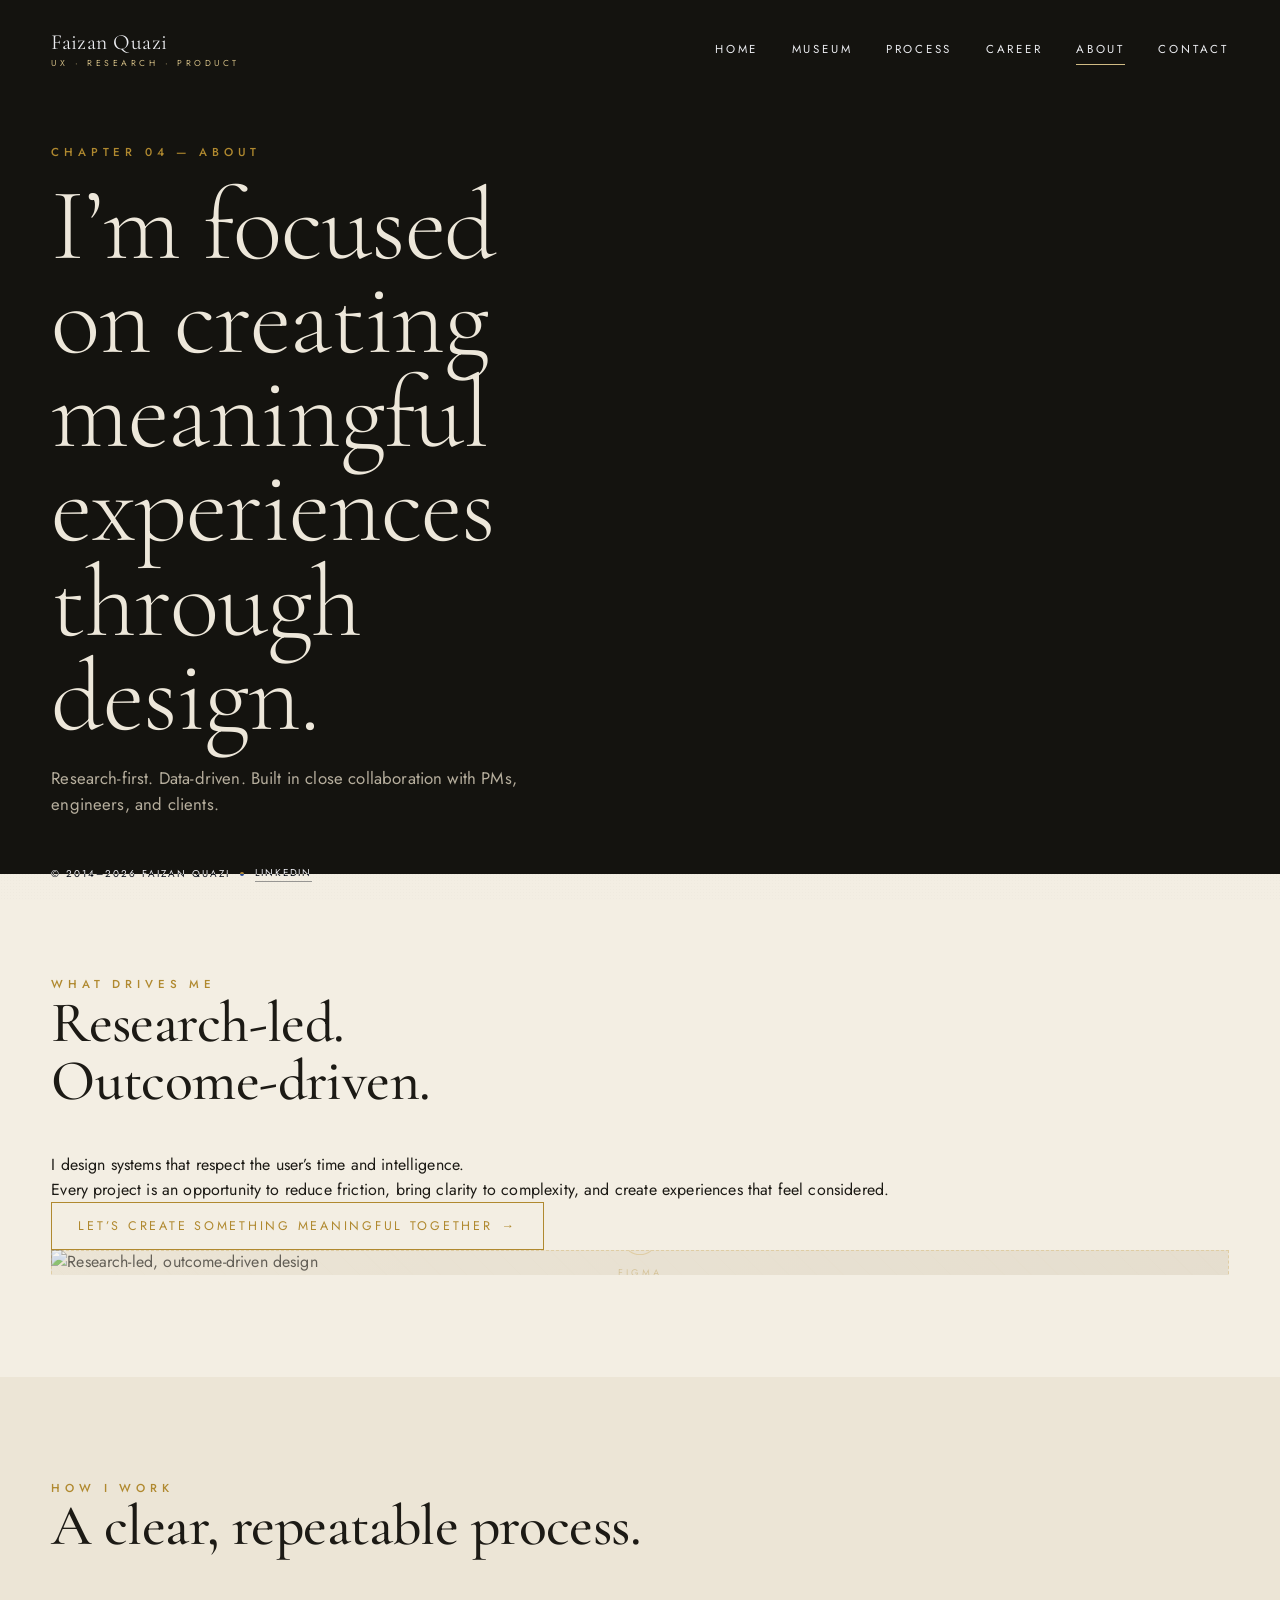
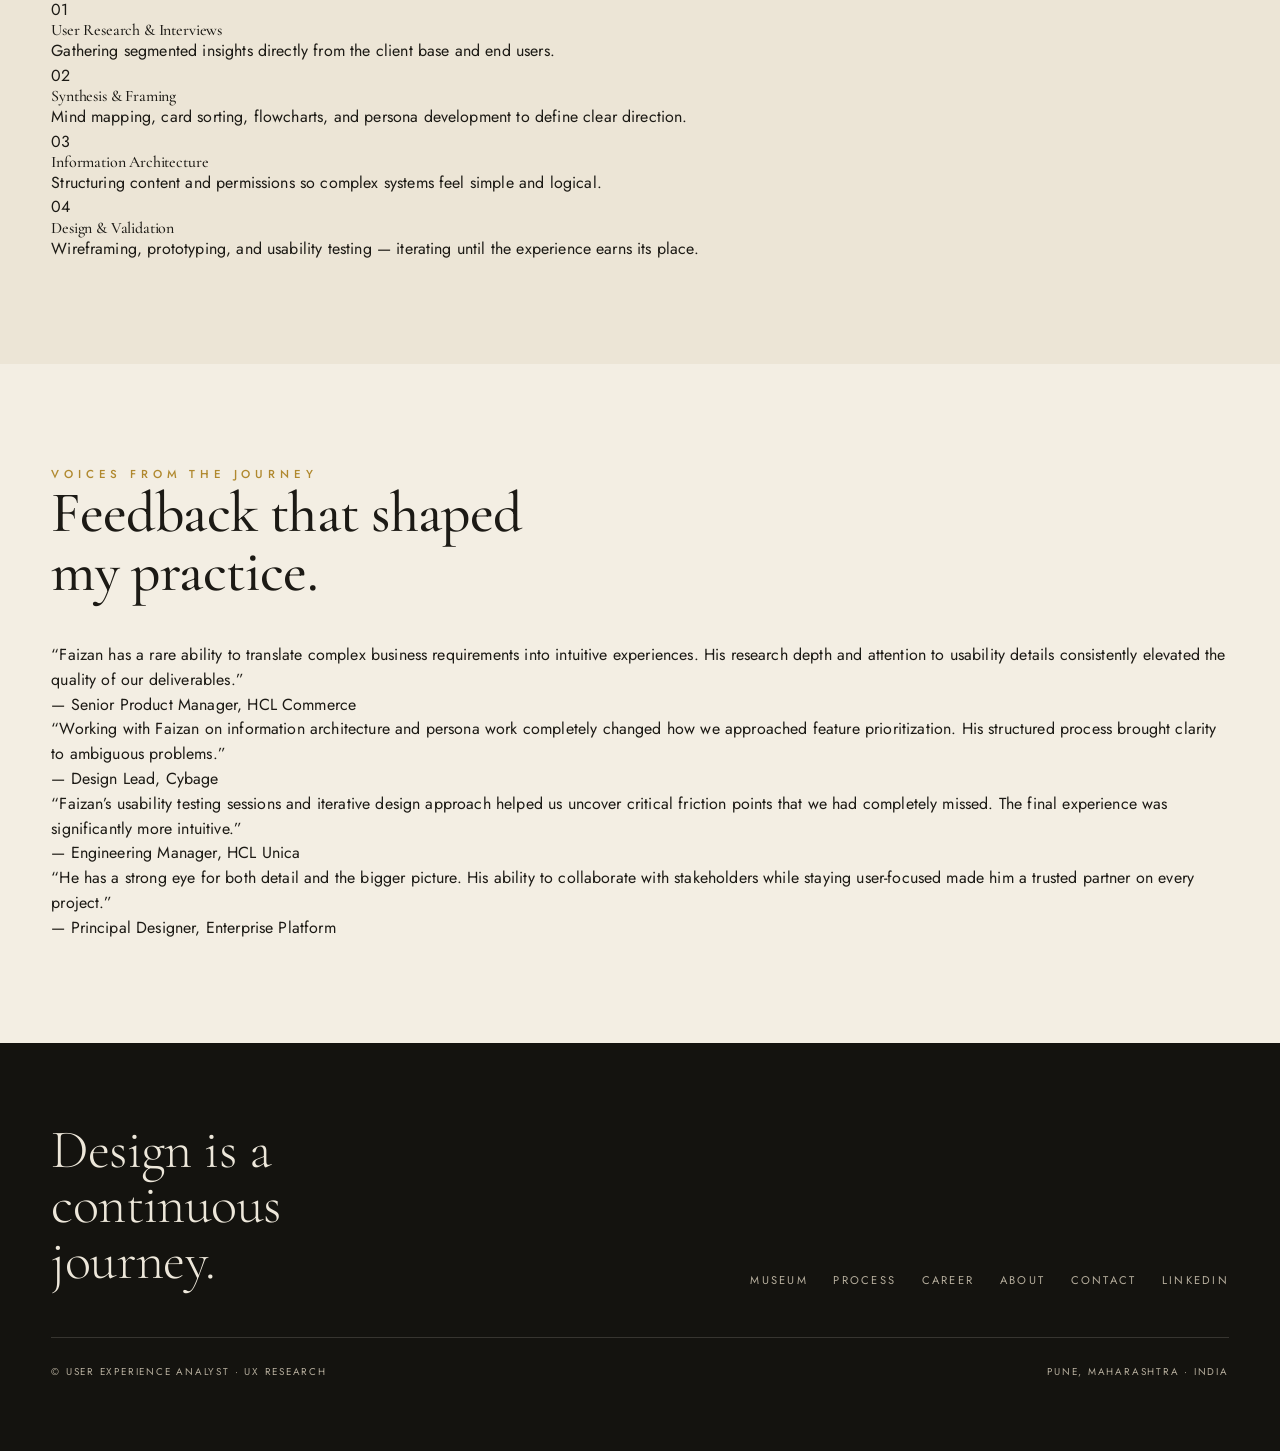
==== about.html @ 1708e1da "Update about.html" ====
<!DOCTYPE html>
<html lang="en">
<head>
    <meta charset="UTF-8">
    <meta name="viewport" content="width=device-width, initial-scale=1.0">
    <title>About — Faizan Quazi</title>
    <meta name="description" content="The philosophy and approach of Faizan Quazi — User Experience Analyst focused on research-led, outcome-driven design.">
    <link rel="preconnect" href="https://fonts.googleapis.com">
    <link rel="preconnect" href="https://fonts.gstatic.com" crossorigin>
    <link href="https://fonts.googleapis.com/css2?family=Cormorant+Garamond:ital,wght@0,300;0,400;0,500;0,600;1,400;1,500&family=Jost:wght@300;400;500&display=swap" rel="stylesheet">
    <link rel="stylesheet" href="styles.css">
</head>
<body>

<header class="nav">
  <a class="nav__brand" href="index.html">Faizan&nbsp;Quazi<small>UX · Research · Product</small></a>
  <button class="nav__burger" aria-label="Menu"><span></span><span></span><span></span></button>
  <nav class="nav__links">
    <a href="index.html">Home</a>
    <a href="work.html">Museum</a>
    <a href="process.html">Process</a>
    <a href="careers.html">Career</a>
    <a href="about.html" class="active">About</a>
    <a href="contact.html">Contact</a>
  </nav>
</header>

<div class="page">

  <!-- HERO -->
  <section class="page-hero page-hero--dark">
    <div class="page-hero__in">
      <div class="hero-content">
        <p class="eyebrow reveal in">CHAPTER 04 — ABOUT</p>
        <h1 class="reveal in" data-d="1">
          I’m focused on creating<br>
          <span class="highlight">meaningful experiences</span><br>
          through design.
        </h1>
        <p class="lede reveal in" data-d="2">
          Research-first. Data-driven. Built in close collaboration with PMs,<br>
          engineers, and clients.
        </p>
      </div>
    </div>
  </section>

<!-- WHAT DRIVES ME — With Image on Right -->
<section class="section">
  <div class="section__head reveal">
    <div>
      <p class="eyebrow">WHAT DRIVES ME</p>
      <h2>Research-led.<br>Outcome-driven.</h2>
    </div>
  </div>
  
  <div class="drive-grid reveal" data-d="1">
    
    <!-- Left Side: Text -->
    <div class="drive-text-side">
      <div class="drive-text">
        <p>I design systems that respect the user’s time and intelligence.</p>
        <p>Every project is an opportunity to reduce friction, bring clarity to complexity, and create experiences that feel considered.</p>
      </div>
      
      <div class="drive-cta">
        <a href="contact.html" class="btn btn--gold">
          Let’s create something meaningful together <span class="arr">→</span>
        </a>
      </div>
    </div>
    
    <!-- Right Side: Image (Placeholder for now) -->
    <div class="drive-image">
      <div class="media">
        <!-- Replace this img src later with your brother's Figma image -->
        <img src="assets/what-drives-me.jpg" alt="Research-led, outcome-driven design">
        
        <!-- Placeholder (remove once you add real image) -->
        <div class="media__ph">
          <span class="ico">▣</span>
          <span class="tag">FIGMA</span>
          <span class="file">assets/what-drives-me.jpg</span>
        </div>
      </div>
    </div>
    
  </div>
</section>

  <!-- HOW I WORK -->
  <section class="section chapter--stone">
    <div class="section__head reveal">
      <div>
        <p class="eyebrow">HOW I WORK</p>
        <h2>A clear, repeatable process.</h2>
      </div>
    </div>

    <div class="process-grid reveal" data-d="1">
      <div class="process-step">
        <span class="num">01</span>
        <h4>User Research &amp; Interviews</h4>
        <p>Gathering segmented insights directly from the client base and end users.</p>
      </div>
      <div class="process-step">
        <span class="num">02</span>
        <h4>Synthesis &amp; Framing</h4>
        <p>Mind mapping, card sorting, flowcharts, and persona development to define clear direction.</p>
      </div>
      <div class="process-step">
        <span class="num">03</span>
        <h4>Information Architecture</h4>
        <p>Structuring content and permissions so complex systems feel simple and logical.</p>
      </div>
      <div class="process-step">
        <span class="num">04</span>
        <h4>Design &amp; Validation</h4>
        <p>Wireframing, prototyping, and usability testing — iterating until the experience earns its place.</p>
      </div>
    </div>
  </section>

  <!-- QUOTE CAROUSEL - Refined & Interactive -->
  <section class="section">
    <div class="section__head reveal">
      <div>
        <p class="eyebrow">VOICES FROM THE JOURNEY</p>
        <h2>Feedback that shaped<br>my practice.</h2>
      </div>
    </div>

    <div class="quote-carousel reveal" data-d="1">
      
      <div class="quote-card">
        <p>“Faizan has a rare ability to translate complex business requirements into intuitive experiences. His research depth and attention to usability details consistently elevated the quality of our deliverables.”</p>
        <div class="quote-src">
          — Senior Product Manager, HCL Commerce
        </div>
      </div>

      <div class="quote-card">
        <p>“Working with Faizan on information architecture and persona work completely changed how we approached feature prioritization. His structured process brought clarity to ambiguous problems.”</p>
        <div class="quote-src">
          — Design Lead, Cybage
        </div>
      </div>

      <div class="quote-card">
        <p>“Faizan’s usability testing sessions and iterative design approach helped us uncover critical friction points that we had completely missed. The final experience was significantly more intuitive.”</p>
        <div class="quote-src">
          — Engineering Manager, HCL Unica
        </div>
      </div>

      <div class="quote-card">
        <p>“He has a strong eye for both detail and the bigger picture. His ability to collaborate with stakeholders while staying user-focused made him a trusted partner on every project.”</p>
        <div class="quote-src">
          — Principal Designer, Enterprise Platform
        </div>
      </div>

    </div>
  </section>

  <footer class="foot">
    <div class="foot__in">
      <h3>Design is a<br>continuous journey.</h3>
      <nav class="foot__nav">
        <a href="work.html">Museum</a>
        <a href="process.html">Process</a>
        <a href="careers.html">Career</a>
        <a href="about.html">About</a>
        <a href="contact.html">Contact</a>
        <a href="https://www.linkedin.com/in/faizanquazi/" target="_blank" rel="noopener">LinkedIn</a>
      </nav>
    </div>
    <div class="foot__legal">
      <span>© User Experience Analyst · UX Research</span>
      <span>Pune, Maharashtra · India</span>
    </div>
  </footer>

</div>

<div class="copyright">
  <span>© 2014–2026 Faizan Quazi</span><span class="dot"></span>
  <a href="https://www.linkedin.com/in/faizanquazi/" target="_blank" rel="noopener">LinkedIn</a>
</div>

<script src="script.js"></script>
</body>
</html>
---- styles.css ----
/* =====================================================================
   FAIZAN QUAZI — UX PORTFOLIO
   Museum-grade editorial · Orca theme
   Palette: warm white · charcoal · gold · silver · ocean blue
   One stylesheet shared across every page.
   ===================================================================== */

/* ----------  DESIGN TOKENS  ---------- */
:root{
  /* surfaces */
  --warm-white:   #F3EEE3;
  --warm-white-2: #ECE5D6;
  --stone:        #DAD2C2;
  --charcoal:     #14130F;
  --charcoal-2:   #211E18;
  --ink:          #1C1A15;

  /* accents */
  --gold:         #B0892F;
  --gold-soft:    #C9A24A;
  --gold-pale:    #E4CE93;
  --silver:       #B7BBC0;
  --silver-soft:  #CBCED2;
  --ocean:        #6E97A8;
  --ocean-deep:   #3F6675;
  --ocean-pale:   #AFC9D2;

  /* text */
  --text:         #1C1A15;
  --text-soft:    #5A554A;
  --text-faint:   #8A8478;
  --on-dark:      #EDE7DA;
  --on-dark-soft: #B6AE9D;

  /* type */
  --display: "Cormorant Garamond", Georgia, serif;
  --ui:      "Jost", "Helvetica Neue", Arial, sans-serif;

  /* metrics */
  --gut: clamp(1.25rem, 4vw, 4rem);
  --maxw: 1500px;
  --ease: cubic-bezier(.7,0,.2,1);
  --line: rgba(20,19,15,.14);
  --line-d: rgba(237,231,218,.16);
}

/* ----------  RESET  ---------- */
*,*::before,*::after{ box-sizing:border-box; margin:0; padding:0; }
html{ -webkit-text-size-adjust:100%; scroll-behavior:smooth; }
body{
  font-family:var(--ui);
  background:var(--warm-white);
  color:var(--text);
  line-height:1.55;
  letter-spacing:.01em;
  -webkit-font-smoothing:antialiased;
  text-rendering:optimizeLegibility;
  overflow-x:hidden;
}
img,video{ display:block; max-width:100%; }
a{ color:inherit; text-decoration:none; }
button{ font:inherit; color:inherit; cursor:pointer; background:none; border:none; }
ul{ list-style:none; }

h1,h2,h3,h4{ font-family:var(--display); font-weight:500; line-height:1.02; letter-spacing:-.01em; }

/* paper grain atmosphere */
body::before{
  content:""; position:fixed; inset:0; z-index:0; pointer-events:none;
  background-image:radial-gradient(rgba(20,19,15,.025) 1px, transparent 1px);
  background-size:3px 3px; opacity:.6;
}

/* ----------  SHARED ATOMS  ---------- */
.eyebrow{
  font-size:.72rem; letter-spacing:.42em; text-transform:uppercase;
  color:var(--gold); font-weight:500;
}
.eyebrow--ocean{ color:var(--ocean-deep); }
.rule{ height:1px; background:var(--line); border:0; }
.gold-line{ height:1px; width:64px; background:linear-gradient(90deg,var(--gold),transparent); }

.btn{
  display:inline-flex; align-items:center; gap:.7em;
  font-family:var(--ui); font-size:.78rem; letter-spacing:.22em; text-transform:uppercase;
  padding:1.05em 2.1em; border:1px solid var(--charcoal);
  position:relative; overflow:hidden; transition:color .5s var(--ease);
  z-index:0;
}
.btn::after{
  content:""; position:absolute; inset:0; z-index:-1; background:var(--charcoal);
  transform:translateY(101%); transition:transform .5s var(--ease);
}
.btn:hover{ color:var(--warm-white); }
.btn:hover::after{ transform:translateY(0); }
.btn--gold{ border-color:var(--gold); color:var(--gold); }
.btn--gold::after{ background:var(--gold); }
.btn--gold:hover{ color:var(--charcoal); }
.btn--light{ border-color:var(--on-dark); color:var(--on-dark); }
.btn--light::after{ background:var(--on-dark); }
.btn--light:hover{ color:var(--charcoal); }
.btn .arr{ transition:transform .4s var(--ease); }
.btn:hover .arr{ transform:translateX(4px); }

/* ----------  MEDIA PLACEHOLDER SYSTEM  ----------
   Drop a real file into /assets with the name shown in the box.
   No code edits needed — the image/video simply appears.            */
.media{ position:relative; overflow:hidden; background:var(--warm-white-2); }
.media img,.media video{ width:100%; height:100%; object-fit:cover; }
.media__ph{
  position:absolute; inset:0; display:flex; flex-direction:column;
  align-items:center; justify-content:center; gap:.7rem; text-align:center;
  padding:1.2rem; background:
     linear-gradient(135deg, var(--warm-white-2), var(--stone));
  border:1px dashed var(--gold-soft); color:var(--text-soft);
}
.media__ph::before{
  content:""; position:absolute; inset:0; opacity:.5;
  background:repeating-linear-gradient(45deg,transparent 0 18px,rgba(176,137,47,.06) 18px 19px);
}
.media__ph .tag{
  font-size:.6rem; letter-spacing:.32em; text-transform:uppercase; color:var(--gold);
}
.media__ph .file{
  font-family:var(--ui); font-size:.78rem; letter-spacing:.05em; color:var(--text-soft);
  word-break:break-all; max-width:90%;
}
.media__ph .ico{
  width:30px; height:30px; border:1.5px solid var(--gold-soft); border-radius:50%;
  display:grid; place-items:center; color:var(--gold); font-size:.85rem;
}
/* hide placeholder once the real media loads */
.media.is-loaded .media__ph{ display:none; }
/* dark contexts */
.media--dark .media__ph{ background:linear-gradient(135deg,#23211b,#16140f); color:var(--on-dark-soft); }

/* ====================================================================
   COPYRIGHT BADGE  — fixed corner on every page
   ==================================================================== */
.copyright{
  position:fixed; left:var(--gut); bottom:1.1rem; z-index:120;
  display:flex; align-items:center; gap:.65rem; mix-blend-mode:difference;
  font-size:.62rem; letter-spacing:.2em; text-transform:uppercase; color:#fff;
}
.copyright a{ border-bottom:1px solid rgba(255,255,255,.4); padding-bottom:1px; }
.copyright a:hover{ color:var(--gold-pale); }
.copyright .dot{ width:4px; height:4px; border-radius:50%; background:var(--gold-soft); }

/* ====================================================================
   NAVIGATION  — shared across pages
   ==================================================================== */
.nav{
  position:fixed; top:0; left:0; right:0; z-index:110;
  display:flex; align-items:center; justify-content:space-between;
  padding:1.25rem var(--gut); mix-blend-mode:difference; color:#fff;
}
.nav__brand{ font-family:var(--display); font-size:1.35rem; letter-spacing:.02em; line-height:1; }
.nav__brand small{ display:block; font-family:var(--ui); font-size:.54rem; letter-spacing:.4em;
  text-transform:uppercase; color:var(--gold-pale); margin-top:.35rem; }
.nav__links{ display:flex; gap:2.1rem; align-items:center; }
.nav__links a{ font-size:.72rem; letter-spacing:.24em; text-transform:uppercase; position:relative; }
.nav__links a::after{ content:""; position:absolute; left:0; bottom:-6px; width:0; height:1px;
  background:var(--gold-pale); transition:width .4s var(--ease); }
.nav__links a:hover::after,.nav__links a.active::after{ width:100%; }
.nav__burger{ display:none; flex-direction:column; gap:5px; width:26px; }
.nav__burger span{ height:1.5px; background:#fff; transition:.4s var(--ease); }

/* ====================================================================
   HORIZONTAL CHAPTER PAGER  (index)
   ==================================================================== */
.pager{ position:fixed; inset:0; overflow:hidden; z-index:1; }
.pager__track{
  display:flex; height:100%; will-change:transform;
  transition:transform 1s var(--ease);
}
.chapter{
  flex:0 0 100vw; width:100vw; height:100vh; height:100dvh;
  position:relative; overflow:hidden;
}
.chapter__inner{
  position:relative; z-index:2; height:100%;
  display:flex; flex-direction:column; justify-content:center;
  padding:7rem var(--gut) 5rem; max-width:var(--maxw); margin:0 auto;
}

/* chapter index marker (top-right of each panel) */
.chapter__no{
  position:absolute; top:6.5rem; right:var(--gut); z-index:3;
  font-family:var(--display); font-size:clamp(3rem,9vw,7rem); line-height:.8;
  color:transparent; -webkit-text-stroke:1px var(--gold-soft); opacity:.5;
}
.chapter--dark .chapter__no{ -webkit-text-stroke-color:rgba(228,206,147,.45); }

/* ---- Chapter 1 : Intro / video bg ---- */
.hero{ background:var(--charcoal); color:var(--on-dark); }
.hero .media{ position:absolute; inset:0; z-index:0; }
.hero .media::after{ content:""; position:absolute; inset:0;
  background:linear-gradient(180deg,rgba(10,12,14,.55),rgba(10,12,14,.78)); }
.hero .chapter__inner{justify-content:center; padding-top:8rem; padding-bottom:6rem;}
.hero h1{ font-size:clamp(3rem,11vw,9.5rem); font-weight:300; color:var(--on-dark);
  letter-spacing:-.02em; }
.hero h1 em{ font-style:italic; color:var(--gold-pale); }
.hero .role{ font-size:.82rem; letter-spacing:.4em; text-transform:uppercase;
  color:var(--ocean-pale); margin:1.4rem 0 .4rem; }
.hero .lede{ max-width:46ch; color:var(--on-dark-soft); font-size:1.05rem; margin-top:1.2rem; }
.hero .hero__meta{ display:flex; gap:2.4rem; margin-top:2.4rem; flex-wrap:wrap; }
.hero .hero__meta div span{ display:block; }
.hero .hero__meta .k{ font-size:.62rem; letter-spacing:.3em; text-transform:uppercase; color:var(--gold-soft); }
.hero .hero__meta .v{ font-family:var(--display); font-size:1.3rem; }

/* ---- generic light chapter ---- */
.chapter--light{ background:var(--warm-white); color:var(--text); }
.chapter--stone{ background:var(--warm-white-2); }
.chapter--dark{ background:var(--charcoal); color:var(--on-dark); }
.chapter--ocean{ background:linear-gradient(160deg,#dfe9ec,#cdddE2 70%,#bcd2d8); }

.chapter h2{ font-size:clamp(2.4rem,6vw,4.6rem); }
.chapter .lede{ max-width:52ch; color:var(--text-soft); font-size:1.05rem; }
.chapter--dark .lede{ color:var(--on-dark-soft); }

/* projects chapter */
.proj-grid{ display:grid; grid-template-columns:repeat(3,1fr); gap:1.4rem; margin-top:2.6rem; }
.proj-card{ position:relative; cursor:pointer; }
.proj-card .media{ aspect-ratio:4/5; border:1px solid var(--line); }
.proj-card h3{ font-size:1.5rem; margin-top:1rem; }
.proj-card .meta{ font-size:.66rem; letter-spacing:.26em; text-transform:uppercase; color:var(--gold); }
.proj-card .media::after{ content:""; position:absolute; inset:0; background:rgba(20,19,15,0);
  transition:background .5s var(--ease); }
.proj-card:hover .media::after{ background:rgba(20,19,15,.12); }

/* mini timeline (index careers chapter) */
.mini-tl{ display:grid; grid-template-columns:repeat(5,1fr); gap:0; margin-top:3rem;
  border-top:1px solid var(--line-d); }
.chapter--dark .mini-tl .mtl{ border-right:1px solid var(--line-d); }
.mtl{ padding:1.6rem 1.2rem 0; }
.mtl .yr{ font-family:var(--display); font-size:1.7rem; color:var(--gold-pale); }
.mtl .co{ font-size:.95rem; margin-top:.5rem; color:var(--on-dark); }
.mtl .ro{ font-size:.7rem; letter-spacing:.16em; text-transform:uppercase; color:var(--on-dark-soft); margin-top:.3rem; }

/* about chapter quote */
.bigquote{ font-family:var(--display); font-size:clamp(1.8rem,4.2vw,3.4rem);
  font-style:italic; line-height:1.18; max-width:20ch; }
.bigquote .src{ display:block; font-family:var(--ui); font-style:normal; font-size:.7rem;
  letter-spacing:.26em; text-transform:uppercase; color:var(--gold); margin-top:1.6rem; }

/* contact chapter */
.contact-flex{ display:grid; grid-template-columns:1.1fr .9fr; gap:4rem; margin-top:2.4rem; align-items:end; }
.contact-list li{ padding:1rem 0; border-bottom:1px solid var(--line-d); display:flex;
  justify-content:space-between; gap:1rem; align-items:baseline; }
.contact-list .k{ font-size:.64rem; letter-spacing:.28em; text-transform:uppercase; color:var(--gold-soft); }
.contact-list .v{ font-family:var(--display); font-size:1.25rem; }

/* ----------  PAGER UI : dots + progress + hint  ---------- */
.pager-dots{ position:fixed; right:1.3rem; top:50%; transform:translateY(-50%);
  z-index:115; display:flex; flex-direction:column; gap:1rem; mix-blend-mode:difference; }
.pager-dots button{ width:9px; height:9px; border:1px solid #fff; border-radius:50%;
  transition:.4s var(--ease); }
.pager-dots button.active{ background:#fff; transform:scale(1.25); }
.pager-progress{ position:fixed; left:0; top:0; height:2px; width:0; background:var(--gold);
  z-index:130; transition:width .9s var(--ease); }
.swipe-hint{ position:fixed; bottom:1.2rem; right:var(--gut); z-index:115;
  display:flex; align-items:center; gap:.7rem; mix-blend-mode:difference; color:#fff;
  font-size:.6rem; letter-spacing:.28em; text-transform:uppercase; }
.swipe-hint .ln{ width:46px; height:1px; background:#fff; position:relative; overflow:hidden; }
.swipe-hint .ln::after{ content:""; position:absolute; inset:0; width:40%;
  background:var(--gold-pale); animation:swipe 2.4s var(--ease) infinite; }
@keyframes swipe{ 0%{transform:translateX(-120%)} 60%,100%{transform:translateX(280%)} }

/* ====================================================================
   STANDARD (vertical) PAGE SHELL  — work / careers / about / contact / process
   ==================================================================== */
.page{ position:relative; z-index:1; }
.page-hero{ min-height:64vh; display:flex; flex-direction:column; justify-content:flex-end;
  padding:9rem var(--gut) 3.5rem; background:var(--charcoal); color:var(--on-dark);
  position:relative; overflow:hidden; }
.page-hero .media{ position:absolute; inset:0; z-index:0; }
.page-hero .media::after{ content:""; position:absolute; inset:0;
  background:linear-gradient(180deg,rgba(10,12,14,.5),rgba(10,12,14,.82)); }
.page-hero__in{ position:relative; z-index:2; max-width:var(--maxw); margin:0 auto; width:100%; }
.page-hero h1{ font-size:clamp(2.8rem,8vw,7rem); font-weight:300; color:var(--on-dark); margin-top:1rem; }
.page-hero h1 em{ font-style:italic; color:var(--gold-pale); }
.page-hero .lede{ max-width:54ch; color:var(--on-dark-soft); margin-top:1.4rem; font-size:1.05rem; }

.section{ max-width:var(--maxw); margin:0 auto; padding:clamp(3.5rem,8vw,7rem) var(--gut); }
.section__head{ display:flex; align-items:flex-end; justify-content:space-between;
  gap:2rem; flex-wrap:wrap; margin-bottom:2.6rem; }
.section__head h2{ font-size:clamp(2rem,5vw,3.6rem); }

/* ----------  WORK MUSEUM  ---------- */
.museum-intro{ display:grid; grid-template-columns:1fr 1fr; gap:3rem; align-items:center; }
.gallery{ position:relative; }
.gallery__head{ display:flex; align-items:baseline; gap:1.4rem; margin-bottom:1.4rem;
  padding-top:2.4rem; border-top:1px solid var(--line); }
.gallery__head .no{ font-family:var(--display); font-size:1.6rem; color:var(--gold); }
.gallery__head h3{ font-size:clamp(1.6rem,3.6vw,2.6rem); }
.gallery__head .tag{ margin-left:auto; font-size:.64rem; letter-spacing:.24em;
  text-transform:uppercase; color:var(--ocean-deep); }
.gallery__lede{ color:var(--text-soft); max-width:62ch; margin-bottom:1.6rem; }
/* horizontal scrolling strip of screenshots */
.strip{ display:flex; gap:1.2rem; overflow-x:auto; padding-bottom:1.4rem;
  scroll-snap-type:x mandatory; -webkit-overflow-scrolling:touch; }
.strip::-webkit-scrollbar{ height:4px; }
.strip::-webkit-scrollbar-thumb{ background:var(--gold-soft); }
.strip::-webkit-scrollbar-track{ background:var(--stone); }
.plate{ flex:0 0 min(78vw,520px); scroll-snap-align:start; }
.plate .media{ aspect-ratio:16/10; border:1px solid var(--line);
  box-shadow:0 30px 50px -38px rgba(20,19,15,.5); }
.plate__cap{ display:flex; justify-content:space-between; gap:1rem; margin-top:.9rem;
  padding-top:.7rem; border-top:1px solid var(--line); }
.plate__cap .t{ font-family:var(--display); font-size:1.2rem; }
.plate__cap .n{ font-size:.62rem; letter-spacing:.24em; text-transform:uppercase; color:var(--gold); }
.plate__cap .desc{ font-size:.82rem; color:var(--text-soft); margin-top:.25rem; max-width:40ch; }

/* ----------  CAREERS TIMELINE (horizontal)  ---------- */
.timeline-wrap{ overflow-x:auto; padding-bottom:2rem; scroll-snap-type:x proximity; }
.timeline{ display:flex; min-width:min-content; border-top:1px solid var(--line);
  margin-top:1rem; }
.tnode{ flex:0 0 clamp(280px,30vw,420px); padding:2.4rem 2.2rem 0; position:relative;
  border-right:1px solid var(--line); scroll-snap-align:start; }
.tnode::before{ content:""; position:absolute; top:-5px; left:2.2rem; width:9px; height:9px;
  border-radius:50%; background:var(--gold); }
.tnode .yr{ font-family:var(--display); font-size:2.1rem; color:var(--gold); }
.tnode .dur{ font-size:.6rem; letter-spacing:.24em; text-transform:uppercase; color:var(--ocean-deep); margin:.3rem 0 1.1rem; }
.tnode h3{ font-size:1.4rem; }
.tnode .co{ font-size:.7rem; letter-spacing:.2em; text-transform:uppercase; color:var(--text-faint); margin-top:.4rem; }
.tnode p{ font-size:.92rem; color:var(--text-soft); margin-top:1rem; }
.tnode ul.dots{ margin-top:1rem; }
.tnode ul.dots li{ font-size:.85rem; color:var(--text-soft); padding-left:1rem; position:relative; margin-bottom:.4rem; }
.tnode ul.dots li::before{ content:""; position:absolute; left:0; top:.6em; width:5px; height:1px; background:var(--gold); }

/* ----------  ABOUT  ---------- */
.about-grid{ display:grid; grid-template-columns:1fr 1fr; gap:clamp(2rem,5vw,5rem); align-items:start; }
.portrait .media{ aspect-ratio:3/4; border:1px solid var(--line);
  box-shadow:0 40px 70px -50px rgba(20,19,15,.55); }
.value-row{ display:grid; grid-template-columns:repeat(3,1fr); gap:1.6rem; margin-top:1rem; }
.value{ padding-top:1.4rem; border-top:1px solid var(--line); }
.value .n{ font-family:var(--display); font-size:1.6rem; color:var(--gold); }
.value h4{ font-family:var(--ui); font-size:.78rem; letter-spacing:.18em; text-transform:uppercase; margin:.7rem 0 .5rem; }
.value p{ font-size:.88rem; color:var(--text-soft); }

.quotes{ display:grid; grid-template-columns:repeat(2,1fr); gap:1.4rem; }
.qcard{ padding:2.2rem; background:var(--warm-white-2); border:1px solid var(--line);
  position:relative; }
.qcard::before{ content:"“"; font-family:var(--display); font-size:4rem; color:var(--gold-soft);
  position:absolute; top:.4rem; left:1.2rem; line-height:1; opacity:.6; }
.qcard p{ font-family:var(--display); font-size:1.3rem; font-style:italic; line-height:1.3; padding-top:1.6rem; }
.qcard .src{ font-size:.62rem; letter-spacing:.24em; text-transform:uppercase; color:var(--gold);
  margin-top:1.2rem; display:block; }

/* expertise grid (icon placeholders) */
.skills{ display:grid; grid-template-columns:repeat(auto-fill,minmax(160px,1fr)); gap:1px;
  background:var(--line); border:1px solid var(--line); }
.skill{ background:var(--warm-white); padding:1.8rem 1.4rem; transition:background .4s var(--ease); }
.skill:hover{ background:var(--warm-white-2); }
.skill .ico{ width:42px; height:42px; border-radius:50%; border:1px solid var(--gold-soft);
  display:grid; place-items:center; margin-bottom:1rem; overflow:hidden; }
.skill .ico .media{ width:100%; height:100%; border-radius:50%; }
.skill .ico .media__ph{ border:none; background:var(--warm-white-2); }
.skill .ico .media__ph .file{ font-size:.5rem; }
.skill .ico .media__ph .tag,.skill .ico .media__ph .ico{ display:none; }
.skill h4{ font-family:var(--ui); font-size:.82rem; letter-spacing:.1em; }
.skill .lvl{ font-size:.6rem; letter-spacing:.2em; text-transform:uppercase; color:var(--gold); margin-top:.3rem; }

/* ----------  CONTACT  ---------- */
.contact-grid{ display:grid; grid-template-columns:1fr 1fr; gap:clamp(2rem,6vw,5rem); }
.form{ display:grid; gap:1.6rem; }
.field{ position:relative; }
.field label{ font-size:.62rem; letter-spacing:.26em; text-transform:uppercase; color:var(--gold);
  display:block; margin-bottom:.6rem; }
.field input,.field textarea{ width:100%; background:transparent; border:none;
  border-bottom:1px solid var(--line); padding:.7rem 0; font-family:var(--ui); font-size:1rem;
  color:var(--text); transition:border-color .4s var(--ease); }
.field textarea{ resize:vertical; min-height:120px; }
.field input:focus,.field textarea:focus{ outline:none; border-color:var(--gold); }
.contact-side .map .media{ aspect-ratio:4/3; border:1px solid var(--line); }
.contact-side .loc{ display:flex; align-items:baseline; gap:.8rem; margin-top:1.4rem; }
.contact-side .loc .pin{ color:var(--gold); }

/* ----------  PAGE FOOTER  ---------- */
.foot{ background:var(--charcoal); color:var(--on-dark); padding:4rem var(--gut) 4.5rem; }
.foot__in{ max-width:var(--maxw); margin:0 auto; display:flex; justify-content:space-between;
  gap:2rem; flex-wrap:wrap; align-items:flex-end; }
.foot h3{ font-size:clamp(2rem,5vw,3.4rem); font-weight:300; max-width:16ch; }
.foot h3 em{ font-style:italic; color:var(--gold-pale); }
.foot__nav{ display:flex; gap:1.6rem; flex-wrap:wrap; }
.foot__nav a{ font-size:.7rem; letter-spacing:.2em; text-transform:uppercase; color:var(--on-dark-soft); }
.foot__nav a:hover{ color:var(--gold-pale); }
.foot__legal{ margin-top:3rem; padding-top:1.6rem; border-top:1px solid var(--line-d);
  display:flex; justify-content:space-between; gap:1rem; flex-wrap:wrap;
  font-size:.62rem; letter-spacing:.18em; text-transform:uppercase; color:var(--on-dark-soft); }

/* ----------  REVEAL ANIMATIONS  ---------- */
.reveal{ opacity:0; transform:translateY(26px); transition:opacity 1s var(--ease), transform 1s var(--ease); }
.reveal.in{ opacity:1; transform:none; }
.reveal[data-d="1"]{ transition-delay:.08s }
.reveal[data-d="2"]{ transition-delay:.16s }
.reveal[data-d="3"]{ transition-delay:.24s }
.reveal[data-d="4"]{ transition-delay:.32s }
.reveal[data-d="5"]{ transition-delay:.40s }

/* ====================================================================
   RESPONSIVE
   ==================================================================== */
@media (max-width:1024px){
  .proj-grid{ grid-template-columns:1fr 1fr; }
  .museum-intro,.about-grid,.contact-grid,.contact-flex{ grid-template-columns:1fr; }
  .quotes{ grid-template-columns:1fr; }
  .mini-tl{ grid-template-columns:repeat(2,1fr); }
}
@media (max-width:760px){
  .nav__links{ position:fixed; inset:0; flex-direction:column; justify-content:center;
    background:var(--charcoal); mix-blend-mode:normal; transform:translateX(100%);
    transition:transform .6s var(--ease); gap:2rem; }
  .nav__links a{ color:var(--on-dark); font-size:1rem; }
  .nav.open .nav__links{ transform:translateX(0); }
  .nav__burger{ display:flex; z-index:2; }
  .nav.open .nav__burger span:nth-child(1){ transform:translateY(6.5px) rotate(45deg); }
  .nav.open .nav__burger span:nth-child(2){ opacity:0; }
  .nav.open .nav__burger span:nth-child(3){ transform:translateY(-6.5px) rotate(-45deg); }

  /* chapters scroll inside on mobile so content always fits one screen */
  .chapter__inner{ overflow-y:auto; padding:6rem 1.4rem 5.5rem; justify-content:flex-start;
    gap:1rem; }
  .hero .chapter__inner{ justify-content:flex-end; }
  .proj-grid{ grid-template-columns:1fr; }
  .proj-card .media{ aspect-ratio:16/10; }
  .mini-tl{ grid-template-columns:1fr; }
  .mtl{ border-bottom:1px solid var(--line-d); padding:1.2rem 0; }
  .value-row{ grid-template-columns:1fr; }
  .pager-dots{ right:.7rem; }
  .swipe-hint{ display:none; }
  .chapter__no{ top:5rem; }
  .plate{ flex-basis:84vw; }
  .tnode{ flex-basis:80vw; }
}
@media (prefers-reduced-motion:reduce){
  *{ animation:none !important; transition:none !important; }
  .reveal{ opacity:1; transform:none; }
}
/* ==========================================================
   PHASE 1 — PROFESSIONAL POLISH PATCH
   Faizan Quazi Portfolio
   ========================================================== */


/* ----------------------------------------------------------
   1. NAVIGATION BREATHING ROOM
   ---------------------------------------------------------- */

.nav{
    padding:2rem var(--gut);
}


/* ----------------------------------------------------------
   2. GLOBAL CHAPTER SPACING
   Prevent content colliding with navbar
   ---------------------------------------------------------- */

.chapter__inner{
    padding-top:9rem;
    padding-bottom:5rem;
}


/* ----------------------------------------------------------
   3. HERO REBALANCE
   Better visual hierarchy
   ---------------------------------------------------------- */

.hero .chapter__inner{
    justify-content:center;
    padding-top:8rem;
    padding-bottom:6rem;
}

.hero h1{
    max-width:12ch;
    line-height:.92;
}


/* ----------------------------------------------------------
   4. CINEMATIC ORCA MOTION
   Subtle luxury movement
   ---------------------------------------------------------- */

.hero video,
.hero img{
    transform:scale(1.03);
    animation:orcaDrift 24s ease-in-out infinite;
}

@keyframes orcaDrift{

    0%{
        transform:scale(1.03) translateX(0px);
    }

    50%{
        transform:scale(1.06) translateX(-10px);
    }

    100%{
        transform:scale(1.03) translateX(0px);
    }
}


/* ----------------------------------------------------------
   5. CHAPTER TITLES
   More Rajesh Dhagare style proportions
   ---------------------------------------------------------- */

.chapter h2{
    font-size:clamp(2rem,5vw,4rem);
    line-height:.95;
    max-width:10ch;
}

.page-hero h1{
    max-width:10ch;
    line-height:.92;
}


/* ----------------------------------------------------------
   6. PROJECT SECTION FIX
   Prevent chapter 2 overflow
   ---------------------------------------------------------- */

.proj-grid{
    margin-top:1.8rem;
    gap:1.2rem;
}

.proj-card h3{
    font-size:1.35rem;
}

.proj-card .media{
    aspect-ratio:4/4.8;
}


/* ----------------------------------------------------------
   7. CAREER SECTION BREATHING
   ---------------------------------------------------------- */

.mini-tl{
    margin-top:2rem;
}

.mtl{
    padding:1.4rem 1rem 0;
}


/* ----------------------------------------------------------
   8. CONTACT CHAPTER FIT
   ---------------------------------------------------------- */

.contact-flex{
    gap:2rem;
}


/* ----------------------------------------------------------
   9. PLACEHOLDER CLEANUP
   Makes unfinished assets look intentional
   ---------------------------------------------------------- */

.media__ph{
    opacity:.35;
    transition:.4s ease;
}

.media__ph .file{
    font-size:.68rem;
    opacity:.65;
}

.media:hover .media__ph{
    opacity:.5;
}


/* ----------------------------------------------------------
   10. WORK MUSEUM
   More premium exhibition feel
   ---------------------------------------------------------- */

.gallery__head{
    padding-top:3rem;
}

.gallery__head h3{
    font-size:clamp(2rem,4vw,3rem);
}

.gallery__lede{
    max-width:58ch;
}

.plate .media{
    border-radius:4px;
}


/* ----------------------------------------------------------
   11. ABOUT PAGE IMPROVEMENTS
   ---------------------------------------------------------- */

.about-grid{
    align-items:center;
}

.portrait .media{
    box-shadow:
    0 30px 80px rgba(0,0,0,.08);
}

.qcard{
    min-height:260px;
}


/* ----------------------------------------------------------
   12. FOOTER REFINEMENT
   ---------------------------------------------------------- */

.foot{
    padding-top:5rem;
}

.foot h3{
    max-width:12ch;
}


/* ----------------------------------------------------------
   13. MOBILE FIXES
   Critical
   ---------------------------------------------------------- */

@media (max-width:1024px){

    .chapter__inner{
        padding-top:8rem;
    }

    .proj-grid{
        grid-template-columns:1fr 1fr;
    }

}

@media (max-width:760px){

    .nav{
        padding:1.5rem 1.2rem;
    }

    .chapter__inner{
        padding-top:7.5rem;
        padding-bottom:6rem;
        overflow-y:auto;
        justify-content:flex-start;
    }

    .hero .chapter__inner{
        justify-content:center;
    }

    .chapter h2{
        max-width:100%;
        font-size:clamp(2rem,9vw,3rem);
    }

    .hero h1{
        font-size:clamp(3rem,14vw,5rem);
    }

    .proj-grid{
        grid-template-columns:1fr;
    }

    .proj-card .media{
        aspect-ratio:16/10;
    }

    .contact-flex{
        grid-template-columns:1fr;
    }

    .chapter__no{
        top:6rem;
        right:1rem;
        font-size:clamp(3rem,18vw,5rem);
    }

}

@media (prefers-reduced-motion:reduce){

    .hero video,
    .hero img{
        animation:none;
    }

}
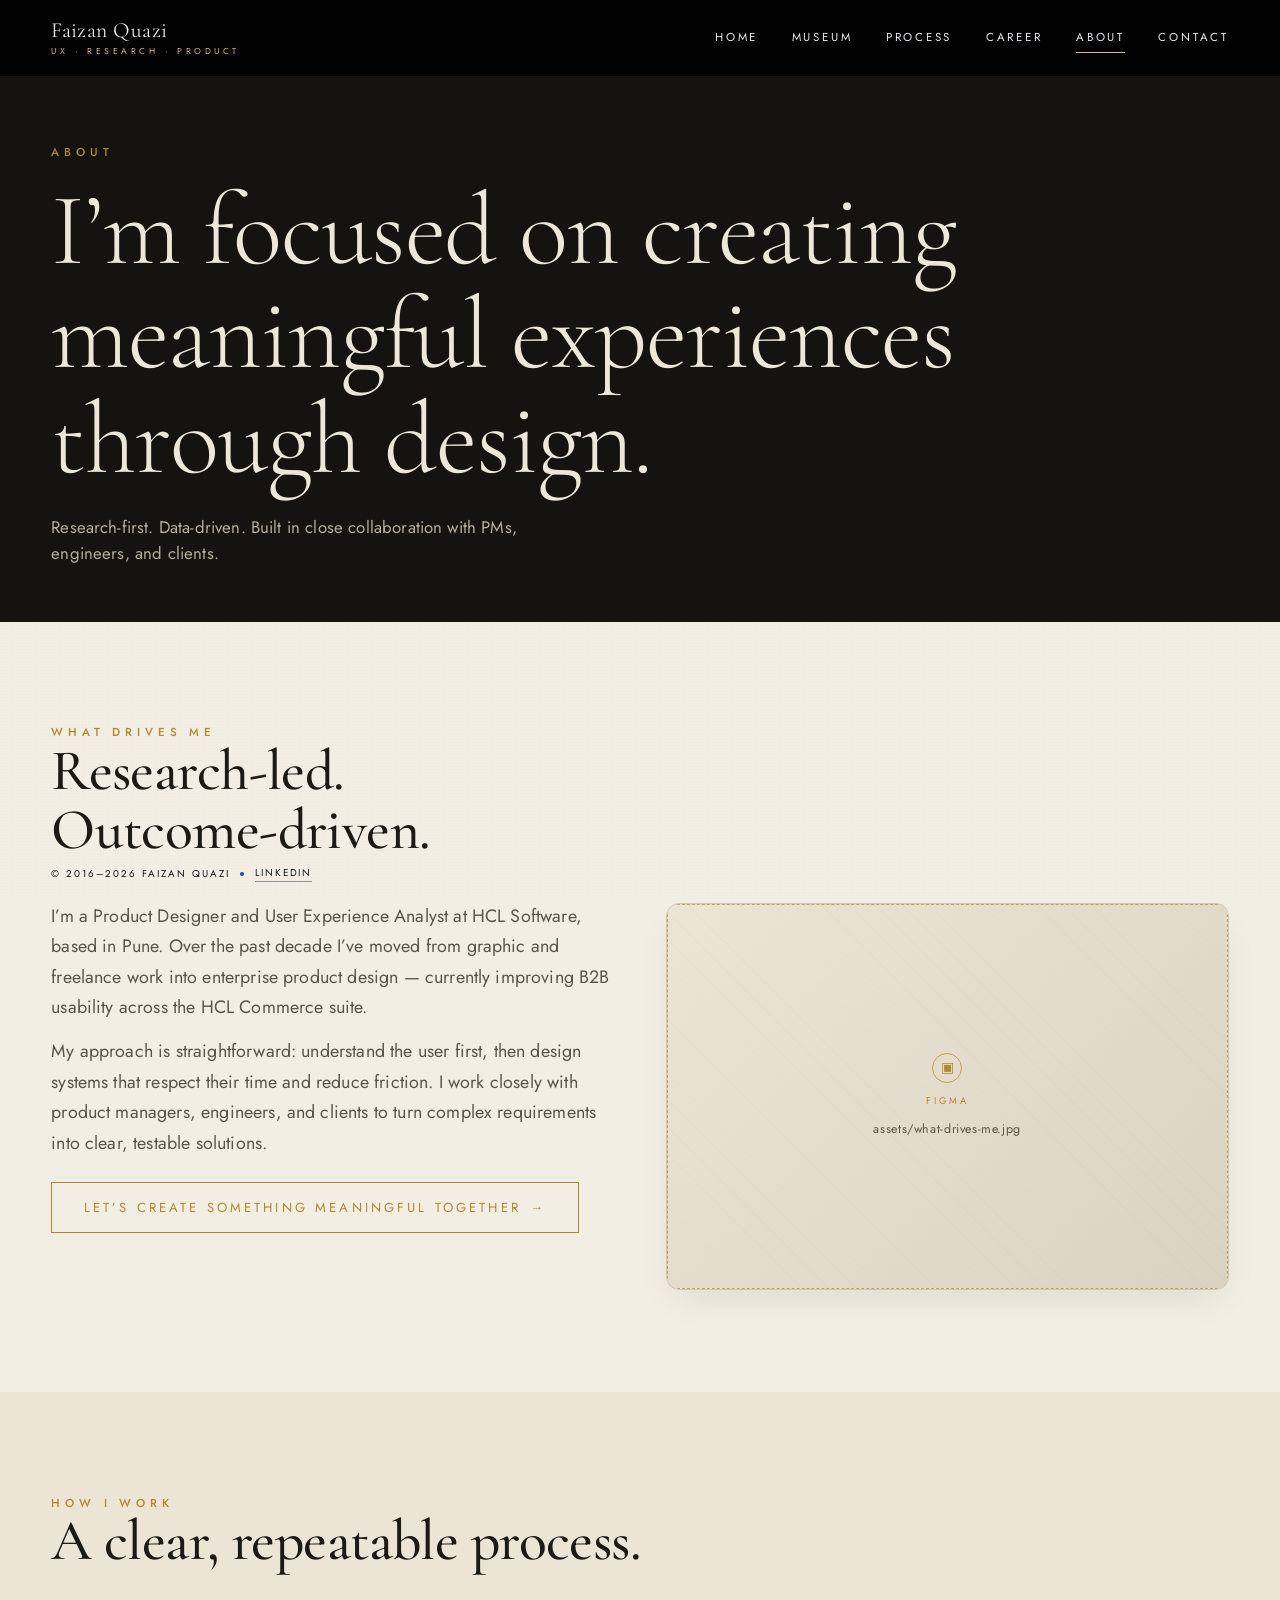
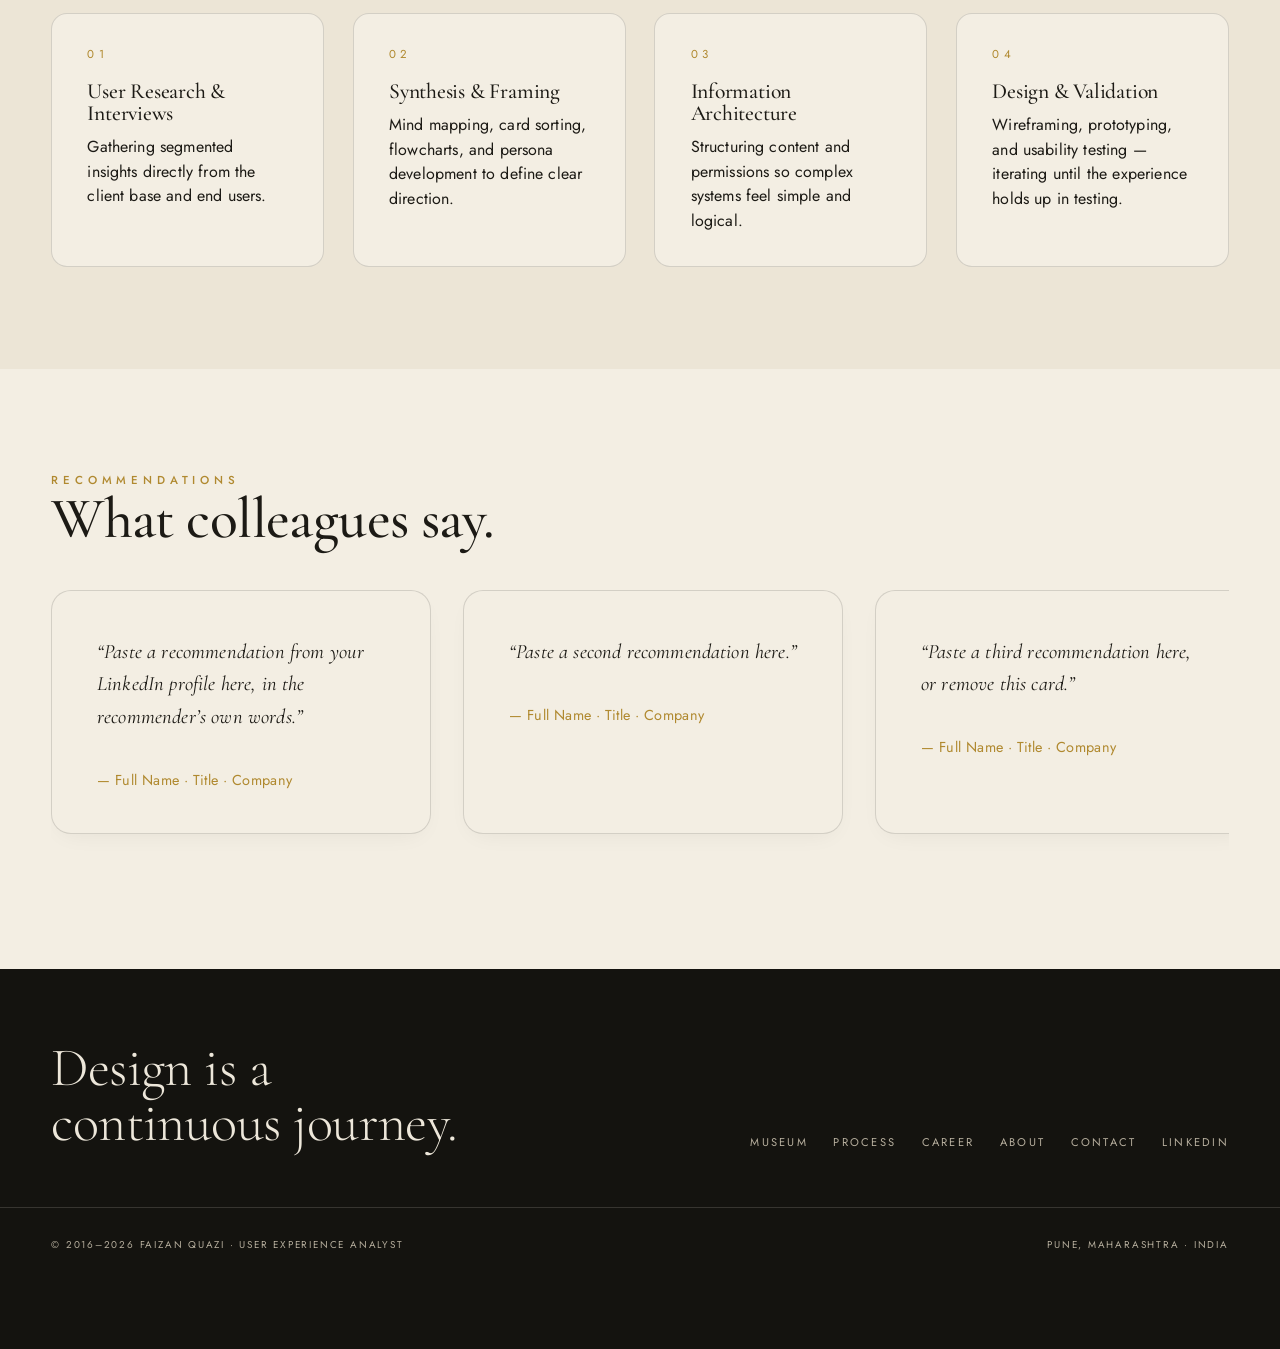
==== commit ecacb2a1: "Update about.html" ====
--- a/about.html
+++ b/about.html
@@ -31,7 +31,7 @@
   <section class="page-hero page-hero--dark">
     <div class="page-hero__in">
       <div class="hero-content">
-        <p class="eyebrow reveal in">CHAPTER 04 — ABOUT</p>
+        <p class="eyebrow reveal in">ABOUT</p>
         <h1 class="reveal in" data-d="1">
           I’m focused on creating<br>
           <span class="highlight">meaningful experiences</span><br>
@@ -59,8 +59,8 @@
     <!-- Left Side: Text -->
     <div class="drive-text-side">
       <div class="drive-text">
-        <p>I design systems that respect the user’s time and intelligence.</p>
-        <p>Every project is an opportunity to reduce friction, bring clarity to complexity, and create experiences that feel considered.</p>
+        <p>I’m a Product Designer and User Experience Analyst at HCL Software, based in Pune. Over the past decade I’ve moved from graphic and freelance work into enterprise product design — currently improving B2B usability across the HCL Commerce suite.</p>
+        <p>My approach is straightforward: understand the user first, then design systems that respect their time and reduce friction. I work closely with product managers, engineers, and clients to turn complex requirements into clear, testable solutions.</p>
       </div>
       
       <div class="drive-cta">
@@ -116,7 +116,7 @@
       <div class="process-step">
         <span class="num">04</span>
         <h4>Design &amp; Validation</h4>
-        <p>Wireframing, prototyping, and usability testing — iterating until the experience earns its place.</p>
+        <p>Wireframing, prototyping, and usability testing — iterating until the experience holds up in testing.</p>
       </div>
     </div>
   </section>
@@ -125,39 +125,37 @@
   <section class="section">
     <div class="section__head reveal">
       <div>
-        <p class="eyebrow">VOICES FROM THE JOURNEY</p>
-        <h2>Feedback that shaped<br>my practice.</h2>
+        <p class="eyebrow">RECOMMENDATIONS</p>
+        <h2>What colleagues say.</h2>
       </div>
     </div>
 
     <div class="quote-carousel reveal" data-d="1">
-      
+
+      <!-- ============================================================
+           REAL RECOMMENDATIONS GO HERE.
+           These are placeholders — replace them with Faizan's actual
+           LinkedIn recommendations so nothing is invented.
+           1. Open: https://www.linkedin.com/in/faizanquazi/details/recommendations/
+           2. For each one, copy the recommendation text into <p>…</p>
+              (keep it in the recommender's own words).
+           3. Put their real name, title and company in .quote-src.
+           Add or delete quote-card blocks as needed.
+      ============================================================ -->
+
       <div class="quote-card">
-        <p>“Faizan has a rare ability to translate complex business requirements into intuitive experiences. His research depth and attention to usability details consistently elevated the quality of our deliverables.”</p>
-        <div class="quote-src">
-          — Senior Product Manager, HCL Commerce
-        </div>
+        <p>“Paste a recommendation from your LinkedIn profile here, in the recommender’s own words.”</p>
+        <div class="quote-src">— Full Name · Title · Company</div>
       </div>
 
       <div class="quote-card">
-        <p>“Working with Faizan on information architecture and persona work completely changed how we approached feature prioritization. His structured process brought clarity to ambiguous problems.”</p>
-        <div class="quote-src">
-          — Design Lead, Cybage
-        </div>
+        <p>“Paste a second recommendation here.”</p>
+        <div class="quote-src">— Full Name · Title · Company</div>
       </div>
 
       <div class="quote-card">
-        <p>“Faizan’s usability testing sessions and iterative design approach helped us uncover critical friction points that we had completely missed. The final experience was significantly more intuitive.”</p>
-        <div class="quote-src">
-          — Engineering Manager, HCL Unica
-        </div>
-      </div>
-
-      <div class="quote-card">
-        <p>“He has a strong eye for both detail and the bigger picture. His ability to collaborate with stakeholders while staying user-focused made him a trusted partner on every project.”</p>
-        <div class="quote-src">
-          — Principal Designer, Enterprise Platform
-        </div>
+        <p>“Paste a third recommendation here, or remove this card.”</p>
+        <div class="quote-src">— Full Name · Title · Company</div>
       </div>
 
     </div>
@@ -176,7 +174,7 @@
       </nav>
     </div>
     <div class="foot__legal">
-      <span>© User Experience Analyst · UX Research</span>
+      <span>© 2016–2026 Faizan Quazi · User Experience Analyst</span>
       <span>Pune, Maharashtra · India</span>
     </div>
   </footer>
@@ -184,7 +182,7 @@
 </div>
 
 <div class="copyright">
-  <span>© 2014–2026 Faizan Quazi</span><span class="dot"></span>
+  <span>© 2016–2026 Faizan Quazi</span><span class="dot"></span>
   <a href="https://www.linkedin.com/in/faizanquazi/" target="_blank" rel="noopener">LinkedIn</a>
 </div>
 
--- a/styles.css
+++ b/styles.css
@@ -179,8 +179,11 @@
 }
 .chapter__inner{
   position:relative; z-index:2; height:100%;
-  display:flex; flex-direction:column; justify-content:center;
+  display:flex; flex-direction:column; justify-content:flex-start;
   padding:7rem var(--gut) 5rem; max-width:var(--maxw); margin:0 auto;
+}
+.hero .chapter__inner{
+  justify-content:center;
 }
 
 /* chapter index marker (top-right of each panel) */
@@ -196,7 +199,7 @@
 .hero .media{ position:absolute; inset:0; z-index:0; }
 .hero .media::after{ content:""; position:absolute; inset:0;
   background:linear-gradient(180deg,rgba(10,12,14,.55),rgba(10,12,14,.78)); }
-.hero .chapter__inner{justify-content:center; padding-top:8rem; padding-bottom:6rem;}
+.hero .chapter__inner{ justify-content:flex-end; padding-bottom:7rem; }
 .hero h1{ font-size:clamp(3rem,11vw,9.5rem); font-weight:300; color:var(--on-dark);
   letter-spacing:-.02em; }
 .hero h1 em{ font-style:italic; color:var(--gold-pale); }
@@ -229,19 +232,174 @@
 .proj-card:hover .media::after{ background:rgba(20,19,15,.12); }
 
 /* mini timeline (index careers chapter) */
-.mini-tl{ display:grid; grid-template-columns:repeat(5,1fr); gap:0; margin-top:3rem;
-  border-top:1px solid var(--line-d); }
-.chapter--dark .mini-tl .mtl{ border-right:1px solid var(--line-d); }
-.mtl{ padding:1.6rem 1.2rem 0; }
-.mtl .yr{ font-family:var(--display); font-size:1.7rem; color:var(--gold-pale); }
-.mtl .co{ font-size:.95rem; margin-top:.5rem; color:var(--on-dark); }
-.mtl .ro{ font-size:.7rem; letter-spacing:.16em; text-transform:uppercase; color:var(--on-dark-soft); margin-top:.3rem; }
+/* ====================================================================
+   CHAPTER 03 — PREMIUM CAREER TIMELINE (Index)
+   ==================================================================== */
+.career-timeline {
+  display: grid;
+  grid-template-columns: repeat(auto-fit, minmax(170px, 1fr));
+  gap: 1.4rem;
+  margin-top: 3rem;
+  border-top: 1px solid rgba(237,231,218,0.15);
+  padding-top: 2.2rem;
+}
+
+.career-item {
+  position: relative;
+  padding: 1.5rem 1.7rem 1.7rem;
+  border: 1px solid rgba(237,231,218,0.12);
+  border-radius: 14px;
+  background: rgba(20,19,15,0.35);
+  transition: all 0.4s var(--ease);
+}
+
+.career-item:hover {
+  border-color: var(--gold-soft);
+  background: rgba(20,19,15,0.55);
+  transform: translateY(-5px);
+  box-shadow: 0 20px 45px -15px rgba(0,0,0,0.3);
+}
+
+.career-item.current {
+  border-color: var(--gold);
+  background: rgba(176,137,47,0.07);
+}
+
+.career-year {
+  font-family: var(--display);
+  font-size: 1.6rem;
+  color: var(--gold-pale);
+  margin-bottom: 0.65rem;
+  letter-spacing: -.02em;
+}
+
+.career-role .company {
+  display: block;
+  font-size: 1.08rem;
+  color: var(--on-dark);
+  font-weight: 500;
+}
+
+.career-role .title {
+  display: block;
+  font-size: 0.82rem;
+  color: var(--on-dark-soft);
+  letter-spacing: .015em;
+  margin-top: 0.3rem;
+}
 
 /* about chapter quote */
 .bigquote{ font-family:var(--display); font-size:clamp(1.8rem,4.2vw,3.4rem);
   font-style:italic; line-height:1.18; max-width:20ch; }
 .bigquote .src{ display:block; font-family:var(--ui); font-style:normal; font-size:.7rem;
   letter-spacing:.26em; text-transform:uppercase; color:var(--gold); margin-top:1.6rem; }
+
+/* ====================================================================
+   CHAPTER 04 — INTERACTIVE EXPERTISE GRID (Index)
+   ==================================================================== */
+.about-preview{
+  display:grid;
+  grid-template-columns:55% 45%;
+  gap:4rem;
+  align-items:center;
+}
+
+.expertise-grid {
+  display: grid;
+  grid-template-columns: repeat(2, 1fr);
+  gap: 1.1rem;
+}
+
+.expertise-card {
+  display: flex;
+  align-items: center;
+  gap: 1.1rem;
+  padding: 1.35rem 1.5rem;
+  background: rgba(255,255,255,0.55);
+  border: 1px solid rgba(20,19,15,0.08);
+  border-radius: 14px;
+  transition: all 0.4s var(--ease);
+  position: relative;
+  overflow: hidden;
+}
+
+.expertise-card:hover {
+  background: rgba(255,255,255,0.85);
+  border-color: var(--gold-soft);
+  transform: translateY(-6px);
+  box-shadow: 0 25px 55px -20px rgba(20,19,15,0.18);
+}
+
+/* Subtle shine effect on hover */
+.expertise-card::after {
+  content: '';
+  position: absolute;
+  top: -50%;
+  left: -100%;
+  width: 50%;
+  height: 200%;
+  background: linear-gradient(
+    120deg,
+    transparent,
+    rgba(255,255,255,0.6),
+    transparent
+  );
+  transition: left 0.6s;
+}
+
+.expertise-card:hover::after {
+  left: 250%;
+}
+
+.expertise-icon {
+  width: 52px;
+  height: 52px;
+  border-radius: 12px;
+  background: rgba(20,19,15,0.06);
+  display: flex;
+  align-items: center;
+  justify-content: center;
+  flex-shrink: 0;
+  transition: transform 0.4s var(--ease);
+}
+
+.expertise-card:hover .expertise-icon {
+  transform: scale(1.08);
+}
+
+.expertise-icon .ico-placeholder {
+  font-size: 1.65rem;
+  opacity: 0.85;
+}
+
+.expertise-content {
+  display: flex;
+  flex-direction: column;
+}
+
+.expertise-content .num {
+  font-size: 0.68rem;
+  letter-spacing: .32em;
+  text-transform: uppercase;
+  color: var(--gold);
+  margin-bottom: 0.25rem;
+}
+
+.expertise-content .title {
+  font-family: var(--display);
+  font-size: 1.22rem;
+  color: var(--text);
+  line-height: 1.15;
+}
+
+/* Tool cards (Figma, XD, Miro, etc.) get a slightly different treatment */
+.expertise-card.tool {
+  background: rgba(255,255,255,0.7);
+}
+
+.expertise-card.tool:hover {
+  background: rgba(255,255,255,0.95);
+}
 
 /* contact chapter */
 .contact-flex{ display:grid; grid-template-columns:1.1fr .9fr; gap:4rem; margin-top:2.4rem; align-items:end; }
@@ -348,8 +506,13 @@
   margin-top:1.2rem; display:block; }
 
 /* expertise grid (icon placeholders) */
-.skills{ display:grid; grid-template-columns:repeat(auto-fill,minmax(160px,1fr)); gap:1px;
-  background:var(--line); border:1px solid var(--line); }
+.skills{
+  display:grid;
+  grid-template-columns:repeat(4,1fr);
+  gap:1px;
+  background:var(--line);
+  border:1px solid var(--line);
+}
 .skill{ background:var(--warm-white); padding:1.8rem 1.4rem; transition:background .4s var(--ease); }
 .skill:hover{ background:var(--warm-white-2); }
 .skill .ico{ width:42px; height:42px; border-radius:50%; border:1px solid var(--gold-soft);
@@ -377,18 +540,69 @@
 .contact-side .loc .pin{ color:var(--gold); }
 
 /* ----------  PAGE FOOTER  ---------- */
-.foot{ background:var(--charcoal); color:var(--on-dark); padding:4rem var(--gut) 4.5rem; }
-.foot__in{ max-width:var(--maxw); margin:0 auto; display:flex; justify-content:space-between;
-  gap:2rem; flex-wrap:wrap; align-items:flex-end; }
-.foot h3{ font-size:clamp(2rem,5vw,3.4rem); font-weight:300; max-width:16ch; }
-.foot h3 em{ font-style:italic; color:var(--gold-pale); }
-.foot__nav{ display:flex; gap:1.6rem; flex-wrap:wrap; }
-.foot__nav a{ font-size:.7rem; letter-spacing:.2em; text-transform:uppercase; color:var(--on-dark-soft); }
-.foot__nav a:hover{ color:var(--gold-pale); }
-.foot__legal{ margin-top:3rem; padding-top:1.6rem; border-top:1px solid var(--line-d);
-  display:flex; justify-content:space-between; gap:1rem; flex-wrap:wrap;
-  font-size:.62rem; letter-spacing:.18em; text-transform:uppercase; color:var(--on-dark-soft); }
-
+.foot {
+  background: var(--charcoal);
+  color: var(--on-dark);
+  padding: 4.5rem 0 6rem;
+  width: 100vw;
+  margin-left: calc(50% - 50vw);
+  margin-right: calc(50% - 50vw);
+}
+
+.foot__in {
+  max-width: var(--maxw);
+  margin: 0 auto;
+  padding: 0 var(--gut);
+  display: flex;
+  justify-content: space-between;
+  gap: 2rem;
+  flex-wrap: wrap;
+  align-items: flex-end;
+}
+
+.foot h3 {
+  font-size: clamp(2rem, 5vw, 3.4rem);
+  font-weight: 300;
+  max-width: 16ch;
+}
+
+.foot h3 em {
+  font-style: italic;
+  color: var(--gold-pale);
+}
+
+.foot__nav {
+  display: flex;
+  gap: 1.6rem;
+  flex-wrap: wrap;
+}
+
+.foot__nav a {
+  font-size: .7rem;
+  letter-spacing: .2em;
+  text-transform: uppercase;
+  color: var(--on-dark-soft);
+}
+
+.foot__nav a:hover {
+  color: var(--gold-pale);
+}
+
+.foot__legal {
+  max-width: var(--maxw);
+  margin: 3.5rem auto 0;
+  padding: 0 var(--gut);
+  border-top: 1px solid var(--line-d);
+  padding-top: 1.8rem;
+  display: flex;
+  justify-content: space-between;
+  gap: 1rem;
+  flex-wrap: wrap;
+  font-size: .62rem;
+  letter-spacing: .18em;
+  text-transform: uppercase;
+  color: var(--on-dark-soft);
+}
 /* ----------  REVEAL ANIMATIONS  ---------- */
 .reveal{ opacity:0; transform:translateY(26px); transition:opacity 1s var(--ease), transform 1s var(--ease); }
 .reveal.in{ opacity:1; transform:none; }
@@ -406,6 +620,13 @@
   .museum-intro,.about-grid,.contact-grid,.contact-flex{ grid-template-columns:1fr; }
   .quotes{ grid-template-columns:1fr; }
   .mini-tl{ grid-template-columns:repeat(2,1fr); }
+  .skills{
+      grid-template-columns:repeat(2,1fr);
+  }
+  .about-preview{
+      grid-template-columns:1fr;
+      gap:2.5rem;
+  }
 }
 @media (max-width:760px){
   .nav__links{ position:fixed; inset:0; flex-direction:column; justify-content:center;
@@ -432,280 +653,1222 @@
   .chapter__no{ top:5rem; }
   .plate{ flex-basis:84vw; }
   .tnode{ flex-basis:80vw; }
-}
+  .about-preview__right{
+      grid-template-columns:repeat(2,1fr);
+  }
+}
+
+/* ====================================================================
+   NAV BLUR EFFECT (Improved)
+   ==================================================================== */
+.nav {
+  position: fixed;
+  top: 0;
+  left: 0;
+  right: 0;
+  z-index: 110;
+  display: flex;
+  align-items: center;
+  justify-content: space-between;
+  padding: 1.25rem var(--gut);
+  color: #fff;
+  transition: all 0.45s cubic-bezier(0.4, 0, 0.2, 1);
+  background: rgba(20,19,15,0.92);
+  backdrop-filter: blur(0px);
+  mix-blend-mode: difference;
+}
+
+.nav.scrolled {
+  background: rgba(20,19,15,0.78);
+  backdrop-filter: blur(14px);
+  mix-blend-mode: normal;
+  box-shadow: 0 6px 25px -12px rgba(0,0,0,0.35);
+  padding: 0.65rem var(--gut); /* Compact padding when scrolled */
+}
+
+/* Premium compact state when scrolled (high-end portfolio feel) */
+.nav.scrolled .nav__brand {
+  font-size: 1.15rem;
+}
+.nav.scrolled .nav__brand small {
+  font-size: 0.48rem;
+  margin-top: 0.18rem;
+}
+.nav.scrolled .nav__links a {
+  font-size: 0.66rem;
+  letter-spacing: .26em;
+}
+
+/* Keep text readable but slightly softer */
+.nav.scrolled .nav__brand,
+.nav.scrolled .nav__links a {
+  opacity: 0.92;
+}
+
+/* ====================================================================
+   SCROLL PROGRESS INDICATOR (Elegant thin gold bar at top)
+   ==================================================================== */
+.scroll-progress {
+  position: fixed;
+  top: 0;
+  left: 0;
+  height: 2.5px;
+  background: linear-gradient(to right, var(--gold), var(--gold-pale));
+  z-index: 200;
+  width: 0%;
+  transition: width 0.1s ease-out;
+  box-shadow: 0 1px 3px rgba(176,137,47,0.25);
+}
+
+/* ====================================================================
+   SMART AUTO-HIDE NAV (Professional Shutter Behavior)
+   ==================================================================== */
+.nav {
+  transition: transform 0.5s cubic-bezier(0.4, 0, 0.2, 1),
+              background 0.4s ease,
+              backdrop-filter 0.4s ease,
+              padding 0.4s ease,
+              font-size 0.3s ease;
+  will-change: transform;
+}
+
+/* When scrolling DOWN → hide nav smoothly (shutter up) */
+.nav--hidden {
+  transform: translateY(-120%);
+  pointer-events: none;
+}
+
+/* When scrolling UP → nav returns smoothly */
+.nav:not(.nav--hidden) {
+  transform: translateY(0);
+}
+/* ====================================================================
+   ABOUT PAGE — NEW SECTIONS (process steps, journey, education)
+   ==================================================================== */
+.process-grid {
+  display: grid;
+  grid-template-columns: repeat(auto-fit, minmax(240px, 1fr));
+  gap: 1.8rem;
+  margin-top: 2rem;
+}
+
+.process-step {
+  padding: 2rem 2.2rem;
+  background: var(--warm-white);
+  border: 1px solid var(--line);
+  border-radius: 16px;
+  transition: all 0.4s var(--ease);
+}
+
+.process-step:hover {
+  border-color: var(--gold-soft);
+  transform: translateY(-6px);
+}
+
+.process-step .num {
+  font-size: 0.72rem;
+  letter-spacing: .38em;
+  text-transform: uppercase;
+  color: var(--gold);
+  margin-bottom: 1rem;
+  display: block;
+}
+
+.process-step h4 {
+  font-family: var(--display);
+  font-size: 1.35rem;
+  margin-bottom: 0.7rem;
+}
+
+.journey {
+  display: grid;
+  gap: 2.2rem;
+  max-width: 820px;
+}
+
+.journey-item {
+  display: grid;
+  grid-template-columns: 160px 1fr;
+  gap: 2rem;
+  align-items: start;
+}
+
+.journey-item .year {
+  font-family: var(--display);
+  font-size: 1.35rem;
+  color: var(--gold);
+  padding-top: 0.2rem;
+}
+
+.journey-item .role {
+  display: block;
+  font-size: 1.2rem;
+  font-weight: 500;
+}
+
+.journey-item .org {
+  display: block;
+  color: var(--text-soft);
+  margin: 0.3rem 0 0.8rem;
+}
+
+.education-grid {
+  display: grid;
+  grid-template-columns: repeat(auto-fit, minmax(260px, 1fr));
+  gap: 1.6rem;
+  margin-top: 2rem;
+}
+
+.edu-item {
+  padding: 2.2rem 2.4rem;
+  background: var(--warm-white);
+  border: 1px solid var(--line);
+  border-radius: 18px;
+  transition: all 0.4s cubic-bezier(0.4, 0, 0.2, 1);
+  position: relative;
+  overflow: hidden;
+}
+
+.edu-item:hover {
+  transform: translateY(-6px);
+  box-shadow: 0 20px 45px -12px rgba(20,19,15,0.1);
+  border-color: var(--gold-soft);
+}
+
+/* Subtle gold shine on hover */
+.edu-item::after {
+  content: '';
+  position: absolute;
+  top: -50%;
+  left: -100%;
+  width: 50%;
+  height: 200%;
+  background: linear-gradient(
+    120deg,
+    transparent,
+    rgba(176, 137, 47, 0.08),
+    transparent
+  );
+  transition: left 0.6s;
+}
+
+.edu-item:hover::after {
+  left: 250%;
+}
+
+.edu-item .year {
+  font-size: 0.85rem;
+  color: var(--gold);
+  letter-spacing: 1.5px;
+  text-transform: uppercase;
+}
+
+.edu-item .degree {
+  display: block;
+  margin-top: 0.8rem;
+  font-family: var(--display);
+  font-size: 1.25rem;
+  color: var(--text);
+  line-height: 1.35;
+}
+.quote-carousel {
+  display: flex;
+  gap: 2rem;
+  overflow-x: auto;
+  scroll-snap-type: x mandatory;
+  -webkit-overflow-scrolling: touch;
+  padding-bottom: 2rem;
+  scrollbar-width: none;
+}
+
+.quote-carousel::-webkit-scrollbar {
+  display: none;
+}
+
+.quote-card {
+  flex: 0 0 380px;
+  scroll-snap-align: start;
+  padding: 2.8rem 2.8rem 2.6rem;
+  background: var(--warm-white);
+  border: 1px solid var(--line);
+  border-radius: 20px;
+  transition: all 0.4s cubic-bezier(0.4, 0, 0.2, 1);
+  box-shadow: 0 8px 25px -10px rgba(20, 19, 15, 0.07);
+}
+
+.quote-card:hover {
+  transform: translateY(-8px);
+  box-shadow: 0 25px 55px -12px rgba(20, 19, 15, 0.12);
+  border-color: var(--gold-soft);
+}
+
+.quote-card p {
+  font-family: var(--display);
+  font-size: 1.28rem;
+  line-height: 1.6;
+  font-style: italic;
+  color: var(--text);
+}
+
+.quote-card .quote-src {
+  display: block;
+  margin-top: 2.2rem;
+  font-size: 0.9rem;
+  color: var(--gold);
+  letter-spacing: 0.4px;
+}
+/* ---------- TOUCH & MOBILE OPTIMIZATION ---------- */
+@media (max-width: 768px) {
+  .quote-card {
+    flex: 0 0 88vw;
+  }
+
+  .education-grid {
+    grid-template-columns: 1fr;
+  }
+}
+
+/* Reduced motion support */
+@media (prefers-reduced-motion: reduce) {
+  .quote-card,
+  .edu-item {
+    transition: none;
+  }
+}
+/* ====================================================================
+   CAREERS PAGE — PREMIUM ELEGANT TIMELINE
+   Sophisticated, calm, timeless & handcrafted feel
+   ==================================================================== */
+/* ---------- INTERACTIVE TIMELINE CARDS ---------- */
+.timeline-card {
+  background: var(--warm-white);
+  border: 1px solid var(--line);
+  border-radius: 20px;
+  margin-bottom: 1.6rem;
+  overflow: hidden;
+  box-shadow: 0 8px 25px -10px rgba(20, 19, 15, 0.08);
+  transition: all 0.4s cubic-bezier(0.4, 0, 0.2, 1);
+}
+
+.timeline-card:hover {
+  box-shadow: 0 20px 45px -12px rgba(20, 19, 15, 0.12);
+  transform: translateY(-4px);
+  border-color: var(--gold-soft);
+}
+
+/* Gold accent line on hover */
+.timeline-card:hover::before {
+  content: '';
+  position: absolute;
+  left: 0;
+  top: 0;
+  bottom: 0;
+  width: 4px;
+  background: var(--gold);
+  opacity: 0.15;
+}
+
+/* Header */
+.timeline-header {
+  width: 100%;
+  display: flex;
+  align-items: center;
+  justify-content: space-between;
+  padding: 2.1rem 2.6rem;
+  background: transparent;
+  border: none;
+  text-align: left;
+  cursor: pointer;
+  transition: background 0.3s ease;
+}
+
+.timeline-header:hover {
+  background: rgba(243, 238, 227, 0.7);
+}
+
+.timeline-header .period {
+  font-size: 0.8rem;
+  color: var(--gold);
+  letter-spacing: 1.5px;
+  text-transform: uppercase;
+  margin-bottom: 0.4rem;
+}
+
+.timeline-header .role {
+  font-family: var(--display);
+  font-size: 1.6rem;
+  color: var(--text);
+  line-height: 1.15;
+}
+
+.timeline-header .company {
+  font-size: 1.08rem;
+  color: var(--text-soft);
+  margin-top: 0.25rem;
+}
+
+/* Chevron */
+.timeline-chevron {
+  width: 44px;
+  height: 44px;
+  display: flex;
+  align-items: center;
+  justify-content: center;
+  color: var(--gold-soft);
+  transition: transform 0.45s cubic-bezier(0.4, 0, 0.2, 1);
+}
+
+.timeline-card.open .timeline-chevron {
+  transform: rotate(180deg);
+  color: var(--gold);
+}
+
+/* Body */
+.timeline-body {
+  max-height: 0;
+  overflow: hidden;
+  transition: max-height 0.5s cubic-bezier(0.4, 0, 0.2, 1),
+    padding 0.4s ease;
+  padding: 0 2.6rem;
+  color: var(--text-soft);
+}
+
+.timeline-card.open .timeline-body {
+  max-height: 620px;
+  padding: 0 2.6rem 2.6rem;
+}
+
+.timeline-body p {
+  font-size: 1.03rem;
+  line-height: 1.75;
+  margin-bottom: 1.4rem;
+}
+
+.timeline-body ul li {
+  margin-bottom: 0.7rem;
+  line-height: 1.65;
+}
+
+/* Gold shine effect when card is open */
+.timeline-card.open {
+  box-shadow: 0 15px 40px -10px rgba(176, 137, 47, 0.15);
+  border-color: var(--gold-soft);
+}
+.role-head {
+  margin-bottom: 1.6rem;
+}
+
+.role-head .period {
+  font-size: 0.85rem;
+  color: var(--gold);
+  letter-spacing: 1.5px;
+  text-transform: uppercase;
+  margin-bottom: 0.5rem;
+  display: block;
+}
+
+.role-head .role {
+  font-family: var(--display);
+  font-size: 1.85rem;
+  color: var(--text);
+  line-height: 1.15;
+  margin-bottom: 0.35rem;
+  transition: color 0.4s var(--ease);
+}
+
+.timeline-role:hover .role-head .role {
+  color: #3f3a30;
+}
+
+.role-head .company {
+  font-size: 1.1rem;
+  color: var(--text-soft);
+  display: block;
+}
+
+.role-body {
+  max-width: 74ch;
+}
+
+.role-body p {
+  font-size: 1.05rem;
+  color: #4a4539;
+  line-height: 1.75;
+  margin-bottom: 1.5rem;
+}
+
+.role-body ul {
+  padding-left: 1.1rem;
+  margin-top: 0.8rem;
+}
+
+.role-body ul li {
+  font-size: 1rem;
+  color: #5a554a;
+  margin-bottom: 0.75rem;
+  line-height: 1.7;
+  position: relative;
+  padding-left: 0.4rem;
+}
+
+/* Subtle left accent line on hover */
+.timeline-role::before {
+  content: '';
+  position: absolute;
+  left: 0;
+  top: 3.2rem;
+  bottom: 3.8rem;
+  width: 3px;
+  background: var(--gold);
+  opacity: 0;
+  transition: opacity 0.5s var(--ease);
+}
+
+.timeline-role:hover::before {
+  opacity: 0.15;
+}
+
+/* Hover effect on meta items */
+.meta-item:hover .meta-value {
+  color: var(--gold);
+  transition: color 0.3s ease;
+}
+.lede p {
+  margin-bottom: 1rem;
+}
+
+.lede p:last-child {
+  margin-bottom: 0;
+  color: var(--on-dark-soft);
+}
+.hero-scroll {
+  display: flex;
+  align-items: center;
+  gap: 1rem;
+  margin-top: 2.5rem;
+}
+
+.scroll-text {
+  font-size: 0.75rem;
+  letter-spacing: 2px;
+  text-transform: uppercase;
+  color: #8a7f65;
+}
+
+.scroll-line {
+  width: 60px;
+  height: 1px;
+  background: linear-gradient(to right, #d4c9b0, transparent);
+  position: relative;
+}
+
+.scroll-line::after {
+  content: '';
+  position: absolute;
+  top: -2px;
+  left: 0;
+  width: 6px;
+  height: 5px;
+  background: #d4c9b0;
+  border-radius: 50%;
+  animation: scrollPulse 2s infinite ease-in-out;
+}
+
+@keyframes scrollPulse {
+  0%, 100% { opacity: 0.4; transform: translateX(0); }
+  50% { opacity: 1; transform: translateX(40px); }
+}
+
+/* ========== WHAT DRIVES ME — ELEGANT REFINEMENT ========== */
+.drive-content {
+  max-width: 720px;
+  margin-top: 1.5rem;
+}
+
+.drive-text p {
+  font-size: 1.15rem;
+  line-height: 1.75;
+  color: var(--text-soft);
+  margin-bottom: 1.1rem;
+}
+
+.drive-text p:last-child {
+  margin-bottom: 2.2rem;
+}
+
+.drive-cta {
+  margin-top: 1rem;
+}
+
+/* Make the gold button feel more luxurious */
+.btn--gold {
+  padding: 1.1em 2.4em;
+  font-size: 0.82rem;
+  letter-spacing: 0.24em;
+  border-width: 1.5px;
+}
+/* ========== WHAT DRIVES ME — FINAL ALIGNED VERSION ========== */
+
+.drive-grid {
+  display: grid;
+  grid-template-columns: 1fr 1fr;
+  gap: 3.2rem;
+  align-items: start;           /* Align both columns from the top */
+  margin-top: 1rem;
+}
+
+/* Text Side */
+.drive-text-side {
+  max-width: 580px;
+}
+
+.drive-text p {
+  font-size: 1.12rem;
+  line-height: 1.7;
+  color: var(--text-soft);
+  margin-bottom: 0.85rem;
+}
+
+.drive-text p:last-child {
+  margin-bottom: 1.5rem;
+}
+
+.drive-cta {
+  margin-top: 0.5rem;
+}
+
+/* Image Side - Pulled Upward */
+.drive-image {
+  align-self: start;            /* Forces image to start from top */
+  margin-top: 0.1rem;           /* Small offset so it aligns nicely with first paragraph */
+}
+
+.drive-image .media {
+  aspect-ratio: 16 / 11;
+  border-radius: 14px;
+  overflow: hidden;
+  border: 1px solid var(--line);
+  box-shadow: 0 15px 40px -12px rgba(20,19,15,0.1);
+}
+
+/* Responsive */
+@media (max-width: 900px) {
+  .drive-grid {
+    grid-template-columns: 1fr;
+    gap: 2.5rem;
+    margin-top: 0.6rem;
+  }
+  
+  .drive-image {
+    order: -1;
+    margin-top: 0;
+  }
+}
+/* ========== CONTACT PAGE — PREMIUM REFINEMENT ========== */
+
+.contact-grid {
+  display: grid;
+  grid-template-columns: 1fr 1fr;
+  gap: 4rem;
+  align-items: start;
+}
+
+.contact-form h2 {
+  font-size: clamp(1.8rem, 3.8vw, 2.6rem);
+  margin: 0.6rem 0 2rem;
+}
+
+.form .field {
+  margin-bottom: 1.4rem;
+}
+
+.form label {
+  display: block;
+  font-size: 0.72rem;
+  letter-spacing: 0.26em;
+  text-transform: uppercase;
+  color: var(--gold);
+  margin-bottom: 0.5rem;
+}
+
+.form input,
+.form textarea {
+  width: 100%;
+  background: transparent;
+  border: none;
+  border-bottom: 1px solid var(--line);
+  padding: 0.9rem 0;
+  font-family: var(--ui);
+  font-size: 1rem;
+  color: var(--text);
+  transition: border-color 0.3s var(--ease);
+}
+
+.form input:focus,
+.form textarea:focus {
+  outline: none;
+  border-color: var(--gold);
+}
+
+.form textarea {
+  resize: vertical;
+  min-height: 140px;
+}
+
+/* Contact List */
+.contact-list li {
+  padding: 1.1rem 0;
+  border-bottom: 1px solid var(--line);
+  display: flex;
+  justify-content: space-between;
+  align-items: center;
+}
+
+.contact-list .k {
+  font-size: 0.68rem;
+  letter-spacing: 0.28em;
+  text-transform: uppercase;
+  color: var(--gold-soft);
+}
+
+.contact-list .v {
+  font-family: var(--display);
+  font-size: 1.15rem;
+  color: var(--text);
+  transition: color 0.3s ease;
+}
+
+.contact-list a.v:hover {
+  color: var(--gold);
+}
+
+/* Map Section */
+.map-wrapper {
+  margin-top: 2.5rem;
+}
+
+.map-media {
+  aspect-ratio: 16 / 10;
+  border-radius: 16px;
+  overflow: hidden;
+  border: 1px solid var(--line);
+  margin-bottom: 1.2rem;
+}
+
+.map-info .loc {
+  display: flex;
+  gap: 0.8rem;
+  align-items: flex-start;
+}
+
+.map-link {
+  display: inline-block;
+  margin-top: 1rem;
+  font-size: 0.72rem;
+  letter-spacing: 0.2em;
+  text-transform: uppercase;
+  color: var(--gold);
+  border-bottom: 1px solid var(--gold-soft);
+  padding-bottom: 2px;
+  transition: all 0.3s ease;
+}
+
+.map-link:hover {
+  color: var(--gold-soft);
+  border-color: var(--gold);
+}
+
+/* Responsive */
+@media (max-width: 900px) {
+  .contact-grid {
+    grid-template-columns: 1fr;
+    gap: 3rem;
+  }
+}
+/* ========== ELEGANT FORM VALIDATION & SUCCESS ========== */
+
+.field {
+  position: relative;
+  margin-bottom: 1.6rem;
+}
+
+.error-message {
+  display: block;
+  font-size: 0.75rem;
+  color: #b35c5c;
+  margin-top: 0.35rem;
+  min-height: 1rem;
+  opacity: 0;
+  transition: opacity 0.3s ease;
+}
+
+.field.error .error-message {
+  opacity: 1;
+}
+
+.field.error input,
+.field.error textarea {
+  border-bottom-color: #b35c5c;
+}
+
+/* Success Message - Very Premium & Calm */
+.success-message {
+  background: var(--warm-white);
+  border: 1px solid var(--gold-soft);
+  border-radius: 16px;
+  padding: 2.2rem 2.4rem;
+  margin-top: 1.5rem;
+  text-align: center;
+}
+
+.success-content h3 {
+  font-family: var(--display);
+  font-size: 1.65rem;
+  color: var(--text);
+  margin-bottom: 0.6rem;
+}
+
+.success-content p {
+  font-size: 1.05rem;
+  color: var(--text-soft);
+  line-height: 1.6;
+  max-width: 42ch;
+  margin: 0 auto;
+}
+/* Better mobile spacing */
+@media (max-width: 768px) {
+  .page-hero--light {
+    padding: 7rem 1.5rem 5rem;
+    min-height: auto;
+  }
+  
+  .hero-meta {
+    gap: 2.5rem;
+    margin-top: 2.8rem;
+  }
+  
+  .timeline-role {
+    padding-bottom: 3.5rem;
+  }
+}
+/* ====================================================================
+   PROTOTYPE SYSTEM — LIGHT BLUE EDITION (FINAL CLEAN VERSION)
+   ==================================================================== */
+
+.prototype-section {
+  margin: 3.5rem 0 4.5rem;
+}
+
+/* Header */
+.prototype-header {
+  display: flex;
+  align-items: flex-end;
+  justify-content: space-between;
+  margin-bottom: 1.2rem;
+  padding-bottom: 1.2rem;
+  border-bottom: 1px solid var(--line);
+}
+
+.prototype-header h3 {
+  font-family: var(--display);
+  font-size: 1.75rem;
+  color: #0f2a38;
+  margin: 0;
+}
+
+/* ========== PREVIEW BOX (Click to Load) ========== */
+.prototype-preview {
+  position: relative;
+  border-radius: 16px;
+  overflow: hidden;
+  border: 1px solid var(--line);
+  box-shadow: 0 20px 50px -20px rgba(20, 19, 15, 0.18);
+  cursor: pointer;
+  transition: all 0.5s cubic-bezier(0.4, 0, 0.2, 1);
+  background: var(--charcoal);
+}
+
+.prototype-preview:hover {
+  transform: translateY(-8px);
+  box-shadow: 0 35px 70px -20px rgba(20, 19, 15, 0.28);
+  border-color: var(--gold-soft);
+}
+
+.preview-image {
+  width: 100%;
+  height: auto;
+  display: block;
+  transition: transform 0.8s cubic-bezier(0.4, 0, 0.2, 1);
+}
+
+.prototype-preview:hover .preview-image {
+  transform: scale(1.03);
+}
+
+/* Overlay + Button */
+.preview-overlay {
+  position: absolute;
+  inset: 0;
+  background: linear-gradient(180deg, rgba(20, 19, 15, 0.55), rgba(20, 19, 15, 0.85));
+  display: flex;
+  flex-direction: column;
+  align-items: center;
+  justify-content: center;
+  opacity: 0;
+  transition: opacity 0.35s ease;
+  pointer-events: none;
+  z-index: 2;
+}
+
+.prototype-preview:hover .preview-overlay {
+  opacity: 1;
+  pointer-events: all;
+}
+
+.load-prototype-btn {
+  background: transparent;
+  color: #fff;
+  border: 2px solid var(--gold);
+  padding: 1.05em 2.4em;
+  font-size: 0.78rem;
+  letter-spacing: 0.28em;
+  text-transform: uppercase;
+  border-radius: 50px;
+  font-weight: 500;
+  transition: all 0.35s cubic-bezier(0.4, 0, 0.2, 1);
+  position: relative;
+  z-index: 3;
+}
+
+.load-prototype-btn:hover {
+  background: var(--gold);
+  color: var(--charcoal);
+  transform: scale(1.05);
+}
+
+.preview-note {
+  margin-top: 1rem;
+  font-size: 0.75rem;
+  letter-spacing: 0.2em;
+  color: var(--gold-pale);
+  text-transform: uppercase;
+}
+
+/* ========== EMBED CONTAINER (Light Blue Theme) ========== */
+.prototype-embed {
+  margin-top: 1.5rem;
+  background: #e8f4f8;
+  border: 1px solid #d0e6ee;
+  border-radius: 16px;
+  overflow: hidden;
+  box-shadow: 0 15px 40px -15px rgba(0, 0, 0, 0.15);
+}
+
+.prototype-header {
+  padding: 1.6rem 1.8rem 1.3rem;
+  border-bottom: 1px solid #d0e6ee;
+  background: #e8f4f8;
+}
+
+.prototype-header .eyebrow {
+  color: #1a3a4a;
+  letter-spacing: .38em;
+  font-size: .68rem;
+}
+
+.prototype-header h3 {
+  color: #0f2a38;
+}
+
+/* Embed Frame - Light Matte Blue */
+.embed-frame {
+  padding: 1.2rem;
+  background: #f0f7fa;
+  position: relative;
+}
+
+.embed-frame .fake-bar {
+  display: flex;
+  align-items: center;
+  gap: 10px;
+  padding: 10px 14px;
+  background: #d6eaf2;
+  border-radius: 8px 8px 0 0;
+  margin-bottom: 12px;
+  border: 1px solid #bcdde8;
+}
+
+.embed-frame .dots {
+  display: flex;
+  gap: 6px;
+}
+
+.embed-frame .dots span {
+  display: block;
+  width: 11px;
+  height: 11px;
+  border-radius: 50%;
+}
+
+.embed-frame .dots span:nth-child(1) { background: #ff5f57; }
+.embed-frame .dots span:nth-child(2) { background: #ffbd2e; }
+.embed-frame .dots span:nth-child(3) { background: #27c93f; }
+
+.embed-frame .bar-title {
+  flex: 1;
+  text-align: center;
+  font-size: 0.72rem;
+  letter-spacing: 1.6px;
+  color: #1f3d4d;
+  text-transform: uppercase;
+}
+
+.embed-frame iframe {
+  width: 100%;
+  height: 620px;
+  border: none;
+  border-radius: 10px;
+  background: #f8fcfe;
+  box-shadow: 0 4px 20px rgba(0,0,0,0.08);
+  display: block;
+}
+
+/* Note under iframe */
+.prototype-note {
+  text-align: center;
+  font-size: 0.8rem;
+  color: #2c4f5e;
+  padding: 1rem 1.5rem;
+  background: #e8f4f8;
+  border-top: 1px solid #d0e6ee;
+  line-height: 1.5;
+}
+
+/* Mobile Optimization */
+@media (max-width: 768px) {
+  .embed-frame iframe {
+    height: 480px;
+  }
+  
+  .prototype-section {
+    margin: 2.5rem 0 3.5rem;
+  }
+}
+/* Reduced motion preference */
 @media (prefers-reduced-motion:reduce){
-  *{ animation:none !important; transition:none !important; }
-  .reveal{ opacity:1; transform:none; }
-}
-/* ==========================================================
-   PHASE 1 — PROFESSIONAL POLISH PATCH
-   Faizan Quazi Portfolio
-   ========================================================== */
-
-
-/* ----------------------------------------------------------
-   1. NAVIGATION BREATHING ROOM
-   ---------------------------------------------------------- */
-
-.nav{
-    padding:2rem var(--gut);
-}
-
-
-/* ----------------------------------------------------------
-   2. GLOBAL CHAPTER SPACING
-   Prevent content colliding with navbar
-   ---------------------------------------------------------- */
-
-.chapter__inner{
-    padding-top:9rem;
-    padding-bottom:5rem;
-}
-
-
-/* ----------------------------------------------------------
-   3. HERO REBALANCE
-   Better visual hierarchy
-   ---------------------------------------------------------- */
-
-.hero .chapter__inner{
-    justify-content:center;
-    padding-top:8rem;
-    padding-bottom:6rem;
-}
-
-.hero h1{
-    max-width:12ch;
-    line-height:.92;
-}
-
-
-/* ----------------------------------------------------------
-   4. CINEMATIC ORCA MOTION
-   Subtle luxury movement
-   ---------------------------------------------------------- */
-
-.hero video,
-.hero img{
-    transform:scale(1.03);
-    animation:orcaDrift 24s ease-in-out infinite;
-}
-
-@keyframes orcaDrift{
-
-    0%{
-        transform:scale(1.03) translateX(0px);
-    }
-
-    50%{
-        transform:scale(1.06) translateX(-10px);
-    }
-
-    100%{
-        transform:scale(1.03) translateX(0px);
-    }
-}
-
-
-/* ----------------------------------------------------------
-   5. CHAPTER TITLES
-   More Rajesh Dhagare style proportions
-   ---------------------------------------------------------- */
-
-.chapter h2{
-    font-size:clamp(2rem,5vw,4rem);
-    line-height:.95;
-    max-width:10ch;
-}
-
-.page-hero h1{
-    max-width:10ch;
-    line-height:.92;
-}
-
-
-/* ----------------------------------------------------------
-   6. PROJECT SECTION FIX
-   Prevent chapter 2 overflow
-   ---------------------------------------------------------- */
-
-.proj-grid{
-    margin-top:1.8rem;
-    gap:1.2rem;
-}
-
-.proj-card h3{
-    font-size:1.35rem;
-}
-
-.proj-card .media{
-    aspect-ratio:4/4.8;
-}
-
-
-/* ----------------------------------------------------------
-   7. CAREER SECTION BREATHING
-   ---------------------------------------------------------- */
-
-.mini-tl{
-    margin-top:2rem;
-}
-
-.mtl{
-    padding:1.4rem 1rem 0;
-}
-
-
-/* ----------------------------------------------------------
-   8. CONTACT CHAPTER FIT
-   ---------------------------------------------------------- */
-
-.contact-flex{
-    gap:2rem;
-}
-
-
-/* ----------------------------------------------------------
-   9. PLACEHOLDER CLEANUP
-   Makes unfinished assets look intentional
-   ---------------------------------------------------------- */
-
-.media__ph{
-    opacity:.35;
-    transition:.4s ease;
-}
-
-.media__ph .file{
-    font-size:.68rem;
-    opacity:.65;
-}
-
-.media:hover .media__ph{
-    opacity:.5;
-}
-
-
-/* ----------------------------------------------------------
-   10. WORK MUSEUM
-   More premium exhibition feel
-   ---------------------------------------------------------- */
-
-.gallery__head{
-    padding-top:3rem;
-}
-
-.gallery__head h3{
-    font-size:clamp(2rem,4vw,3rem);
-}
-
-.gallery__lede{
-    max-width:58ch;
-}
-
-.plate .media{
-    border-radius:4px;
-}
-
-
-/* ----------------------------------------------------------
-   11. ABOUT PAGE IMPROVEMENTS
-   ---------------------------------------------------------- */
-
-.about-grid{
-    align-items:center;
-}
-
-.portrait .media{
-    box-shadow:
-    0 30px 80px rgba(0,0,0,.08);
-}
-
-.qcard{
-    min-height:260px;
-}
-
-
-/* ----------------------------------------------------------
-   12. FOOTER REFINEMENT
-   ---------------------------------------------------------- */
-
-.foot{
-    padding-top:5rem;
-}
-
-.foot h3{
-    max-width:12ch;
-}
-
-
-/* ----------------------------------------------------------
-   13. MOBILE FIXES
-   Critical
-   ---------------------------------------------------------- */
-
-@media (max-width:1024px){
-
-    .chapter__inner{
-        padding-top:8rem;
-    }
-
-    .proj-grid{
-        grid-template-columns:1fr 1fr;
-    }
-
-}
+  .nav,
+  .nav--hidden {
+    transition: none;
+    transform: none;
+  }
+}
+/* ====================================================================
+   CHAPTER 05 — CONTACT (Bright Professional Version)
+   ==================================================================== */
+.chapter--contact {
+  background: #f8f4eb; /* Warm light background */
+  color: #1C1A15;
+  position: relative;
+  overflow: hidden;
+}
+
+.chapter--contact .chapter__no {
+  color: rgba(20, 19, 15, 0.08);
+  -webkit-text-stroke-color: rgba(176, 137, 47, 0.15);
+}
+
+/* Background Map */
+.contact-bg-map {
+  position: absolute;
+  inset: 0;
+  z-index: 0;
+  opacity: 0.18;
+}
+
+.contact-bg-map img {
+  width: 100%;
+  height: 100%;
+  object-fit: cover;
+  filter: grayscale(20%) contrast(1.1);
+}
+
+.contact-bg-overlay {
+  position: absolute;
+  inset: 0;
+  background: linear-gradient(
+    to bottom,
+    rgba(248, 244, 235, 0.75) 0%,
+    rgba(248, 244, 235, 0.92) 45%,
+    rgba(248, 244, 235, 0.98) 70%
+  );
+  z-index: 1;
+}
+
+/* Content */
+.chapter--contact .chapter__inner {
+  position: relative;
+  z-index: 2;
+  display: flex;
+  align-items: center;
+  min-height: 100dvh;
+}
+
+.contact-content {
+  max-width: 820px;
+}
+
+.chapter--contact h2 {
+  font-size: clamp(3.2rem, 7vw, 5.8rem);
+  color: #1C1A15;
+  margin-bottom: 1.2rem;
+}
+
+.chapter--contact .contact-list {
+  margin-bottom: 2.5rem;
+}
+
+.chapter--contact .contact-list .k {
+  color: #8a7f65;
+}
+
+.chapter--contact .contact-list .v {
+  color: #1C1A15;
+  font-size: 1.35rem;
+}
+
+.chapter--contact .lede {
+  color: #4a4539;
+  max-width: 42ch;
+}
+
+/* Buttons */
+.contact-buttons {
+  display: flex;
+  gap: 1rem;
+  flex-wrap: wrap;
+  margin-top: 1.8rem;
+}
+
+.btn--outline {
+  border: 1px solid #1C1A15;
+  color: #1C1A15;
+}
+
+.btn--outline:hover {
+  background: #1C1A15;
+  color: #f8f4eb;
+}
+/* Mobile Optimization */
+@media (max-width: 768px) {
+  .chapter--contact .chapter__inner {
+    padding-top: 6rem;
+    padding-bottom: 4rem;
+  }
+
+  .contact-bg-map {
+    opacity: 0.12;
+  }
+
+  .contact-bg-overlay {
+    background: linear-gradient(
+      to bottom,
+      rgba(248, 244, 235, 0.88) 0%,
+      rgba(248, 244, 235, 0.96) 60%
+    );
+  }
+}
+
+/* =====================================================================
+   ★ MOBILE FIX PACK  —  appended last so it wins the cascade
+   Fixes: trapped/blurred nav menu · hero overlap · clipped expertise
+   Scoped to mobile where possible so the desktop layout is untouched.
+   ===================================================================== */
+
+/* ---- 1. NAV MENU: escape the containing-block trap on open ----------
+   .nav carries transform + backdrop-filter + mix-blend-mode, each of
+   which confines fixed children. Neutralise them ONLY while open so the
+   overlay can cover the real viewport, opaque and full-screen.        */
+.nav.open{
+  transform:none !important;
+  -webkit-backdrop-filter:none !important;
+          backdrop-filter:none !important;
+  mix-blend-mode:normal !important;
+  background:transparent !important;
+}
+
+/* keep brand + burger tappable above the overlay */
+.nav.open .nav__brand,
+.nav.open .nav__burger{ position:relative; z-index:3; }
+.nav.open .nav__brand{ color:#fff !important; }
+.nav.open .nav__brand small{ color:var(--gold-pale) !important; }
 
 @media (max-width:760px){
 
-    .nav{
-        padding:1.5rem 1.2rem;
-    }
-
-    .chapter__inner{
-        padding-top:7.5rem;
-        padding-bottom:6rem;
-        overflow-y:auto;
-        justify-content:flex-start;
-    }
-
-    .hero .chapter__inner{
-        justify-content:center;
-    }
-
-    .chapter h2{
-        max-width:100%;
-        font-size:clamp(2rem,9vw,3rem);
-    }
-
-    .hero h1{
-        font-size:clamp(3rem,14vw,5rem);
-    }
-
-    .proj-grid{
-        grid-template-columns:1fr;
-    }
-
-    .proj-card .media{
-        aspect-ratio:16/10;
-    }
-
-    .contact-flex{
-        grid-template-columns:1fr;
-    }
-
-    .chapter__no{
-        top:6rem;
-        right:1rem;
-        font-size:clamp(3rem,18vw,5rem);
-    }
-
-}
-
-@media (prefers-reduced-motion:reduce){
-
-    .hero video,
-    .hero img{
-        animation:none;
-    }
-
-}
+  /* full-screen, opaque, centred menu with a dark layer over content */
+  .nav__links{
+    position:fixed; inset:0; z-index:2;
+    width:100vw; min-height:100dvh;
+    display:flex; flex-direction:column; align-items:center; justify-content:center;
+    gap:1.6rem;
+    background:linear-gradient(160deg,#14130F 0%,#1d1a14 60%,#14130F 100%);
+    mix-blend-mode:normal;
+    transform:translateX(100%);
+    transition:transform .55s var(--ease);
+    padding:6rem 1.5rem calc(3rem + env(safe-area-inset-bottom));
+    overflow-y:auto;
+  }
+  .nav.open .nav__links{ transform:translateX(0); }
+  .nav__links a{
+    color:var(--on-dark); font-size:1.15rem; letter-spacing:.3em;
+    padding:.55rem 0; opacity:0; transform:translateY(10px);
+    transition:opacity .5s var(--ease), transform .5s var(--ease);
+  }
+  .nav.open .nav__links a{ opacity:1; transform:none; }
+  /* gentle stagger */
+  .nav.open .nav__links a:nth-child(1){ transition-delay:.10s }
+  .nav.open .nav__links a:nth-child(2){ transition-delay:.16s }
+  .nav.open .nav__links a:nth-child(3){ transition-delay:.22s }
+  .nav.open .nav__links a:nth-child(4){ transition-delay:.28s }
+  .nav.open .nav__links a:nth-child(5){ transition-delay:.34s }
+  .nav.open .nav__links a:nth-child(6){ transition-delay:.40s }
+  /* a hairline accent above the links so it reads as a designed panel */
+  .nav__links a::after{ left:50%; transform:translateX(-50%); background:var(--gold-pale); }
+
+  /* ---- 2. HERO (chapter 01): clear the header, never overlap -------- */
+  .hero .chapter__inner{
+    justify-content:flex-end;
+    padding:6rem 1.4rem calc(5rem + env(safe-area-inset-bottom));
+    gap:.4rem; overflow-y:auto;
+  }
+  .hero h1{ font-size:clamp(2.6rem,12vw,4rem); }
+  .hero .role{ margin:1rem 0 .2rem; letter-spacing:.28em; font-size:.74rem; }
+  .hero .lede{ font-size:.98rem; margin-top:.8rem; }
+  .hero .hero__meta{ gap:1.4rem 2rem; margin-top:1.6rem; }
+  /* soft scrim under the fixed nav so any text behind it stays legible */
+  .hero .media::after{
+    background:linear-gradient(180deg,rgba(10,12,14,.82) 0%,rgba(10,12,14,.5) 22%,
+              rgba(10,12,14,.55) 60%,rgba(10,12,14,.82) 100%);
+  }
+  .chapter__no{ top:5.2rem; font-size:clamp(2.6rem,11vw,5rem); opacity:.35; }
+
+  /* ---- 4. EXPERTISE CARDS: stop the text clipping, centre nicely ---- */
+  .about-preview{ align-items:start; }
+  .expertise-grid{ grid-template-columns:1fr; gap:.9rem; margin-top:1.6rem; }
+  .expertise-card{ padding:1.1rem 1.25rem; }
+  .expertise-content .title{ font-size:1.05rem; }
+
+  /* copyright as a readable pill instead of a blended ghost on mobile */
+  .copyright{
+    mix-blend-mode:normal; color:#fff;
+    background:rgba(20,19,15,.55);
+    -webkit-backdrop-filter:blur(6px); backdrop-filter:blur(6px);
+    padding:.45rem .8rem; border-radius:50px;
+    bottom:calc(.8rem + env(safe-area-inset-bottom));
+    font-size:.56rem;
+  }
+}
+
+/* ---- 3 (global). Flexbox shrink fix so titles always wrap, never clip */
+.expertise-card{ min-width:0; }
+.expertise-content{ min-width:0; flex:1; }
+.expertise-content .title{ overflow-wrap:anywhere; white-space:normal; }
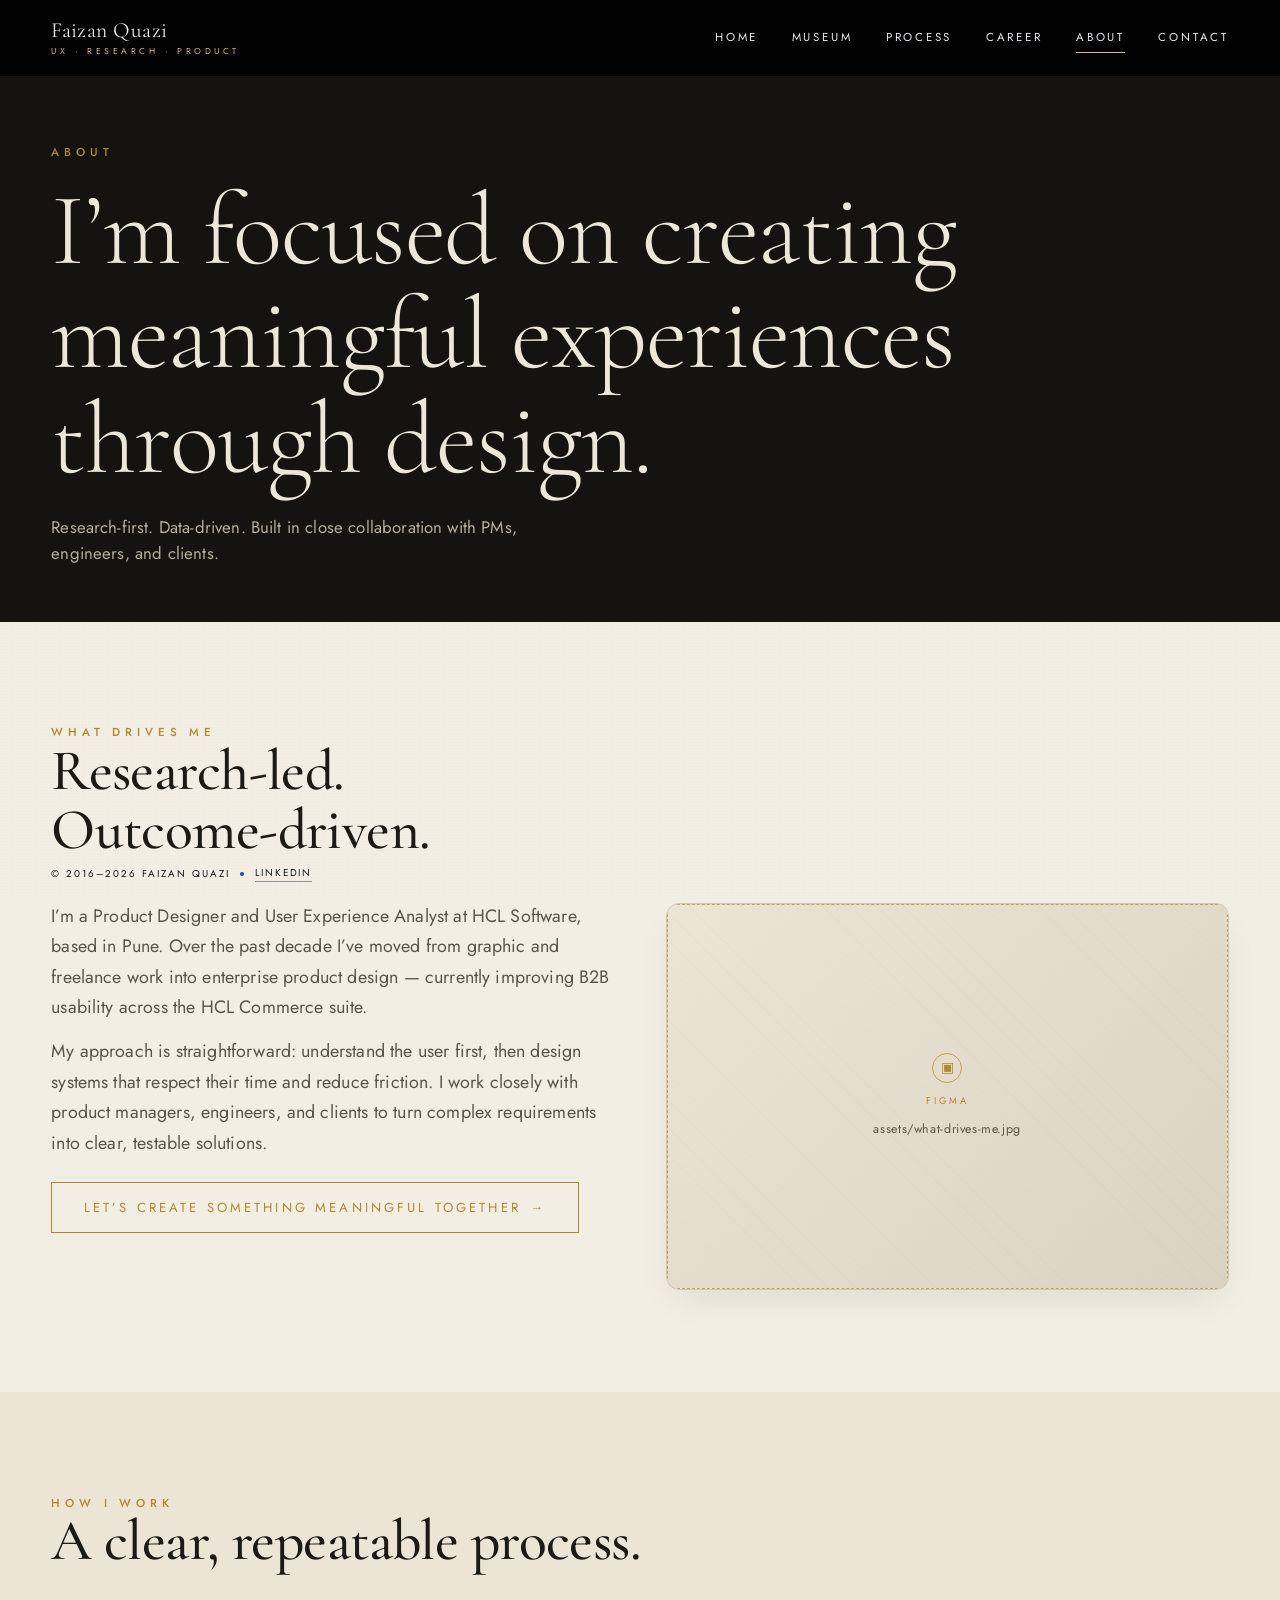
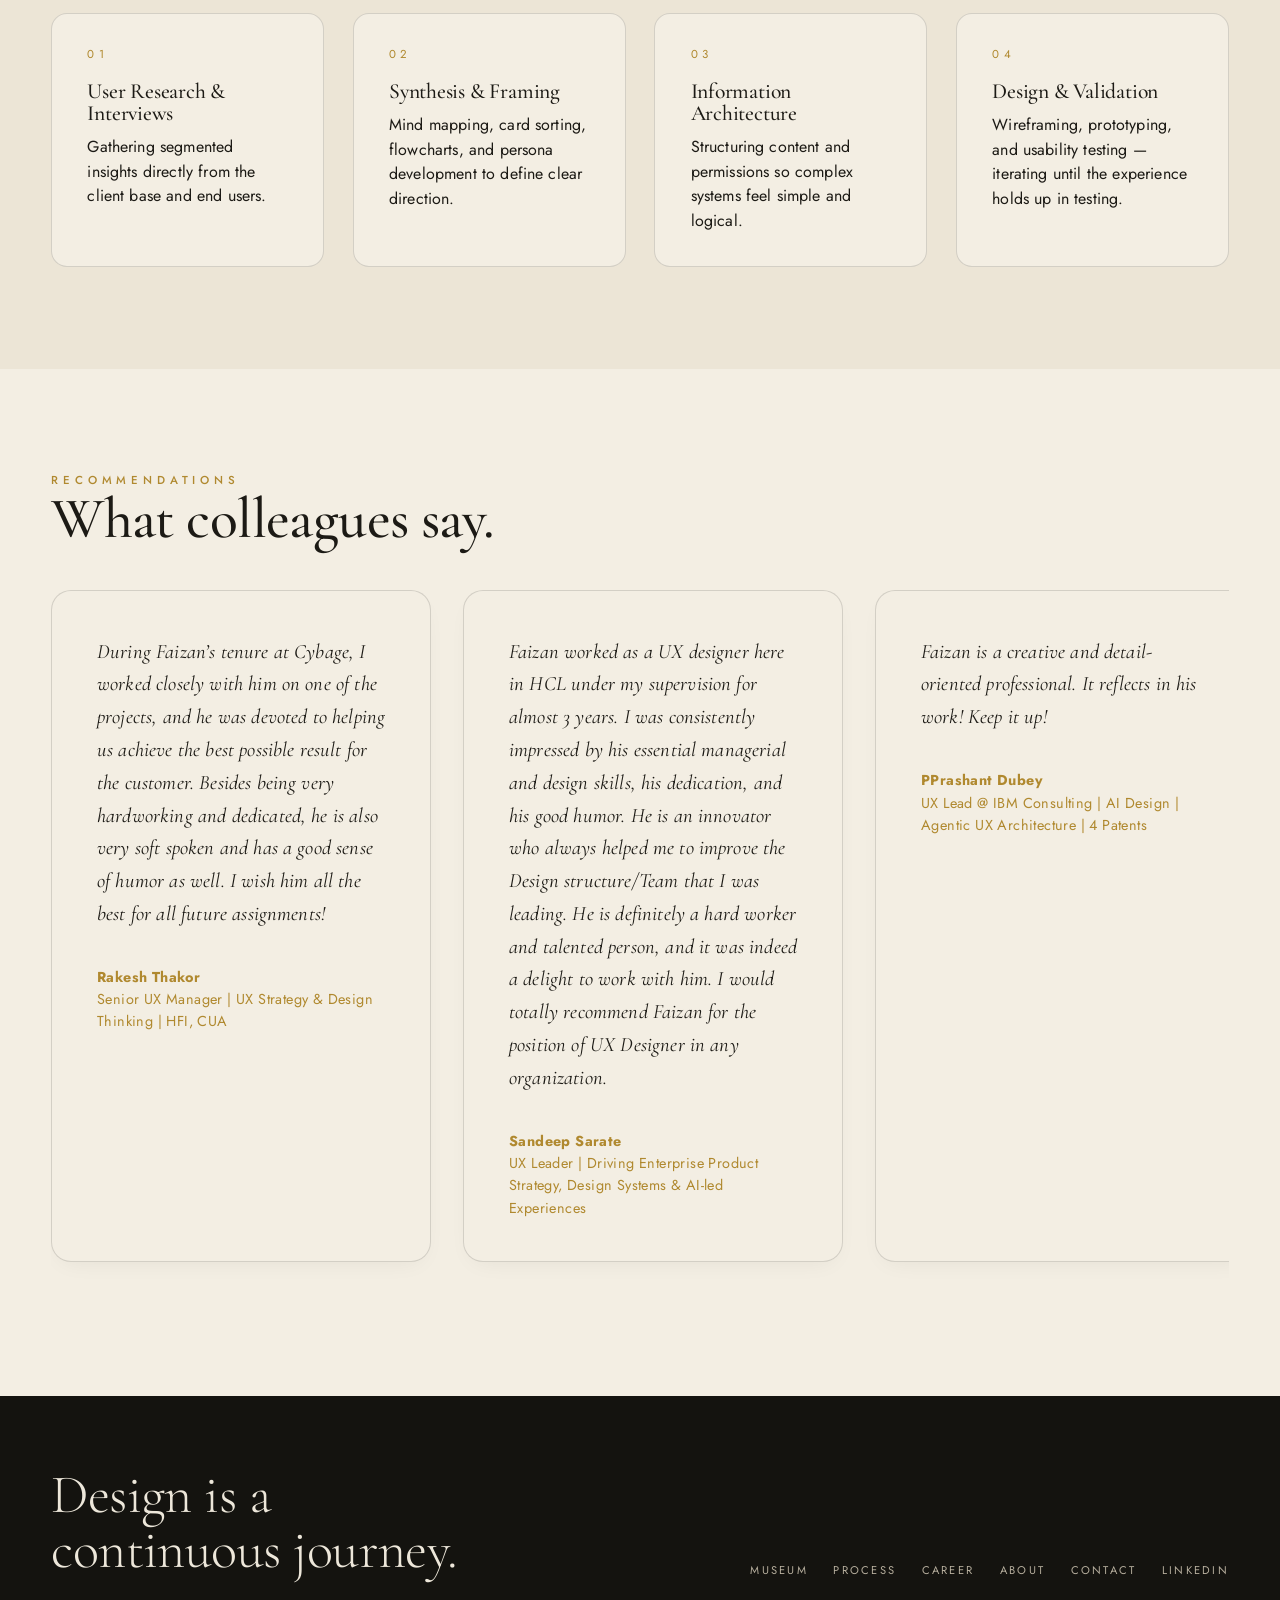
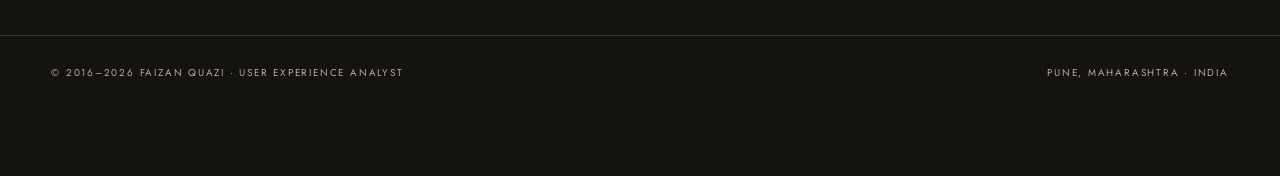
==== commit 12f1b87a: "Update recommendations section in about.html Removed placeholder recommendations and added actual te" ====
--- a/about.html
+++ b/about.html
@@ -121,45 +121,55 @@
     </div>
   </section>
 
-  <!-- QUOTE CAROUSEL - Refined & Interactive -->
-  <section class="section">
-    <div class="section__head reveal">
-      <div>
-        <p class="eyebrow">RECOMMENDATIONS</p>
-        <h2>What colleagues say.</h2>
-      </div>
-    </div>
-
-    <div class="quote-carousel reveal" data-d="1">
-
-      <!-- ============================================================
-           REAL RECOMMENDATIONS GO HERE.
-           These are placeholders — replace them with Faizan's actual
-           LinkedIn recommendations so nothing is invented.
-           1. Open: https://www.linkedin.com/in/faizanquazi/details/recommendations/
-           2. For each one, copy the recommendation text into <p>…</p>
-              (keep it in the recommender's own words).
-           3. Put their real name, title and company in .quote-src.
-           Add or delete quote-card blocks as needed.
-      ============================================================ -->
-
-      <div class="quote-card">
-        <p>“Paste a recommendation from your LinkedIn profile here, in the recommender’s own words.”</p>
-        <div class="quote-src">— Full Name · Title · Company</div>
-      </div>
-
-      <div class="quote-card">
-        <p>“Paste a second recommendation here.”</p>
-        <div class="quote-src">— Full Name · Title · Company</div>
-      </div>
-
-      <div class="quote-card">
-        <p>“Paste a third recommendation here, or remove this card.”</p>
-        <div class="quote-src">— Full Name · Title · Company</div>
-      </div>
-
-    </div>
-  </section>
+<!-- RECOMMENDATIONS -->
+<section class="section">
+  <div class="section__head reveal">
+    <div>
+      <p class="eyebrow">RECOMMENDATIONS</p>
+      <h2>What colleagues say.</h2>
+    </div>
+  </div>
+  
+  <div class="quote-carousel reveal" data-d="1">
+    
+    <!-- Recommendation 1 -->
+    <div class="quote-card">
+      <p>During Faizan’s tenure at Cybage, I worked closely with him on one of the projects, and he was devoted to helping us achieve the best possible result for the customer. Besides being very hardworking and dedicated, he is also very soft spoken and has a good sense of humor as well. I wish him all the best for all future assignments!</p>
+      <div class="quote-src">
+        <strong>Rakesh Thakor</strong><br>
+        <span>Senior UX Manager | UX Strategy &amp; Design Thinking | HFI, CUA</span>
+      </div>
+    </div>
+    
+    <!-- Recommendation 2 -->
+    <div class="quote-card">
+      <p>Faizan worked as a UX designer here in HCL under my supervision for almost 3 years. I was consistently impressed by his essential managerial and design skills, his dedication, and his good humor. He is an innovator who always helped me to improve the Design structure/Team that I was leading. He is definitely a hard worker and talented person, and it was indeed a delight to work with him. I would totally recommend Faizan for the position of UX Designer in any organization.</p>
+      <div class="quote-src">
+        <strong>Sandeep Sarate</strong><br>
+        <span>UX Leader | Driving Enterprise Product Strategy, Design Systems &amp; AI-led Experiences</span>
+      </div>
+    </div>
+    
+    <!-- Recommendation 3 -->
+    <div class="quote-card">
+      <p>Faizan is a creative and detail-oriented professional. It reflects in his work! Keep it up!</p>
+      <div class="quote-src">
+        <strong>PPrashant Dubey</strong><br>
+        <span>UX Lead @ IBM Consulting | AI Design | Agentic UX Architecture | 4 Patents</span>
+      </div>
+    </div>
+    
+    <!-- Recommendation 4 -->
+    <div class="quote-card">
+      <p>Faizan has diligently worked as a user experience designer at Brightbrain Marketing Tech, doing design work and delivering recommended designs and solving problems with creative solutions. Faizan, as a UX designer, would be an asset to institutions that will hire his services.</p>
+      <div class="quote-src">
+        <strong>Nishant B.</strong><br>
+        <span>Designing for impact, teaching for fun, and unlearning every day.</span>
+      </div>
+    </div>
+    
+  </div>
+</section>
 
   <footer class="foot">
     <div class="foot__in">
--- a/styles.css
+++ b/styles.css
@@ -2,12 +2,24 @@
    FAIZAN QUAZI — UX PORTFOLIO
    Museum-grade editorial · Orca theme
    Palette: warm white · charcoal · gold · silver · ocean blue
-   One stylesheet shared across every page.
-   ===================================================================== */
-
-/* ----------  DESIGN TOKENS  ---------- */
+   One consolidated stylesheet shared across every page.
+
+   STRUCTURE
+   01 Tokens            08 Chapter 03 — Career
+   02 Reset & base      09 Chapter 04 — Expertise
+   03 Atoms             10 Chapter 05 — Contact
+   04 Media system      11 Page shell (sub-pages)
+   05 Navigation        12 Work museum
+   06 Pager & chapters  13 Careers timeline
+   07 Chapter 01 — Hero 14 About / Contact page / Prototype
+   15 Reveal · scroll-progress
+   16 Responsive  17 Reduced motion
+   ===================================================================== */
+
+/* =====================================================================
+   01 · DESIGN TOKENS
+   ===================================================================== */
 :root{
-  /* surfaces */
   --warm-white:   #F3EEE3;
   --warm-white-2: #ECE5D6;
   --stone:        #DAD2C2;
@@ -15,7 +27,6 @@
   --charcoal-2:   #211E18;
   --ink:          #1C1A15;
 
-  /* accents */
   --gold:         #B0892F;
   --gold-soft:    #C9A24A;
   --gold-pale:    #E4CE93;
@@ -25,57 +36,48 @@
   --ocean-deep:   #3F6675;
   --ocean-pale:   #AFC9D2;
 
-  /* text */
   --text:         #1C1A15;
   --text-soft:    #5A554A;
   --text-faint:   #8A8478;
   --on-dark:      #EDE7DA;
   --on-dark-soft: #B6AE9D;
 
-  /* type */
   --display: "Cormorant Garamond", Georgia, serif;
   --ui:      "Jost", "Helvetica Neue", Arial, sans-serif;
 
-  /* metrics */
-  --gut: clamp(1.25rem, 4vw, 4rem);
+  --gut:  clamp(1.25rem, 4vw, 4rem);
   --maxw: 1500px;
   --ease: cubic-bezier(.7,0,.2,1);
-  --line: rgba(20,19,15,.14);
+  --ease-ui: cubic-bezier(.4,0,.2,1);
+  --line:   rgba(20,19,15,.14);
   --line-d: rgba(237,231,218,.16);
 }
 
-/* ----------  RESET  ---------- */
+/* =====================================================================
+   02 · RESET & BASE
+   ===================================================================== */
 *,*::before,*::after{ box-sizing:border-box; margin:0; padding:0; }
 html{ -webkit-text-size-adjust:100%; scroll-behavior:smooth; }
 body{
-  font-family:var(--ui);
-  background:var(--warm-white);
-  color:var(--text);
-  line-height:1.55;
-  letter-spacing:.01em;
-  -webkit-font-smoothing:antialiased;
-  text-rendering:optimizeLegibility;
-  overflow-x:hidden;
+  font-family:var(--ui); background:var(--warm-white); color:var(--text);
+  line-height:1.55; letter-spacing:.01em;
+  -webkit-font-smoothing:antialiased; text-rendering:optimizeLegibility; overflow-x:hidden;
 }
 img,video{ display:block; max-width:100%; }
 a{ color:inherit; text-decoration:none; }
 button{ font:inherit; color:inherit; cursor:pointer; background:none; border:none; }
 ul{ list-style:none; }
-
 h1,h2,h3,h4{ font-family:var(--display); font-weight:500; line-height:1.02; letter-spacing:-.01em; }
-
-/* paper grain atmosphere */
 body::before{
   content:""; position:fixed; inset:0; z-index:0; pointer-events:none;
   background-image:radial-gradient(rgba(20,19,15,.025) 1px, transparent 1px);
   background-size:3px 3px; opacity:.6;
 }
 
-/* ----------  SHARED ATOMS  ---------- */
-.eyebrow{
-  font-size:.72rem; letter-spacing:.42em; text-transform:uppercase;
-  color:var(--gold); font-weight:500;
-}
+/* =====================================================================
+   03 · SHARED ATOMS
+   ===================================================================== */
+.eyebrow{ font-size:.72rem; letter-spacing:.42em; text-transform:uppercase; color:var(--gold); font-weight:500; }
 .eyebrow--ocean{ color:var(--ocean-deep); }
 .rule{ height:1px; background:var(--line); border:0; }
 .gold-line{ height:1px; width:64px; background:linear-gradient(90deg,var(--gold),transparent); }
@@ -84,76 +86,74 @@
   display:inline-flex; align-items:center; gap:.7em;
   font-family:var(--ui); font-size:.78rem; letter-spacing:.22em; text-transform:uppercase;
   padding:1.05em 2.1em; border:1px solid var(--charcoal);
-  position:relative; overflow:hidden; transition:color .5s var(--ease);
-  z-index:0;
-}
-.btn::after{
-  content:""; position:absolute; inset:0; z-index:-1; background:var(--charcoal);
-  transform:translateY(101%); transition:transform .5s var(--ease);
-}
+  position:relative; overflow:hidden; transition:color .5s var(--ease); z-index:0;
+}
+.btn::after{ content:""; position:absolute; inset:0; z-index:-1; background:var(--charcoal);
+  transform:translateY(101%); transition:transform .5s var(--ease); }
 .btn:hover{ color:var(--warm-white); }
 .btn:hover::after{ transform:translateY(0); }
-.btn--gold{ border-color:var(--gold); color:var(--gold); }
+.btn--gold{ border-color:var(--gold); color:var(--gold); border-width:1.5px;
+  padding:1.1em 2.4em; font-size:.82rem; letter-spacing:.24em; }
 .btn--gold::after{ background:var(--gold); }
 .btn--gold:hover{ color:var(--charcoal); }
 .btn--light{ border-color:var(--on-dark); color:var(--on-dark); }
 .btn--light::after{ background:var(--on-dark); }
 .btn--light:hover{ color:var(--charcoal); }
+.btn--outline{ border:1px solid #1C1A15; color:#1C1A15; }
+.btn--outline:hover{ background:#1C1A15; color:#f8f4eb; }
 .btn .arr{ transition:transform .4s var(--ease); }
 .btn:hover .arr{ transform:translateX(4px); }
 
-/* ----------  MEDIA PLACEHOLDER SYSTEM  ----------
-   Drop a real file into /assets with the name shown in the box.
-   No code edits needed — the image/video simply appears.            */
+/* =====================================================================
+   04 · MEDIA PLACEHOLDER SYSTEM
+   ===================================================================== */
 .media{ position:relative; overflow:hidden; background:var(--warm-white-2); }
 .media img,.media video{ width:100%; height:100%; object-fit:cover; }
 .media__ph{
   position:absolute; inset:0; display:flex; flex-direction:column;
   align-items:center; justify-content:center; gap:.7rem; text-align:center;
-  padding:1.2rem; background:
-     linear-gradient(135deg, var(--warm-white-2), var(--stone));
+  padding:1.2rem; background:linear-gradient(135deg, var(--warm-white-2), var(--stone));
   border:1px dashed var(--gold-soft); color:var(--text-soft);
 }
-.media__ph::before{
-  content:""; position:absolute; inset:0; opacity:.5;
-  background:repeating-linear-gradient(45deg,transparent 0 18px,rgba(176,137,47,.06) 18px 19px);
-}
-.media__ph .tag{
-  font-size:.6rem; letter-spacing:.32em; text-transform:uppercase; color:var(--gold);
-}
-.media__ph .file{
-  font-family:var(--ui); font-size:.78rem; letter-spacing:.05em; color:var(--text-soft);
-  word-break:break-all; max-width:90%;
-}
-.media__ph .ico{
-  width:30px; height:30px; border:1.5px solid var(--gold-soft); border-radius:50%;
-  display:grid; place-items:center; color:var(--gold); font-size:.85rem;
-}
-/* hide placeholder once the real media loads */
+.media__ph::before{ content:""; position:absolute; inset:0; opacity:.5;
+  background:repeating-linear-gradient(45deg,transparent 0 18px,rgba(176,137,47,.06) 18px 19px); }
+.media__ph .tag{ font-size:.6rem; letter-spacing:.32em; text-transform:uppercase; color:var(--gold); }
+.media__ph .file{ font-family:var(--ui); font-size:.78rem; letter-spacing:.05em; color:var(--text-soft);
+  word-break:break-all; max-width:90%; }
+.media__ph .ico{ width:30px; height:30px; border:1.5px solid var(--gold-soft); border-radius:50%;
+  display:grid; place-items:center; color:var(--gold); font-size:.85rem; }
 .media.is-loaded .media__ph{ display:none; }
-/* dark contexts */
 .media--dark .media__ph{ background:linear-gradient(135deg,#23211b,#16140f); color:var(--on-dark-soft); }
 
-/* ====================================================================
-   COPYRIGHT BADGE  — fixed corner on every page
-   ==================================================================== */
-.copyright{
-  position:fixed; left:var(--gut); bottom:1.1rem; z-index:120;
-  display:flex; align-items:center; gap:.65rem; mix-blend-mode:difference;
-  font-size:.62rem; letter-spacing:.2em; text-transform:uppercase; color:#fff;
-}
-.copyright a{ border-bottom:1px solid rgba(255,255,255,.4); padding-bottom:1px; }
-.copyright a:hover{ color:var(--gold-pale); }
-.copyright .dot{ width:4px; height:4px; border-radius:50%; background:var(--gold-soft); }
-
-/* ====================================================================
-   NAVIGATION  — shared across pages
-   ==================================================================== */
+/* =====================================================================
+   05 · NAVIGATION  (single consolidated definition)
+   ===================================================================== */
 .nav{
   position:fixed; top:0; left:0; right:0; z-index:110;
   display:flex; align-items:center; justify-content:space-between;
-  padding:1.25rem var(--gut); mix-blend-mode:difference; color:#fff;
-}
+  padding:1.25rem var(--gut); color:#fff;
+  background:rgba(20,19,15,.92);
+  -webkit-backdrop-filter:blur(0px); backdrop-filter:blur(0px);
+  mix-blend-mode:difference;
+  transition:transform .5s var(--ease-ui), background .4s ease,
+             backdrop-filter .4s ease, padding .4s ease, font-size .3s ease;
+  will-change:transform;
+}
+.nav.scrolled{
+  background:rgba(20,19,15,.78);
+  -webkit-backdrop-filter:blur(14px); backdrop-filter:blur(14px);
+  mix-blend-mode:normal;
+  box-shadow:0 6px 25px -12px rgba(0,0,0,.35);
+  padding:.65rem var(--gut);
+}
+.nav.scrolled .nav__brand{ font-size:1.15rem; }
+.nav.scrolled .nav__brand small{ font-size:.48rem; margin-top:.18rem; }
+.nav.scrolled .nav__links a{ font-size:.66rem; letter-spacing:.26em; }
+.nav.scrolled .nav__brand,
+.nav.scrolled .nav__links a{ opacity:.92; }
+.nav--hidden{ transform:translateY(-120%); pointer-events:none; }
+.nav:not(.nav--hidden){ transform:translateY(0); }
+
 .nav__brand{ font-family:var(--display); font-size:1.35rem; letter-spacing:.02em; line-height:1; }
 .nav__brand small{ display:block; font-family:var(--ui); font-size:.54rem; letter-spacing:.4em;
   text-transform:uppercase; color:var(--gold-pale); margin-top:.35rem; }
@@ -165,254 +165,56 @@
 .nav__burger{ display:none; flex-direction:column; gap:5px; width:26px; }
 .nav__burger span{ height:1.5px; background:#fff; transition:.4s var(--ease); }
 
-/* ====================================================================
-   HORIZONTAL CHAPTER PAGER  (index)
-   ==================================================================== */
+/* =====================================================================
+   06 · COPYRIGHT BADGE  (corner, every page)
+   ===================================================================== */
+.copyright{
+  position:fixed; left:var(--gut); bottom:1.1rem; z-index:120;
+  display:flex; align-items:center; gap:.65rem; mix-blend-mode:difference;
+  font-size:.62rem; letter-spacing:.2em; text-transform:uppercase; color:#fff;
+}
+.copyright a{ border-bottom:1px solid rgba(255,255,255,.4); padding-bottom:1px; }
+.copyright a:hover{ color:var(--gold-pale); }
+.copyright .dot{ width:4px; height:4px; border-radius:50%; background:var(--gold-soft); }
+.pager ~ .copyright{
+  mix-blend-mode:normal; color:#fff;
+  background:rgba(20,19,15,.6);
+  -webkit-backdrop-filter:blur(10px); backdrop-filter:blur(10px);
+  padding:.5rem .9rem; border-radius:50px;
+  border:1px solid rgba(237,231,218,.14);
+  box-shadow:0 8px 24px -10px rgba(0,0,0,.55);
+}
+.pager ~ .copyright a{ color:#fff; border-bottom-color:rgba(255,255,255,.45); }
+.pager ~ .copyright a:hover{ color:var(--gold-pale); }
+
+/* =====================================================================
+   07 · HORIZONTAL CHAPTER PAGER  (index)
+   ===================================================================== */
 .pager{ position:fixed; inset:0; overflow:hidden; z-index:1; }
-.pager__track{
-  display:flex; height:100%; will-change:transform;
-  transition:transform 1s var(--ease);
-}
-.chapter{
-  flex:0 0 100vw; width:100vw; height:100vh; height:100dvh;
-  position:relative; overflow:hidden;
-}
+.pager__track{ display:flex; height:100%; will-change:transform; transition:transform 1s var(--ease); }
+.chapter{ flex:0 0 100vw; width:100vw; height:100vh; height:100dvh; position:relative; overflow:hidden; }
 .chapter__inner{
   position:relative; z-index:2; height:100%;
   display:flex; flex-direction:column; justify-content:flex-start;
   padding:7rem var(--gut) 5rem; max-width:var(--maxw); margin:0 auto;
 }
-.hero .chapter__inner{
-  justify-content:center;
-}
-
-/* chapter index marker (top-right of each panel) */
 .chapter__no{
   position:absolute; top:6.5rem; right:var(--gut); z-index:3;
   font-family:var(--display); font-size:clamp(3rem,9vw,7rem); line-height:.8;
   color:transparent; -webkit-text-stroke:1px var(--gold-soft); opacity:.5;
 }
 .chapter--dark .chapter__no{ -webkit-text-stroke-color:rgba(228,206,147,.45); }
-
-/* ---- Chapter 1 : Intro / video bg ---- */
-.hero{ background:var(--charcoal); color:var(--on-dark); }
-.hero .media{ position:absolute; inset:0; z-index:0; }
-.hero .media::after{ content:""; position:absolute; inset:0;
-  background:linear-gradient(180deg,rgba(10,12,14,.55),rgba(10,12,14,.78)); }
-.hero .chapter__inner{ justify-content:flex-end; padding-bottom:7rem; }
-.hero h1{ font-size:clamp(3rem,11vw,9.5rem); font-weight:300; color:var(--on-dark);
-  letter-spacing:-.02em; }
-.hero h1 em{ font-style:italic; color:var(--gold-pale); }
-.hero .role{ font-size:.82rem; letter-spacing:.4em; text-transform:uppercase;
-  color:var(--ocean-pale); margin:1.4rem 0 .4rem; }
-.hero .lede{ max-width:46ch; color:var(--on-dark-soft); font-size:1.05rem; margin-top:1.2rem; }
-.hero .hero__meta{ display:flex; gap:2.4rem; margin-top:2.4rem; flex-wrap:wrap; }
-.hero .hero__meta div span{ display:block; }
-.hero .hero__meta .k{ font-size:.62rem; letter-spacing:.3em; text-transform:uppercase; color:var(--gold-soft); }
-.hero .hero__meta .v{ font-family:var(--display); font-size:1.3rem; }
-
-/* ---- generic light chapter ---- */
 .chapter--light{ background:var(--warm-white); color:var(--text); }
 .chapter--stone{ background:var(--warm-white-2); }
 .chapter--dark{ background:var(--charcoal); color:var(--on-dark); }
 .chapter--ocean{ background:linear-gradient(160deg,#dfe9ec,#cdddE2 70%,#bcd2d8); }
-
 .chapter h2{ font-size:clamp(2.4rem,6vw,4.6rem); }
 .chapter .lede{ max-width:52ch; color:var(--text-soft); font-size:1.05rem; }
 .chapter--dark .lede{ color:var(--on-dark-soft); }
 
-/* projects chapter */
-.proj-grid{ display:grid; grid-template-columns:repeat(3,1fr); gap:1.4rem; margin-top:2.6rem; }
-.proj-card{ position:relative; cursor:pointer; }
-.proj-card .media{ aspect-ratio:4/5; border:1px solid var(--line); }
-.proj-card h3{ font-size:1.5rem; margin-top:1rem; }
-.proj-card .meta{ font-size:.66rem; letter-spacing:.26em; text-transform:uppercase; color:var(--gold); }
-.proj-card .media::after{ content:""; position:absolute; inset:0; background:rgba(20,19,15,0);
-  transition:background .5s var(--ease); }
-.proj-card:hover .media::after{ background:rgba(20,19,15,.12); }
-
-/* mini timeline (index careers chapter) */
-/* ====================================================================
-   CHAPTER 03 — PREMIUM CAREER TIMELINE (Index)
-   ==================================================================== */
-.career-timeline {
-  display: grid;
-  grid-template-columns: repeat(auto-fit, minmax(170px, 1fr));
-  gap: 1.4rem;
-  margin-top: 3rem;
-  border-top: 1px solid rgba(237,231,218,0.15);
-  padding-top: 2.2rem;
-}
-
-.career-item {
-  position: relative;
-  padding: 1.5rem 1.7rem 1.7rem;
-  border: 1px solid rgba(237,231,218,0.12);
-  border-radius: 14px;
-  background: rgba(20,19,15,0.35);
-  transition: all 0.4s var(--ease);
-}
-
-.career-item:hover {
-  border-color: var(--gold-soft);
-  background: rgba(20,19,15,0.55);
-  transform: translateY(-5px);
-  box-shadow: 0 20px 45px -15px rgba(0,0,0,0.3);
-}
-
-.career-item.current {
-  border-color: var(--gold);
-  background: rgba(176,137,47,0.07);
-}
-
-.career-year {
-  font-family: var(--display);
-  font-size: 1.6rem;
-  color: var(--gold-pale);
-  margin-bottom: 0.65rem;
-  letter-spacing: -.02em;
-}
-
-.career-role .company {
-  display: block;
-  font-size: 1.08rem;
-  color: var(--on-dark);
-  font-weight: 500;
-}
-
-.career-role .title {
-  display: block;
-  font-size: 0.82rem;
-  color: var(--on-dark-soft);
-  letter-spacing: .015em;
-  margin-top: 0.3rem;
-}
-
-/* about chapter quote */
-.bigquote{ font-family:var(--display); font-size:clamp(1.8rem,4.2vw,3.4rem);
-  font-style:italic; line-height:1.18; max-width:20ch; }
-.bigquote .src{ display:block; font-family:var(--ui); font-style:normal; font-size:.7rem;
-  letter-spacing:.26em; text-transform:uppercase; color:var(--gold); margin-top:1.6rem; }
-
-/* ====================================================================
-   CHAPTER 04 — INTERACTIVE EXPERTISE GRID (Index)
-   ==================================================================== */
-.about-preview{
-  display:grid;
-  grid-template-columns:55% 45%;
-  gap:4rem;
-  align-items:center;
-}
-
-.expertise-grid {
-  display: grid;
-  grid-template-columns: repeat(2, 1fr);
-  gap: 1.1rem;
-}
-
-.expertise-card {
-  display: flex;
-  align-items: center;
-  gap: 1.1rem;
-  padding: 1.35rem 1.5rem;
-  background: rgba(255,255,255,0.55);
-  border: 1px solid rgba(20,19,15,0.08);
-  border-radius: 14px;
-  transition: all 0.4s var(--ease);
-  position: relative;
-  overflow: hidden;
-}
-
-.expertise-card:hover {
-  background: rgba(255,255,255,0.85);
-  border-color: var(--gold-soft);
-  transform: translateY(-6px);
-  box-shadow: 0 25px 55px -20px rgba(20,19,15,0.18);
-}
-
-/* Subtle shine effect on hover */
-.expertise-card::after {
-  content: '';
-  position: absolute;
-  top: -50%;
-  left: -100%;
-  width: 50%;
-  height: 200%;
-  background: linear-gradient(
-    120deg,
-    transparent,
-    rgba(255,255,255,0.6),
-    transparent
-  );
-  transition: left 0.6s;
-}
-
-.expertise-card:hover::after {
-  left: 250%;
-}
-
-.expertise-icon {
-  width: 52px;
-  height: 52px;
-  border-radius: 12px;
-  background: rgba(20,19,15,0.06);
-  display: flex;
-  align-items: center;
-  justify-content: center;
-  flex-shrink: 0;
-  transition: transform 0.4s var(--ease);
-}
-
-.expertise-card:hover .expertise-icon {
-  transform: scale(1.08);
-}
-
-.expertise-icon .ico-placeholder {
-  font-size: 1.65rem;
-  opacity: 0.85;
-}
-
-.expertise-content {
-  display: flex;
-  flex-direction: column;
-}
-
-.expertise-content .num {
-  font-size: 0.68rem;
-  letter-spacing: .32em;
-  text-transform: uppercase;
-  color: var(--gold);
-  margin-bottom: 0.25rem;
-}
-
-.expertise-content .title {
-  font-family: var(--display);
-  font-size: 1.22rem;
-  color: var(--text);
-  line-height: 1.15;
-}
-
-/* Tool cards (Figma, XD, Miro, etc.) get a slightly different treatment */
-.expertise-card.tool {
-  background: rgba(255,255,255,0.7);
-}
-
-.expertise-card.tool:hover {
-  background: rgba(255,255,255,0.95);
-}
-
-/* contact chapter */
-.contact-flex{ display:grid; grid-template-columns:1.1fr .9fr; gap:4rem; margin-top:2.4rem; align-items:end; }
-.contact-list li{ padding:1rem 0; border-bottom:1px solid var(--line-d); display:flex;
-  justify-content:space-between; gap:1rem; align-items:baseline; }
-.contact-list .k{ font-size:.64rem; letter-spacing:.28em; text-transform:uppercase; color:var(--gold-soft); }
-.contact-list .v{ font-family:var(--display); font-size:1.25rem; }
-
-/* ----------  PAGER UI : dots + progress + hint  ---------- */
 .pager-dots{ position:fixed; right:1.3rem; top:50%; transform:translateY(-50%);
   z-index:115; display:flex; flex-direction:column; gap:1rem; mix-blend-mode:difference; }
-.pager-dots button{ width:9px; height:9px; border:1px solid #fff; border-radius:50%;
-  transition:.4s var(--ease); }
+.pager-dots button{ width:9px; height:9px; border:1px solid #fff; border-radius:50%; transition:.4s var(--ease); }
 .pager-dots button.active{ background:#fff; transform:scale(1.25); }
 .pager-progress{ position:fixed; left:0; top:0; height:2px; width:0; background:var(--gold);
   z-index:130; transition:width .9s var(--ease); }
@@ -424,9 +226,172 @@
   background:var(--gold-pale); animation:swipe 2.4s var(--ease) infinite; }
 @keyframes swipe{ 0%{transform:translateX(-120%)} 60%,100%{transform:translateX(280%)} }
 
-/* ====================================================================
-   STANDARD (vertical) PAGE SHELL  — work / careers / about / contact / process
-   ==================================================================== */
+/* =====================================================================
+   CHAPTER 01 · HERO  (HD orca still → click-to-play video)
+   ===================================================================== */
+.hero{ background:var(--charcoal); color:var(--on-dark); }
+.hero .media{ position:absolute; inset:0; z-index:0; }
+.hero .media::after{ content:""; position:absolute; inset:0;
+  background:linear-gradient(180deg,rgba(10,12,14,.55),rgba(10,12,14,.78)); }
+.hero .chapter__inner{ justify-content:flex-end; padding-bottom:6.5rem; }
+
+.hero-media img,
+.hero-media video{ position:absolute; inset:0; width:100%; height:100%;
+  object-fit:cover; object-position:center 45%; }
+.hero-media .hero-poster{ z-index:0; }
+.hero-media video{ z-index:1; opacity:0; transition:opacity .8s var(--ease); }
+.hero-media.playing video{ opacity:1; }
+
+.hero h1{ font-size:clamp(2.3rem, min(10.5vw, 13vh), 8rem); font-weight:300;
+  color:var(--on-dark); letter-spacing:-.02em; line-height:.98; }
+.hero h1 em{ font-style:italic; color:var(--gold-pale); }
+.hero .role{ font-size:.82rem; letter-spacing:.4em; text-transform:uppercase;
+  color:var(--ocean-pale); margin:1.4rem 0 .4rem; }
+.hero .lede{ max-width:46ch; color:var(--on-dark-soft);
+  font-size:clamp(.92rem, 1.1vw, 1.05rem); margin-top:1.2rem; }
+.hero .hero__meta{ display:flex; gap:2.4rem; margin-top:2.4rem; flex-wrap:wrap; }
+.hero .hero__meta div span{ display:block; }
+.hero .hero__meta .k{ font-size:.62rem; letter-spacing:.3em; text-transform:uppercase; color:var(--gold-soft); }
+.hero .hero__meta .v{ font-family:var(--display); font-size:1.3rem; }
+
+/* play button — base centered; the breakpoints below move it to the
+   lower-right "open water" position on every real screen */
+.hero-play{
+  position:absolute; top:46%; left:50%; transform:translate(-50%,-50%);
+  z-index:5; width:clamp(62px, 6vw, 90px); height:clamp(62px, 6vw, 90px);
+  border-radius:50%; display:grid; place-items:center; cursor:pointer;
+  color:var(--gold-pale); background:rgba(237,231,218,.06);
+  -webkit-backdrop-filter:blur(4px); backdrop-filter:blur(4px);
+  border:1px solid rgba(228,206,147,.65);
+  transition:transform .4s var(--ease), background .4s var(--ease),
+             color .4s var(--ease), opacity .4s var(--ease);
+}
+.hero-play:hover{ background:var(--gold-pale); border-color:var(--gold-pale);
+  color:var(--charcoal); transform:translate(-50%,-50%) scale(1.06); }
+.hero-play svg{ width:clamp(20px, 2vw, 28px); height:auto; margin-left:4px; }
+.hero-play::before{ content:"Play the film"; position:absolute; left:50%; top:calc(100% + 14px);
+  transform:translateX(-50%); white-space:nowrap; font-family:var(--ui); font-size:.58rem;
+  letter-spacing:.34em; text-transform:uppercase; color:var(--on-dark-soft); }
+.hero-play::after{ content:""; position:absolute; inset:-12px; border-radius:50%;
+  border:1px solid rgba(237,231,218,.30); animation:heroPulse 2.6s var(--ease) infinite; }
+@keyframes heroPulse{ 0%{transform:scale(1);opacity:.6} 70%,100%{transform:scale(1.4);opacity:0} }
+.hero-media.playing ~ .hero-play{ opacity:0; pointer-events:none; }
+
+/* =====================================================================
+   CHAPTER 02 · MUSEUM  (scrolls internally; finished project tiles)
+   ===================================================================== */
+.chapter--light .chapter__inner{
+  height:100% !important; min-height:0 !important;
+  overflow-y:auto; -webkit-overflow-scrolling:touch;
+  justify-content:flex-start; scroll-behavior:smooth;
+  padding-top:7rem; padding-bottom:8.5rem;
+  scrollbar-width:thin; scrollbar-color:var(--gold-soft) transparent;
+}
+.chapter--light .chapter__inner::-webkit-scrollbar{ width:5px; }
+.chapter--light .chapter__inner::-webkit-scrollbar-thumb{ background:var(--gold-soft); border-radius:4px; }
+.chapter--light .chapter__inner::-webkit-scrollbar-track{ background:transparent; }
+.chapter--light .proj-grid,
+.chapter--light .proj-card,
+.chapter--light .media{ pointer-events:auto; }
+
+.proj-grid{ display:grid; grid-template-columns:repeat(3,1fr); gap:1.4rem; margin-top:2.6rem; }
+.proj-card{ display:block; position:relative; cursor:pointer; transition:transform .45s var(--ease); }
+.proj-card:hover{ transform:translateY(-8px); }
+.proj-card .media{ aspect-ratio:16/10; border:1px solid var(--line); border-radius:6px;
+  box-shadow:0 18px 40px -28px rgba(20,19,15,.45); transition:box-shadow .45s var(--ease); }
+.proj-card:hover .media{ box-shadow:0 34px 60px -30px rgba(20,19,15,.55); }
+.proj-card .media::after{ content:""; position:absolute; inset:0; background:rgba(20,19,15,0);
+  transition:background .5s var(--ease); }
+.proj-card:hover .media::after{ background:rgba(20,19,15,.12); }
+.proj-card__body{ padding:1.3rem 0 0; }
+.proj-card__body .tag{ display:block; margin-bottom:.5rem; font-size:.62rem; letter-spacing:.26em;
+  text-transform:uppercase; color:var(--gold); }
+.proj-card__body h3{ font-size:1.5rem; line-height:1.1; margin:0 0 .55rem; color:var(--text); }
+.proj-card__body p{ font-size:.92rem; line-height:1.55; color:var(--text-soft); margin:0 0 1rem; max-width:34ch; }
+.proj-card__body .arr{ display:inline-flex; align-items:center; gap:.45em; font-size:.64rem;
+  letter-spacing:.22em; text-transform:uppercase; color:var(--gold);
+  transition:gap .35s var(--ease), color .35s var(--ease); }
+.proj-card:hover .proj-card__body .arr{ gap:.85em; color:var(--gold-soft); }
+.proj-card.process-tile .proj-card__body .tag,
+.proj-card.process-tile .proj-card__body .arr{ color:var(--ocean-deep); }
+.ch2-end-hint{ text-align:center; margin-top:1.4rem; font-size:.6rem; letter-spacing:.3em;
+  text-transform:uppercase; color:var(--gold); opacity:.7; }
+
+/* =====================================================================
+   08 · CHAPTER 03 · CAREER TIMELINE (index)
+   ===================================================================== */
+.career-timeline{ display:grid; grid-template-columns:repeat(auto-fit, minmax(170px, 1fr));
+  gap:1.4rem; margin-top:3rem; border-top:1px solid rgba(237,231,218,0.15); padding-top:2.2rem; }
+.career-item{ position:relative; padding:1.5rem 1.7rem 1.7rem; border:1px solid rgba(237,231,218,0.12);
+  border-radius:14px; background:rgba(20,19,15,0.35); transition:all .4s var(--ease); }
+.career-item:hover{ border-color:var(--gold-soft); background:rgba(20,19,15,0.55);
+  transform:translateY(-5px); box-shadow:0 20px 45px -15px rgba(0,0,0,0.3); }
+.career-item.current{ border-color:var(--gold); background:rgba(176,137,47,0.07); }
+.career-year{ font-family:var(--display); font-size:1.6rem; color:var(--gold-pale);
+  margin-bottom:.65rem; letter-spacing:-.02em; }
+.career-role .company{ display:block; font-size:1.08rem; color:var(--on-dark); font-weight:500; }
+.career-role .title{ display:block; font-size:.82rem; color:var(--on-dark-soft);
+  letter-spacing:.015em; margin-top:.3rem; }
+
+/* =====================================================================
+   09 · CHAPTER 04 · EXPERTISE GRID (index)
+   ===================================================================== */
+.about-preview{ display:grid; grid-template-columns:55% 45%; gap:4rem; align-items:center; }
+.bigquote{ font-family:var(--display); font-size:clamp(1.8rem,4.2vw,3.4rem);
+  font-style:italic; line-height:1.18; max-width:20ch; }
+.bigquote .src{ display:block; font-family:var(--ui); font-style:normal; font-size:.7rem;
+  letter-spacing:.26em; text-transform:uppercase; color:var(--gold); margin-top:1.6rem; }
+
+.expertise-grid{ display:grid; grid-template-columns:repeat(2, 1fr); gap:1.1rem; }
+.expertise-card{ display:flex; align-items:center; gap:1.1rem; padding:1.35rem 1.5rem;
+  background:rgba(255,255,255,0.55); border:1px solid rgba(20,19,15,0.08); border-radius:14px;
+  transition:all .4s var(--ease); position:relative; overflow:hidden; min-width:0; }
+.expertise-card:hover{ background:rgba(255,255,255,0.85); border-color:var(--gold-soft);
+  transform:translateY(-6px); box-shadow:0 25px 55px -20px rgba(20,19,15,0.18); }
+.expertise-card::after{ content:''; position:absolute; top:-50%; left:-100%; width:50%; height:200%;
+  background:linear-gradient(120deg, transparent, rgba(255,255,255,0.6), transparent); transition:left .6s; }
+.expertise-card:hover::after{ left:250%; }
+.expertise-icon{ width:52px; height:52px; border-radius:12px; background:rgba(20,19,15,0.06);
+  display:flex; align-items:center; justify-content:center; flex-shrink:0; transition:transform .4s var(--ease); }
+.expertise-card:hover .expertise-icon{ transform:scale(1.08); }
+.expertise-icon .ico-placeholder{ font-size:1.65rem; opacity:.85; }
+.expertise-content{ display:flex; flex-direction:column; min-width:0; }
+.expertise-content .num{ font-size:.68rem; letter-spacing:.32em; text-transform:uppercase;
+  color:var(--gold); margin-bottom:.25rem; }
+.expertise-content .title{ font-family:var(--display); font-size:1.22rem; color:var(--text);
+  line-height:1.15; overflow-wrap:anywhere; }
+.expertise-card.tool{ background:rgba(255,255,255,0.7); }
+.expertise-card.tool:hover{ background:rgba(255,255,255,0.95); }
+
+.contact-flex{ display:grid; grid-template-columns:1.1fr .9fr; gap:4rem; margin-top:2.4rem; align-items:end; }
+
+/* =====================================================================
+   10 · CHAPTER 05 · CONTACT  (bright, map background)
+   ===================================================================== */
+.chapter--contact{ background:#f8f4eb; color:#1C1A15; position:relative; overflow:hidden; }
+.chapter--contact .chapter__no{ color:rgba(20,19,15,0.08); -webkit-text-stroke-color:rgba(176,137,47,0.15); }
+.contact-bg-map{ position:absolute; inset:0; z-index:0; opacity:.45; }
+.contact-bg-map img{ width:100%; height:100%; object-fit:cover; filter:grayscale(15%) contrast(1.06); }
+.contact-bg-overlay{ position:absolute; inset:0; z-index:1;
+  background:linear-gradient(to bottom,
+    rgba(248,244,235,.40) 0%, rgba(248,244,235,.58) 50%, rgba(248,244,235,.74) 100%); }
+.chapter--contact .chapter__inner{ position:relative; z-index:2; display:flex; align-items:center; min-height:100dvh; }
+.contact-content{ max-width:820px; }
+.chapter--contact h2{ font-size:clamp(3.2rem, 7vw, 5.8rem); color:#1C1A15; margin-bottom:1.2rem; }
+.chapter--contact .contact-list{ margin-bottom:2.5rem; }
+.chapter--contact .contact-list .k{ color:#8a7f65; }
+.chapter--contact .contact-list .v{ color:#1C1A15; font-size:1.35rem; }
+.chapter--contact .lede{ color:#4a4539; max-width:42ch; }
+.contact-buttons{ display:flex; gap:1rem; flex-wrap:wrap; margin-top:1.8rem; }
+.contact-list li{ padding:1.1rem 0; border-bottom:1px solid var(--line); display:flex;
+  justify-content:space-between; gap:1rem; align-items:center; }
+.contact-list .k{ font-size:.66rem; letter-spacing:.28em; text-transform:uppercase; color:var(--gold-soft); }
+.contact-list .v{ font-family:var(--display); font-size:1.2rem; color:var(--text); transition:color .3s ease; }
+.contact-list a.v:hover{ color:var(--gold); }
+
+/* =====================================================================
+   11 · STANDARD (vertical) PAGE SHELL — sub-pages
+   ===================================================================== */
 .page{ position:relative; z-index:1; }
 .page-hero{ min-height:64vh; display:flex; flex-direction:column; justify-content:flex-end;
   padding:9rem var(--gut) 3.5rem; background:var(--charcoal); color:var(--on-dark);
@@ -438,41 +403,40 @@
 .page-hero h1{ font-size:clamp(2.8rem,8vw,7rem); font-weight:300; color:var(--on-dark); margin-top:1rem; }
 .page-hero h1 em{ font-style:italic; color:var(--gold-pale); }
 .page-hero .lede{ max-width:54ch; color:var(--on-dark-soft); margin-top:1.4rem; font-size:1.05rem; }
-
 .section{ max-width:var(--maxw); margin:0 auto; padding:clamp(3.5rem,8vw,7rem) var(--gut); }
 .section__head{ display:flex; align-items:flex-end; justify-content:space-between;
   gap:2rem; flex-wrap:wrap; margin-bottom:2.6rem; }
 .section__head h2{ font-size:clamp(2rem,5vw,3.6rem); }
 
-/* ----------  WORK MUSEUM  ---------- */
+/* =====================================================================
+   12 · WORK MUSEUM
+   ===================================================================== */
 .museum-intro{ display:grid; grid-template-columns:1fr 1fr; gap:3rem; align-items:center; }
 .gallery{ position:relative; }
 .gallery__head{ display:flex; align-items:baseline; gap:1.4rem; margin-bottom:1.4rem;
   padding-top:2.4rem; border-top:1px solid var(--line); }
 .gallery__head .no{ font-family:var(--display); font-size:1.6rem; color:var(--gold); }
 .gallery__head h3{ font-size:clamp(1.6rem,3.6vw,2.6rem); }
-.gallery__head .tag{ margin-left:auto; font-size:.64rem; letter-spacing:.24em;
-  text-transform:uppercase; color:var(--ocean-deep); }
+.gallery__head .tag{ margin-left:auto; font-size:.64rem; letter-spacing:.24em; text-transform:uppercase; color:var(--ocean-deep); }
 .gallery__lede{ color:var(--text-soft); max-width:62ch; margin-bottom:1.6rem; }
-/* horizontal scrolling strip of screenshots */
 .strip{ display:flex; gap:1.2rem; overflow-x:auto; padding-bottom:1.4rem;
   scroll-snap-type:x mandatory; -webkit-overflow-scrolling:touch; }
 .strip::-webkit-scrollbar{ height:4px; }
 .strip::-webkit-scrollbar-thumb{ background:var(--gold-soft); }
 .strip::-webkit-scrollbar-track{ background:var(--stone); }
 .plate{ flex:0 0 min(78vw,520px); scroll-snap-align:start; }
-.plate .media{ aspect-ratio:16/10; border:1px solid var(--line);
-  box-shadow:0 30px 50px -38px rgba(20,19,15,.5); }
+.plate .media{ aspect-ratio:16/10; border:1px solid var(--line); box-shadow:0 30px 50px -38px rgba(20,19,15,.5); }
 .plate__cap{ display:flex; justify-content:space-between; gap:1rem; margin-top:.9rem;
   padding-top:.7rem; border-top:1px solid var(--line); }
 .plate__cap .t{ font-family:var(--display); font-size:1.2rem; }
 .plate__cap .n{ font-size:.62rem; letter-spacing:.24em; text-transform:uppercase; color:var(--gold); }
 .plate__cap .desc{ font-size:.82rem; color:var(--text-soft); margin-top:.25rem; max-width:40ch; }
 
-/* ----------  CAREERS TIMELINE (horizontal)  ---------- */
+/* =====================================================================
+   13 · CAREERS PAGE TIMELINE
+   ===================================================================== */
 .timeline-wrap{ overflow-x:auto; padding-bottom:2rem; scroll-snap-type:x proximity; }
-.timeline{ display:flex; min-width:min-content; border-top:1px solid var(--line);
-  margin-top:1rem; }
+.timeline{ display:flex; min-width:min-content; border-top:1px solid var(--line); margin-top:1rem; }
 .tnode{ flex:0 0 clamp(280px,30vw,420px); padding:2.4rem 2.2rem 0; position:relative;
   border-right:1px solid var(--line); scroll-snap-align:start; }
 .tnode::before{ content:""; position:absolute; top:-5px; left:2.2rem; width:9px; height:9px;
@@ -486,33 +450,70 @@
 .tnode ul.dots li{ font-size:.85rem; color:var(--text-soft); padding-left:1rem; position:relative; margin-bottom:.4rem; }
 .tnode ul.dots li::before{ content:""; position:absolute; left:0; top:.6em; width:5px; height:1px; background:var(--gold); }
 
-/* ----------  ABOUT  ---------- */
+.timeline-card{ position:relative; background:var(--warm-white); border:1px solid var(--line);
+  border-radius:20px; margin-bottom:1.6rem; overflow:hidden;
+  box-shadow:0 8px 25px -10px rgba(20,19,15,0.08); transition:all .4s var(--ease-ui); }
+.timeline-card:hover{ box-shadow:0 20px 45px -12px rgba(20,19,15,0.12); transform:translateY(-4px); border-color:var(--gold-soft); }
+.timeline-card:hover::before{ content:''; position:absolute; left:0; top:0; bottom:0; width:4px; background:var(--gold); opacity:.15; }
+.timeline-header{ width:100%; display:flex; align-items:center; justify-content:space-between;
+  padding:2.1rem 2.6rem; background:transparent; border:none; text-align:left; cursor:pointer; transition:background .3s ease; }
+.timeline-header:hover{ background:rgba(243,238,227,0.7); }
+.timeline-header .period{ font-size:.8rem; color:var(--gold); letter-spacing:1.5px; text-transform:uppercase; margin-bottom:.4rem; }
+.timeline-header .role{ font-family:var(--display); font-size:1.6rem; color:var(--text); line-height:1.15; }
+.timeline-header .company{ font-size:1.08rem; color:var(--text-soft); margin-top:.25rem; }
+.timeline-chevron{ width:44px; height:44px; display:flex; align-items:center; justify-content:center;
+  color:var(--gold-soft); transition:transform .45s var(--ease-ui); }
+.timeline-card.open .timeline-chevron{ transform:rotate(180deg); color:var(--gold); }
+.timeline-body{ max-height:0; overflow:hidden; transition:max-height .5s var(--ease-ui), padding .4s ease;
+  padding:0 2.6rem; color:var(--text-soft); }
+.timeline-card.open .timeline-body{ max-height:620px; padding:0 2.6rem 2.6rem; }
+.timeline-body p{ font-size:1.03rem; line-height:1.75; margin-bottom:1.4rem; }
+.timeline-body ul li{ margin-bottom:.7rem; line-height:1.65; }
+.timeline-card.open{ box-shadow:0 15px 40px -10px rgba(176,137,47,0.15); border-color:var(--gold-soft); }
+
+.role-head{ margin-bottom:1.6rem; }
+.role-head .period{ font-size:.85rem; color:var(--gold); letter-spacing:1.5px; text-transform:uppercase;
+  margin-bottom:.5rem; display:block; }
+.role-head .role{ font-family:var(--display); font-size:1.85rem; color:var(--text); line-height:1.15;
+  margin-bottom:.35rem; transition:color .4s var(--ease); }
+.timeline-role:hover .role-head .role{ color:#3f3a30; }
+.role-head .company{ font-size:1.1rem; color:var(--text-soft); display:block; }
+.role-body{ max-width:74ch; }
+.role-body p{ font-size:1.05rem; color:#4a4539; line-height:1.75; margin-bottom:1.5rem; }
+.role-body ul{ padding-left:1.1rem; margin-top:.8rem; }
+.role-body ul li{ font-size:1rem; color:#5a554a; margin-bottom:.75rem; line-height:1.7; position:relative; padding-left:.4rem; }
+.timeline-role::before{ content:''; position:absolute; left:0; top:3.2rem; bottom:3.8rem; width:3px;
+  background:var(--gold); opacity:0; transition:opacity .5s var(--ease); }
+.timeline-role:hover::before{ opacity:.15; }
+.meta-item:hover .meta-value{ color:var(--gold); transition:color .3s ease; }
+
+.lede p{ margin-bottom:1rem; }
+.lede p:last-child{ margin-bottom:0; color:var(--on-dark-soft); }
+.hero-scroll{ display:flex; align-items:center; gap:1rem; margin-top:2.5rem; }
+.scroll-text{ font-size:.75rem; letter-spacing:2px; text-transform:uppercase; color:#8a7f65; }
+.scroll-line{ width:60px; height:1px; background:linear-gradient(to right, #d4c9b0, transparent); position:relative; }
+.scroll-line::after{ content:''; position:absolute; top:-2px; left:0; width:6px; height:5px;
+  background:#d4c9b0; border-radius:50%; animation:scrollPulse 2s infinite ease-in-out; }
+@keyframes scrollPulse{ 0%,100%{ opacity:.4; transform:translateX(0); } 50%{ opacity:1; transform:translateX(40px); } }
+
+/* =====================================================================
+   14 · ABOUT · CONTACT PAGE · DRIVE · PROTOTYPE
+   ===================================================================== */
 .about-grid{ display:grid; grid-template-columns:1fr 1fr; gap:clamp(2rem,5vw,5rem); align-items:start; }
-.portrait .media{ aspect-ratio:3/4; border:1px solid var(--line);
-  box-shadow:0 40px 70px -50px rgba(20,19,15,.55); }
+.portrait .media{ aspect-ratio:3/4; border:1px solid var(--line); box-shadow:0 40px 70px -50px rgba(20,19,15,.55); }
 .value-row{ display:grid; grid-template-columns:repeat(3,1fr); gap:1.6rem; margin-top:1rem; }
 .value{ padding-top:1.4rem; border-top:1px solid var(--line); }
 .value .n{ font-family:var(--display); font-size:1.6rem; color:var(--gold); }
 .value h4{ font-family:var(--ui); font-size:.78rem; letter-spacing:.18em; text-transform:uppercase; margin:.7rem 0 .5rem; }
 .value p{ font-size:.88rem; color:var(--text-soft); }
-
 .quotes{ display:grid; grid-template-columns:repeat(2,1fr); gap:1.4rem; }
-.qcard{ padding:2.2rem; background:var(--warm-white-2); border:1px solid var(--line);
-  position:relative; }
-.qcard::before{ content:"“"; font-family:var(--display); font-size:4rem; color:var(--gold-soft);
+.qcard{ padding:2.2rem; background:var(--warm-white-2); border:1px solid var(--line); position:relative; }
+.qcard::before{ content:"\201C"; font-family:var(--display); font-size:4rem; color:var(--gold-soft);
   position:absolute; top:.4rem; left:1.2rem; line-height:1; opacity:.6; }
 .qcard p{ font-family:var(--display); font-size:1.3rem; font-style:italic; line-height:1.3; padding-top:1.6rem; }
-.qcard .src{ font-size:.62rem; letter-spacing:.24em; text-transform:uppercase; color:var(--gold);
-  margin-top:1.2rem; display:block; }
-
-/* expertise grid (icon placeholders) */
-.skills{
-  display:grid;
-  grid-template-columns:repeat(4,1fr);
-  gap:1px;
-  background:var(--line);
-  border:1px solid var(--line);
-}
+.qcard .src{ font-size:.62rem; letter-spacing:.24em; text-transform:uppercase; color:var(--gold); margin-top:1.2rem; display:block; }
+
+.skills{ display:grid; grid-template-columns:repeat(4,1fr); gap:1px; background:var(--line); border:1px solid var(--line); }
 .skill{ background:var(--warm-white); padding:1.8rem 1.4rem; transition:background .4s var(--ease); }
 .skill:hover{ background:var(--warm-white-2); }
 .skill .ico{ width:42px; height:42px; border-radius:50%; border:1px solid var(--gold-soft);
@@ -524,86 +525,127 @@
 .skill h4{ font-family:var(--ui); font-size:.82rem; letter-spacing:.1em; }
 .skill .lvl{ font-size:.6rem; letter-spacing:.2em; text-transform:uppercase; color:var(--gold); margin-top:.3rem; }
 
-/* ----------  CONTACT  ---------- */
-.contact-grid{ display:grid; grid-template-columns:1fr 1fr; gap:clamp(2rem,6vw,5rem); }
+.quote-carousel{ display:flex; gap:2rem; overflow-x:auto; scroll-snap-type:x mandatory;
+  -webkit-overflow-scrolling:touch; padding-bottom:2rem; scrollbar-width:none; }
+.quote-carousel::-webkit-scrollbar{ display:none; }
+.quote-card{ flex:0 0 380px; scroll-snap-align:start; padding:2.8rem 2.8rem 2.6rem;
+  background:var(--warm-white); border:1px solid var(--line); border-radius:20px;
+  transition:all .4s var(--ease-ui); box-shadow:0 8px 25px -10px rgba(20,19,15,0.07); }
+.quote-card:hover{ transform:translateY(-8px); box-shadow:0 25px 55px -12px rgba(20,19,15,0.12); border-color:var(--gold-soft); }
+.quote-card p{ font-family:var(--display); font-size:1.28rem; line-height:1.6; font-style:italic; color:var(--text); }
+.quote-card .quote-src{ display:block; margin-top:2.2rem; font-size:.9rem; color:var(--gold); letter-spacing:.4px; }
+
+.process-grid{ display:grid; grid-template-columns:repeat(auto-fit, minmax(240px, 1fr)); gap:1.8rem; margin-top:2rem; }
+.process-step{ padding:2rem 2.2rem; background:var(--warm-white); border:1px solid var(--line);
+  border-radius:16px; transition:all .4s var(--ease); }
+.process-step:hover{ border-color:var(--gold-soft); transform:translateY(-6px); }
+.process-step .num{ font-size:.72rem; letter-spacing:.38em; text-transform:uppercase; color:var(--gold); margin-bottom:1rem; display:block; }
+.process-step h4{ font-family:var(--display); font-size:1.35rem; margin-bottom:.7rem; }
+.journey{ display:grid; gap:2.2rem; max-width:820px; }
+.journey-item{ display:grid; grid-template-columns:160px 1fr; gap:2rem; align-items:start; }
+.journey-item .year{ font-family:var(--display); font-size:1.35rem; color:var(--gold); padding-top:.2rem; }
+.journey-item .role{ display:block; font-size:1.2rem; font-weight:500; }
+.journey-item .org{ display:block; color:var(--text-soft); margin:.3rem 0 .8rem; }
+.education-grid{ display:grid; grid-template-columns:repeat(auto-fit, minmax(260px, 1fr)); gap:1.6rem; margin-top:2rem; }
+.edu-item{ padding:2.2rem 2.4rem; background:var(--warm-white); border:1px solid var(--line);
+  border-radius:18px; transition:all .4s var(--ease-ui); position:relative; overflow:hidden; }
+.edu-item:hover{ transform:translateY(-6px); box-shadow:0 20px 45px -12px rgba(20,19,15,0.1); border-color:var(--gold-soft); }
+.edu-item::after{ content:''; position:absolute; top:-50%; left:-100%; width:50%; height:200%;
+  background:linear-gradient(120deg, transparent, rgba(176,137,47,0.08), transparent); transition:left .6s; }
+.edu-item:hover::after{ left:250%; }
+.edu-item .year{ font-size:.85rem; color:var(--gold); letter-spacing:1.5px; text-transform:uppercase; }
+.edu-item .degree{ display:block; margin-top:.8rem; font-family:var(--display); font-size:1.25rem; color:var(--text); line-height:1.35; }
+
+.drive-content{ max-width:720px; margin-top:1.5rem; }
+.drive-grid{ display:grid; grid-template-columns:1fr 1fr; gap:3.2rem; align-items:start; margin-top:1rem; }
+.drive-text-side{ max-width:580px; }
+.drive-text p{ font-size:1.12rem; line-height:1.7; color:var(--text-soft); margin-bottom:.85rem; }
+.drive-text p:last-child{ margin-bottom:1.5rem; }
+.drive-cta{ margin-top:.5rem; }
+.drive-image{ align-self:start; margin-top:.1rem; }
+.drive-image .media{ aspect-ratio:16/11; border-radius:14px; overflow:hidden; border:1px solid var(--line);
+  box-shadow:0 15px 40px -12px rgba(20,19,15,0.1); }
+
+.contact-grid{ display:grid; grid-template-columns:1fr 1fr; gap:4rem; align-items:start; }
+.contact-form h2{ font-size:clamp(1.8rem, 3.8vw, 2.6rem); margin:.6rem 0 2rem; }
 .form{ display:grid; gap:1.6rem; }
-.field{ position:relative; }
-.field label{ font-size:.62rem; letter-spacing:.26em; text-transform:uppercase; color:var(--gold);
-  display:block; margin-bottom:.6rem; }
-.field input,.field textarea{ width:100%; background:transparent; border:none;
-  border-bottom:1px solid var(--line); padding:.7rem 0; font-family:var(--ui); font-size:1rem;
-  color:var(--text); transition:border-color .4s var(--ease); }
-.field textarea{ resize:vertical; min-height:120px; }
-.field input:focus,.field textarea:focus{ outline:none; border-color:var(--gold); }
+.field{ position:relative; margin-bottom:1.6rem; }
+.field label,.form label{ display:block; font-size:.72rem; letter-spacing:.26em; text-transform:uppercase;
+  color:var(--gold); margin-bottom:.5rem; }
+.field input,.field textarea,.form input,.form textarea{ width:100%; background:transparent; border:none;
+  border-bottom:1px solid var(--line); padding:.9rem 0; font-family:var(--ui); font-size:1rem;
+  color:var(--text); transition:border-color .3s var(--ease); }
+.field input:focus,.field textarea:focus,.form input:focus,.form textarea:focus{ outline:none; border-color:var(--gold); }
+.field textarea,.form textarea{ resize:vertical; min-height:140px; }
+.error-message{ display:block; font-size:.75rem; color:#b35c5c; margin-top:.35rem; min-height:1rem; opacity:0; transition:opacity .3s ease; }
+.field.error .error-message{ opacity:1; }
+.field.error input,.field.error textarea{ border-bottom-color:#b35c5c; }
+.success-message{ background:var(--warm-white); border:1px solid var(--gold-soft); border-radius:16px;
+  padding:2.2rem 2.4rem; margin-top:1.5rem; text-align:center; }
+.success-content h3{ font-family:var(--display); font-size:1.65rem; color:var(--text); margin-bottom:.6rem; }
+.success-content p{ font-size:1.05rem; color:var(--text-soft); line-height:1.6; max-width:42ch; margin:0 auto; }
 .contact-side .map .media{ aspect-ratio:4/3; border:1px solid var(--line); }
 .contact-side .loc{ display:flex; align-items:baseline; gap:.8rem; margin-top:1.4rem; }
 .contact-side .loc .pin{ color:var(--gold); }
-
-/* ----------  PAGE FOOTER  ---------- */
-.foot {
-  background: var(--charcoal);
-  color: var(--on-dark);
-  padding: 4.5rem 0 6rem;
-  width: 100vw;
-  margin-left: calc(50% - 50vw);
-  margin-right: calc(50% - 50vw);
-}
-
-.foot__in {
-  max-width: var(--maxw);
-  margin: 0 auto;
-  padding: 0 var(--gut);
-  display: flex;
-  justify-content: space-between;
-  gap: 2rem;
-  flex-wrap: wrap;
-  align-items: flex-end;
-}
-
-.foot h3 {
-  font-size: clamp(2rem, 5vw, 3.4rem);
-  font-weight: 300;
-  max-width: 16ch;
-}
-
-.foot h3 em {
-  font-style: italic;
-  color: var(--gold-pale);
-}
-
-.foot__nav {
-  display: flex;
-  gap: 1.6rem;
-  flex-wrap: wrap;
-}
-
-.foot__nav a {
-  font-size: .7rem;
-  letter-spacing: .2em;
-  text-transform: uppercase;
-  color: var(--on-dark-soft);
-}
-
-.foot__nav a:hover {
-  color: var(--gold-pale);
-}
-
-.foot__legal {
-  max-width: var(--maxw);
-  margin: 3.5rem auto 0;
-  padding: 0 var(--gut);
-  border-top: 1px solid var(--line-d);
-  padding-top: 1.8rem;
-  display: flex;
-  justify-content: space-between;
-  gap: 1rem;
-  flex-wrap: wrap;
-  font-size: .62rem;
-  letter-spacing: .18em;
-  text-transform: uppercase;
-  color: var(--on-dark-soft);
-}
-/* ----------  REVEAL ANIMATIONS  ---------- */
+.map-wrapper{ margin-top:2.5rem; }
+.map-media{ aspect-ratio:16/10; border-radius:16px; overflow:hidden; border:1px solid var(--line); margin-bottom:1.2rem; }
+.map-info .loc{ display:flex; gap:.8rem; align-items:flex-start; }
+.map-link{ display:inline-block; margin-top:1rem; font-size:.72rem; letter-spacing:.2em; text-transform:uppercase;
+  color:var(--gold); border-bottom:1px solid var(--gold-soft); padding-bottom:2px; transition:all .3s ease; }
+.map-link:hover{ color:var(--gold-soft); border-color:var(--gold); }
+
+.foot{ background:var(--charcoal); color:var(--on-dark); padding:4.5rem 0 6rem; width:100vw;
+  margin-left:calc(50% - 50vw); margin-right:calc(50% - 50vw); }
+.foot__in{ max-width:var(--maxw); margin:0 auto; padding:0 var(--gut); display:flex;
+  justify-content:space-between; gap:2rem; flex-wrap:wrap; align-items:flex-end; }
+.foot h3{ font-size:clamp(2rem, 5vw, 3.4rem); font-weight:300; max-width:16ch; }
+.foot h3 em{ font-style:italic; color:var(--gold-pale); }
+.foot__nav{ display:flex; gap:1.6rem; flex-wrap:wrap; }
+.foot__nav a{ font-size:.7rem; letter-spacing:.2em; text-transform:uppercase; color:var(--on-dark-soft); }
+.foot__nav a:hover{ color:var(--gold-pale); }
+.foot__legal{ max-width:var(--maxw); margin:3.5rem auto 0; padding:0 var(--gut); border-top:1px solid var(--line-d);
+  padding-top:1.8rem; display:flex; justify-content:space-between; gap:1rem; flex-wrap:wrap;
+  font-size:.62rem; letter-spacing:.18em; text-transform:uppercase; color:var(--on-dark-soft); }
+
+.prototype-section{ margin:3.5rem 0 4.5rem; }
+.prototype-header{ display:flex; align-items:flex-end; justify-content:space-between;
+  margin-bottom:1.2rem; padding-bottom:1.2rem; border-bottom:1px solid var(--line); }
+.prototype-header h3{ font-family:var(--display); font-size:1.75rem; color:#0f2a38; margin:0; }
+.prototype-preview{ position:relative; border-radius:16px; overflow:hidden; border:1px solid var(--line);
+  box-shadow:0 20px 50px -20px rgba(20,19,15,0.18); cursor:pointer; transition:all .5s var(--ease-ui); background:var(--charcoal); }
+.prototype-preview:hover{ transform:translateY(-8px); box-shadow:0 35px 70px -20px rgba(20,19,15,0.28); border-color:var(--gold-soft); }
+.preview-image{ width:100%; height:auto; display:block; transition:transform .8s var(--ease-ui); }
+.prototype-preview:hover .preview-image{ transform:scale(1.03); }
+.preview-overlay{ position:absolute; inset:0; background:linear-gradient(180deg, rgba(20,19,15,0.55), rgba(20,19,15,0.85));
+  display:flex; flex-direction:column; align-items:center; justify-content:center; opacity:0; transition:opacity .35s ease; pointer-events:none; z-index:2; }
+.prototype-preview:hover .preview-overlay{ opacity:1; pointer-events:all; }
+.load-prototype-btn{ background:transparent; color:#fff; border:2px solid var(--gold); padding:1.05em 2.4em;
+  font-size:.78rem; letter-spacing:.28em; text-transform:uppercase; border-radius:50px; font-weight:500;
+  transition:all .35s var(--ease-ui); position:relative; z-index:3; }
+.load-prototype-btn:hover{ background:var(--gold); color:var(--charcoal); transform:scale(1.05); }
+.preview-note{ margin-top:1rem; font-size:.75rem; letter-spacing:.2em; color:var(--gold-pale); text-transform:uppercase; }
+.prototype-embed{ margin-top:1.5rem; background:#e8f4f8; border:1px solid #d0e6ee; border-radius:16px;
+  overflow:hidden; box-shadow:0 15px 40px -15px rgba(0,0,0,0.15); }
+.prototype-embed .prototype-header{ padding:1.6rem 1.8rem 1.3rem; border-bottom:1px solid #d0e6ee; background:#e8f4f8; }
+.prototype-header .eyebrow{ color:#1a3a4a; letter-spacing:.38em; font-size:.68rem; }
+.prototype-header h3{ color:#0f2a38; }
+.embed-frame{ padding:1.2rem; background:#f0f7fa; position:relative; }
+.embed-frame .fake-bar{ display:flex; align-items:center; gap:10px; padding:10px 14px; background:#d6eaf2;
+  border-radius:8px 8px 0 0; margin-bottom:12px; border:1px solid #bcdde8; }
+.embed-frame .dots{ display:flex; gap:6px; }
+.embed-frame .dots span{ display:block; width:11px; height:11px; border-radius:50%; }
+.embed-frame .dots span:nth-child(1){ background:#ff5f57; }
+.embed-frame .dots span:nth-child(2){ background:#ffbd2e; }
+.embed-frame .dots span:nth-child(3){ background:#27c93f; }
+.embed-frame .bar-title{ flex:1; text-align:center; font-size:.72rem; letter-spacing:1.6px; color:#1f3d4d; text-transform:uppercase; }
+.embed-frame iframe{ width:100%; height:620px; border:none; border-radius:10px; background:#f8fcfe;
+  box-shadow:0 4px 20px rgba(0,0,0,0.08); display:block; }
+.prototype-note{ text-align:center; font-size:.8rem; color:#2c4f5e; padding:1rem 1.5rem; background:#e8f4f8;
+  border-top:1px solid #d0e6ee; line-height:1.5; }
+
+/* =====================================================================
+   15 · REVEAL ANIMATIONS · SCROLL PROGRESS
+   ===================================================================== */
 .reveal{ opacity:0; transform:translateY(26px); transition:opacity 1s var(--ease), transform 1s var(--ease); }
 .reveal.in{ opacity:1; transform:none; }
 .reveal[data-d="1"]{ transition-delay:.08s }
@@ -611,1264 +653,234 @@
 .reveal[data-d="3"]{ transition-delay:.24s }
 .reveal[data-d="4"]{ transition-delay:.32s }
 .reveal[data-d="5"]{ transition-delay:.40s }
-
-/* ====================================================================
-   RESPONSIVE
-   ==================================================================== */
+.scroll-progress{ position:fixed; top:0; left:0; height:2.5px; width:0%;
+  background:linear-gradient(to right, var(--gold), var(--gold-pale)); z-index:200;
+  transition:width .1s ease-out; box-shadow:0 1px 3px rgba(176,137,47,0.25); }
+
+/* =====================================================================
+   16 · RESPONSIVE  (ordered largest → smallest so the latest wins)
+   ===================================================================== */
+
+/* ≤1024 — stack two-column layouts */
 @media (max-width:1024px){
   .proj-grid{ grid-template-columns:1fr 1fr; }
   .museum-intro,.about-grid,.contact-grid,.contact-flex{ grid-template-columns:1fr; }
   .quotes{ grid-template-columns:1fr; }
-  .mini-tl{ grid-template-columns:repeat(2,1fr); }
-  .skills{
-      grid-template-columns:repeat(2,1fr);
+  .skills{ grid-template-columns:repeat(2,1fr); }
+  .about-preview{ grid-template-columns:1fr; gap:2.5rem; }
+}
+
+/* ≥1024 — DESKTOP hero play button in the lower-right open water · 3 tiles/row */
+@media (min-width:1024px){
+  .hero .chapter__inner{ padding-bottom:clamp(6rem, 11vh, 9rem); }
+  .hero-play{ top:auto; left:auto; right:20%; bottom:22%; transform:none; }
+  .hero-play:hover{ transform:scale(1.06); }
+  .chapter--light .proj-grid{ grid-template-columns:repeat(3,1fr); gap:1.6rem; }
+}
+
+/* short laptops (≥1024 wide & ≤780 tall) */
+@media (min-width:1024px) and (max-height:780px){
+  .hero h1{ font-size:min(9vw, 15vh); }
+  .hero .hero__meta{ margin-top:1.3rem; }
+  .hero-play{ width:74px; height:74px; right:18%; bottom:20%; }
+}
+
+/* ≤900 — contact + drive stacks */
+@media (max-width:900px){
+  .contact-grid{ grid-template-columns:1fr; gap:3rem; }
+  .drive-grid{ grid-template-columns:1fr; gap:2.5rem; margin-top:.6rem; }
+  .drive-image{ order:-1; margin-top:0; }
+}
+
+/* ≤768 — misc tuning + contact map veil */
+@media (max-width:768px){
+  .quote-card{ flex:0 0 88vw; }
+  .education-grid{ grid-template-columns:1fr; }
+  .embed-frame iframe{ height:480px; }
+  .prototype-section{ margin:2.5rem 0 3.5rem; }
+  .page-hero--light{ padding:7rem 1.5rem 5rem; min-height:auto; }
+  .timeline-role{ padding-bottom:3.5rem; }
+  .chapter--contact .chapter__inner{ padding-top:6rem; padding-bottom:4rem; }
+  .contact-bg-map{ opacity:.30; }
+  .contact-bg-overlay{ background:linear-gradient(to bottom,
+      rgba(248,244,235,.62) 0%, rgba(248,244,235,.82) 60%); }
+}
+
+/* =====================================================================
+   ≤760 — MAIN MOBILE LAYER
+   (full-screen nav overlay · in-chapter scroll · hero · play button)
+   ALL rules below live INSIDE this one query — nothing leaks to desktop.
+   ===================================================================== */
+@media (max-width:760px){
+
+  /* ---- full-screen elegant nav overlay ---- */
+  .nav__burger{ display:flex; z-index:300; }
+  .nav.open{
+    background:#0f0e0a !important;
+    mix-blend-mode:normal !important;
+    -webkit-backdrop-filter:none !important; backdrop-filter:none !important;
+    transform:none !important; box-shadow:none !important;
   }
-  .about-preview{
-      grid-template-columns:1fr;
-      gap:2.5rem;
+  .nav__links{
+    position:fixed !important; top:0 !important; left:0 !important; right:0 !important; bottom:0 !important;
+    height:100dvh !important; z-index:250; background:#0f0e0a;
+    display:flex; flex-direction:column; justify-content:center; align-items:center;
+    gap:2.8rem; padding:2rem 1.5rem;
+    transform:translateX(100%); transition:transform .45s cubic-bezier(.32,.72,0,1);
   }
-}
-@media (max-width:760px){
-  .nav__links{ position:fixed; inset:0; flex-direction:column; justify-content:center;
-    background:var(--charcoal); mix-blend-mode:normal; transform:translateX(100%);
-    transition:transform .6s var(--ease); gap:2rem; }
-  .nav__links a{ color:var(--on-dark); font-size:1rem; }
   .nav.open .nav__links{ transform:translateX(0); }
-  .nav__burger{ display:flex; z-index:2; }
-  .nav.open .nav__burger span:nth-child(1){ transform:translateY(6.5px) rotate(45deg); }
+  .nav__links a{ color:#f3eee3; font-size:1.5rem; letter-spacing:.05em; text-transform:uppercase; font-weight:400; }
+  .nav__links a:hover,
+  .nav__links a.active{ color:var(--gold-pale); }
+  .nav.open .nav__burger span{ background:#f3eee3; }
+  .nav.open .nav__burger span:nth-child(1){ transform:translateY(7px) rotate(45deg); }
   .nav.open .nav__burger span:nth-child(2){ opacity:0; }
-  .nav.open .nav__burger span:nth-child(3){ transform:translateY(-6.5px) rotate(-45deg); }
-
-  /* chapters scroll inside on mobile so content always fits one screen */
-  .chapter__inner{ overflow-y:auto; padding:6rem 1.4rem 5.5rem; justify-content:flex-start;
-    gap:1rem; }
-  .hero .chapter__inner{ justify-content:flex-end; }
+  .nav.open .nav__burger span:nth-child(3){ transform:translateY(-7px) rotate(-45deg); }
+  .nav.open .nav__brand{ opacity:0; pointer-events:none; }
+  .pager-dots{ right:1.2rem; z-index:300; }
+
+  /* ---- chapters scroll inside on mobile ---- */
+  .chapter__inner{ overflow-y:auto; padding:6rem 1.4rem 5.5rem; justify-content:flex-start; gap:1rem; }
+
+  /* ---- hero fits one screen ---- */
+  .hero .chapter__inner{
+    justify-content:flex-end;
+    padding:5.5rem 1.3rem calc(7rem + env(safe-area-inset-bottom));
+    gap:.25rem;
+  }
+  .hero h1{ font-size:clamp(2.1rem, 10.5vw, 3.4rem); }
+  .hero .role{ font-size:.64rem; letter-spacing:.22em; margin:.7rem 0 .15rem; }
+  .hero .lede{ font-size:.9rem; margin-top:.6rem; max-width:40ch; }
+  .hero .hero__meta{ gap:.9rem 1.5rem; margin-top:1.2rem; }
+  .hero .hero__meta .v{ font-size:1.05rem; }
+  .hero .hero__meta .k{ font-size:.56rem; }
+
+  /* PLAY BUTTON — lower-right open water (the marked red box) */
+  .hero-play{ width:60px; height:60px; top:auto; left:auto; right:7%; bottom:17%; transform:none; }
+  .hero-play:hover{ transform:scale(1.06); }
+  .hero-play::before{ display:none; }
+
+  .hero-media img,
+  .hero-media video{ object-position:center 42%; }
+
+  /* ---- chapter 02 single column ---- */
   .proj-grid{ grid-template-columns:1fr; }
-  .proj-card .media{ aspect-ratio:16/10; }
-  .mini-tl{ grid-template-columns:1fr; }
-  .mtl{ border-bottom:1px solid var(--line-d); padding:1.2rem 0; }
+  .ch2-end-hint{ display:none; }
+
+  /* ---- chapter 04 expertise — clean two-up, no clipping ---- */
+  .expertise-grid{ grid-template-columns:repeat(2,1fr); gap:.8rem; }
+  .expertise-card{ padding:1.1rem 1rem; gap:.8rem; }
+  .expertise-icon{ width:44px; height:44px; }
+  .expertise-content .title{ font-size:1.02rem; }
+
   .value-row{ grid-template-columns:1fr; }
-  .pager-dots{ right:.7rem; }
   .swipe-hint{ display:none; }
   .chapter__no{ top:5rem; }
   .plate{ flex-basis:84vw; }
   .tnode{ flex-basis:80vw; }
-  .about-preview__right{
-      grid-template-columns:repeat(2,1fr);
-  }
-}
-
-/* ====================================================================
-   NAV BLUR EFFECT (Improved)
-   ==================================================================== */
-.nav {
-  position: fixed;
-  top: 0;
-  left: 0;
-  right: 0;
-  z-index: 110;
-  display: flex;
-  align-items: center;
-  justify-content: space-between;
-  padding: 1.25rem var(--gut);
-  color: #fff;
-  transition: all 0.45s cubic-bezier(0.4, 0, 0.2, 1);
-  background: rgba(20,19,15,0.92);
-  backdrop-filter: blur(0px);
-  mix-blend-mode: difference;
-}
-
-.nav.scrolled {
-  background: rgba(20,19,15,0.78);
-  backdrop-filter: blur(14px);
-  mix-blend-mode: normal;
-  box-shadow: 0 6px 25px -12px rgba(0,0,0,0.35);
-  padding: 0.65rem var(--gut); /* Compact padding when scrolled */
-}
-
-/* Premium compact state when scrolled (high-end portfolio feel) */
-.nav.scrolled .nav__brand {
-  font-size: 1.15rem;
-}
-.nav.scrolled .nav__brand small {
-  font-size: 0.48rem;
-  margin-top: 0.18rem;
-}
-.nav.scrolled .nav__links a {
-  font-size: 0.66rem;
-  letter-spacing: .26em;
-}
-
-/* Keep text readable but slightly softer */
-.nav.scrolled .nav__brand,
-.nav.scrolled .nav__links a {
-  opacity: 0.92;
-}
-
-/* ====================================================================
-   SCROLL PROGRESS INDICATOR (Elegant thin gold bar at top)
-   ==================================================================== */
-.scroll-progress {
-  position: fixed;
-  top: 0;
-  left: 0;
-  height: 2.5px;
-  background: linear-gradient(to right, var(--gold), var(--gold-pale));
-  z-index: 200;
-  width: 0%;
-  transition: width 0.1s ease-out;
-  box-shadow: 0 1px 3px rgba(176,137,47,0.25);
-}
-
-/* ====================================================================
-   SMART AUTO-HIDE NAV (Professional Shutter Behavior)
-   ==================================================================== */
-.nav {
-  transition: transform 0.5s cubic-bezier(0.4, 0, 0.2, 1),
-              background 0.4s ease,
-              backdrop-filter 0.4s ease,
-              padding 0.4s ease,
-              font-size 0.3s ease;
-  will-change: transform;
-}
-
-/* When scrolling DOWN → hide nav smoothly (shutter up) */
-.nav--hidden {
-  transform: translateY(-120%);
-  pointer-events: none;
-}
-
-/* When scrolling UP → nav returns smoothly */
-.nav:not(.nav--hidden) {
-  transform: translateY(0);
-}
-/* ====================================================================
-   ABOUT PAGE — NEW SECTIONS (process steps, journey, education)
-   ==================================================================== */
-.process-grid {
-  display: grid;
-  grid-template-columns: repeat(auto-fit, minmax(240px, 1fr));
-  gap: 1.8rem;
-  margin-top: 2rem;
-}
-
-.process-step {
-  padding: 2rem 2.2rem;
-  background: var(--warm-white);
-  border: 1px solid var(--line);
-  border-radius: 16px;
-  transition: all 0.4s var(--ease);
-}
-
-.process-step:hover {
-  border-color: var(--gold-soft);
-  transform: translateY(-6px);
-}
-
-.process-step .num {
-  font-size: 0.72rem;
-  letter-spacing: .38em;
-  text-transform: uppercase;
-  color: var(--gold);
-  margin-bottom: 1rem;
-  display: block;
-}
-
-.process-step h4 {
-  font-family: var(--display);
-  font-size: 1.35rem;
-  margin-bottom: 0.7rem;
-}
-
-.journey {
-  display: grid;
-  gap: 2.2rem;
-  max-width: 820px;
-}
-
-.journey-item {
-  display: grid;
-  grid-template-columns: 160px 1fr;
-  gap: 2rem;
-  align-items: start;
-}
-
-.journey-item .year {
-  font-family: var(--display);
-  font-size: 1.35rem;
-  color: var(--gold);
-  padding-top: 0.2rem;
-}
-
-.journey-item .role {
-  display: block;
-  font-size: 1.2rem;
-  font-weight: 500;
-}
-
-.journey-item .org {
-  display: block;
-  color: var(--text-soft);
-  margin: 0.3rem 0 0.8rem;
-}
-
-.education-grid {
-  display: grid;
-  grid-template-columns: repeat(auto-fit, minmax(260px, 1fr));
-  gap: 1.6rem;
-  margin-top: 2rem;
-}
-
-.edu-item {
-  padding: 2.2rem 2.4rem;
-  background: var(--warm-white);
-  border: 1px solid var(--line);
-  border-radius: 18px;
-  transition: all 0.4s cubic-bezier(0.4, 0, 0.2, 1);
-  position: relative;
-  overflow: hidden;
-}
-
-.edu-item:hover {
-  transform: translateY(-6px);
-  box-shadow: 0 20px 45px -12px rgba(20,19,15,0.1);
-  border-color: var(--gold-soft);
-}
-
-/* Subtle gold shine on hover */
-.edu-item::after {
-  content: '';
-  position: absolute;
-  top: -50%;
-  left: -100%;
-  width: 50%;
-  height: 200%;
-  background: linear-gradient(
-    120deg,
-    transparent,
-    rgba(176, 137, 47, 0.08),
-    transparent
-  );
-  transition: left 0.6s;
-}
-
-.edu-item:hover::after {
-  left: 250%;
-}
-
-.edu-item .year {
-  font-size: 0.85rem;
-  color: var(--gold);
-  letter-spacing: 1.5px;
-  text-transform: uppercase;
-}
-
-.edu-item .degree {
-  display: block;
-  margin-top: 0.8rem;
-  font-family: var(--display);
-  font-size: 1.25rem;
-  color: var(--text);
-  line-height: 1.35;
-}
-.quote-carousel {
-  display: flex;
-  gap: 2rem;
-  overflow-x: auto;
-  scroll-snap-type: x mandatory;
-  -webkit-overflow-scrolling: touch;
-  padding-bottom: 2rem;
-  scrollbar-width: none;
-}
-
-.quote-carousel::-webkit-scrollbar {
-  display: none;
-}
-
-.quote-card {
-  flex: 0 0 380px;
-  scroll-snap-align: start;
-  padding: 2.8rem 2.8rem 2.6rem;
-  background: var(--warm-white);
-  border: 1px solid var(--line);
-  border-radius: 20px;
-  transition: all 0.4s cubic-bezier(0.4, 0, 0.2, 1);
-  box-shadow: 0 8px 25px -10px rgba(20, 19, 15, 0.07);
-}
-
-.quote-card:hover {
-  transform: translateY(-8px);
-  box-shadow: 0 25px 55px -12px rgba(20, 19, 15, 0.12);
-  border-color: var(--gold-soft);
-}
-
-.quote-card p {
-  font-family: var(--display);
-  font-size: 1.28rem;
-  line-height: 1.6;
-  font-style: italic;
-  color: var(--text);
-}
-
-.quote-card .quote-src {
-  display: block;
-  margin-top: 2.2rem;
-  font-size: 0.9rem;
-  color: var(--gold);
-  letter-spacing: 0.4px;
-}
-/* ---------- TOUCH & MOBILE OPTIMIZATION ---------- */
-@media (max-width: 768px) {
-  .quote-card {
-    flex: 0 0 88vw;
-  }
-
-  .education-grid {
-    grid-template-columns: 1fr;
-  }
-}
-
-/* Reduced motion support */
-@media (prefers-reduced-motion: reduce) {
-  .quote-card,
-  .edu-item {
-    transition: none;
-  }
-}
-/* ====================================================================
-   CAREERS PAGE — PREMIUM ELEGANT TIMELINE
-   Sophisticated, calm, timeless & handcrafted feel
-   ==================================================================== */
-/* ---------- INTERACTIVE TIMELINE CARDS ---------- */
-.timeline-card {
-  background: var(--warm-white);
-  border: 1px solid var(--line);
-  border-radius: 20px;
-  margin-bottom: 1.6rem;
-  overflow: hidden;
-  box-shadow: 0 8px 25px -10px rgba(20, 19, 15, 0.08);
-  transition: all 0.4s cubic-bezier(0.4, 0, 0.2, 1);
-}
-
-.timeline-card:hover {
-  box-shadow: 0 20px 45px -12px rgba(20, 19, 15, 0.12);
-  transform: translateY(-4px);
-  border-color: var(--gold-soft);
-}
-
-/* Gold accent line on hover */
-.timeline-card:hover::before {
-  content: '';
-  position: absolute;
-  left: 0;
-  top: 0;
-  bottom: 0;
-  width: 4px;
-  background: var(--gold);
-  opacity: 0.15;
-}
-
-/* Header */
-.timeline-header {
-  width: 100%;
-  display: flex;
-  align-items: center;
-  justify-content: space-between;
-  padding: 2.1rem 2.6rem;
-  background: transparent;
-  border: none;
-  text-align: left;
-  cursor: pointer;
-  transition: background 0.3s ease;
-}
-
-.timeline-header:hover {
-  background: rgba(243, 238, 227, 0.7);
-}
-
-.timeline-header .period {
-  font-size: 0.8rem;
-  color: var(--gold);
-  letter-spacing: 1.5px;
-  text-transform: uppercase;
-  margin-bottom: 0.4rem;
-}
-
-.timeline-header .role {
-  font-family: var(--display);
-  font-size: 1.6rem;
-  color: var(--text);
-  line-height: 1.15;
-}
-
-.timeline-header .company {
-  font-size: 1.08rem;
-  color: var(--text-soft);
-  margin-top: 0.25rem;
-}
-
-/* Chevron */
-.timeline-chevron {
-  width: 44px;
-  height: 44px;
-  display: flex;
-  align-items: center;
-  justify-content: center;
-  color: var(--gold-soft);
-  transition: transform 0.45s cubic-bezier(0.4, 0, 0.2, 1);
-}
-
-.timeline-card.open .timeline-chevron {
-  transform: rotate(180deg);
-  color: var(--gold);
-}
-
-/* Body */
-.timeline-body {
-  max-height: 0;
-  overflow: hidden;
-  transition: max-height 0.5s cubic-bezier(0.4, 0, 0.2, 1),
-    padding 0.4s ease;
-  padding: 0 2.6rem;
-  color: var(--text-soft);
-}
-
-.timeline-card.open .timeline-body {
-  max-height: 620px;
-  padding: 0 2.6rem 2.6rem;
-}
-
-.timeline-body p {
-  font-size: 1.03rem;
-  line-height: 1.75;
-  margin-bottom: 1.4rem;
-}
-
-.timeline-body ul li {
-  margin-bottom: 0.7rem;
-  line-height: 1.65;
-}
-
-/* Gold shine effect when card is open */
-.timeline-card.open {
-  box-shadow: 0 15px 40px -10px rgba(176, 137, 47, 0.15);
-  border-color: var(--gold-soft);
-}
-.role-head {
-  margin-bottom: 1.6rem;
-}
-
-.role-head .period {
-  font-size: 0.85rem;
-  color: var(--gold);
-  letter-spacing: 1.5px;
-  text-transform: uppercase;
-  margin-bottom: 0.5rem;
-  display: block;
-}
-
-.role-head .role {
-  font-family: var(--display);
-  font-size: 1.85rem;
-  color: var(--text);
-  line-height: 1.15;
-  margin-bottom: 0.35rem;
-  transition: color 0.4s var(--ease);
-}
-
-.timeline-role:hover .role-head .role {
-  color: #3f3a30;
-}
-
-.role-head .company {
-  font-size: 1.1rem;
-  color: var(--text-soft);
-  display: block;
-}
-
-.role-body {
-  max-width: 74ch;
-}
-
-.role-body p {
-  font-size: 1.05rem;
-  color: #4a4539;
-  line-height: 1.75;
-  margin-bottom: 1.5rem;
-}
-
-.role-body ul {
-  padding-left: 1.1rem;
-  margin-top: 0.8rem;
-}
-
-.role-body ul li {
-  font-size: 1rem;
-  color: #5a554a;
-  margin-bottom: 0.75rem;
-  line-height: 1.7;
-  position: relative;
-  padding-left: 0.4rem;
-}
-
-/* Subtle left accent line on hover */
-.timeline-role::before {
-  content: '';
-  position: absolute;
-  left: 0;
-  top: 3.2rem;
-  bottom: 3.8rem;
-  width: 3px;
-  background: var(--gold);
-  opacity: 0;
-  transition: opacity 0.5s var(--ease);
-}
-
-.timeline-role:hover::before {
-  opacity: 0.15;
-}
-
-/* Hover effect on meta items */
-.meta-item:hover .meta-value {
-  color: var(--gold);
-  transition: color 0.3s ease;
-}
-.lede p {
-  margin-bottom: 1rem;
-}
-
-.lede p:last-child {
-  margin-bottom: 0;
-  color: var(--on-dark-soft);
-}
-.hero-scroll {
-  display: flex;
-  align-items: center;
-  gap: 1rem;
-  margin-top: 2.5rem;
-}
-
-.scroll-text {
-  font-size: 0.75rem;
-  letter-spacing: 2px;
-  text-transform: uppercase;
-  color: #8a7f65;
-}
-
-.scroll-line {
-  width: 60px;
-  height: 1px;
-  background: linear-gradient(to right, #d4c9b0, transparent);
-  position: relative;
-}
-
-.scroll-line::after {
-  content: '';
-  position: absolute;
-  top: -2px;
-  left: 0;
-  width: 6px;
-  height: 5px;
-  background: #d4c9b0;
-  border-radius: 50%;
-  animation: scrollPulse 2s infinite ease-in-out;
-}
-
-@keyframes scrollPulse {
-  0%, 100% { opacity: 0.4; transform: translateX(0); }
-  50% { opacity: 1; transform: translateX(40px); }
-}
-
-/* ========== WHAT DRIVES ME — ELEGANT REFINEMENT ========== */
-.drive-content {
-  max-width: 720px;
-  margin-top: 1.5rem;
-}
-
-.drive-text p {
-  font-size: 1.15rem;
-  line-height: 1.75;
-  color: var(--text-soft);
-  margin-bottom: 1.1rem;
-}
-
-.drive-text p:last-child {
-  margin-bottom: 2.2rem;
-}
-
-.drive-cta {
-  margin-top: 1rem;
-}
-
-/* Make the gold button feel more luxurious */
-.btn--gold {
-  padding: 1.1em 2.4em;
-  font-size: 0.82rem;
-  letter-spacing: 0.24em;
-  border-width: 1.5px;
-}
-/* ========== WHAT DRIVES ME — FINAL ALIGNED VERSION ========== */
-
-.drive-grid {
-  display: grid;
-  grid-template-columns: 1fr 1fr;
-  gap: 3.2rem;
-  align-items: start;           /* Align both columns from the top */
-  margin-top: 1rem;
-}
-
-/* Text Side */
-.drive-text-side {
-  max-width: 580px;
-}
-
-.drive-text p {
-  font-size: 1.12rem;
-  line-height: 1.7;
-  color: var(--text-soft);
-  margin-bottom: 0.85rem;
-}
-
-.drive-text p:last-child {
-  margin-bottom: 1.5rem;
-}
-
-.drive-cta {
-  margin-top: 0.5rem;
-}
-
-/* Image Side - Pulled Upward */
-.drive-image {
-  align-self: start;            /* Forces image to start from top */
-  margin-top: 0.1rem;           /* Small offset so it aligns nicely with first paragraph */
-}
-
-.drive-image .media {
-  aspect-ratio: 16 / 11;
-  border-radius: 14px;
-  overflow: hidden;
-  border: 1px solid var(--line);
-  box-shadow: 0 15px 40px -12px rgba(20,19,15,0.1);
-}
-
-/* Responsive */
-@media (max-width: 900px) {
-  .drive-grid {
-    grid-template-columns: 1fr;
-    gap: 2.5rem;
-    margin-top: 0.6rem;
-  }
-  
-  .drive-image {
-    order: -1;
-    margin-top: 0;
-  }
-}
-/* ========== CONTACT PAGE — PREMIUM REFINEMENT ========== */
-
-.contact-grid {
-  display: grid;
-  grid-template-columns: 1fr 1fr;
-  gap: 4rem;
-  align-items: start;
-}
-
-.contact-form h2 {
-  font-size: clamp(1.8rem, 3.8vw, 2.6rem);
-  margin: 0.6rem 0 2rem;
-}
-
-.form .field {
-  margin-bottom: 1.4rem;
-}
-
-.form label {
-  display: block;
-  font-size: 0.72rem;
-  letter-spacing: 0.26em;
-  text-transform: uppercase;
-  color: var(--gold);
-  margin-bottom: 0.5rem;
-}
-
-.form input,
-.form textarea {
-  width: 100%;
-  background: transparent;
-  border: none;
-  border-bottom: 1px solid var(--line);
-  padding: 0.9rem 0;
-  font-family: var(--ui);
-  font-size: 1rem;
-  color: var(--text);
-  transition: border-color 0.3s var(--ease);
-}
-
-.form input:focus,
-.form textarea:focus {
-  outline: none;
-  border-color: var(--gold);
-}
-
-.form textarea {
-  resize: vertical;
-  min-height: 140px;
-}
-
-/* Contact List */
-.contact-list li {
-  padding: 1.1rem 0;
-  border-bottom: 1px solid var(--line);
-  display: flex;
-  justify-content: space-between;
-  align-items: center;
-}
-
-.contact-list .k {
-  font-size: 0.68rem;
-  letter-spacing: 0.28em;
-  text-transform: uppercase;
-  color: var(--gold-soft);
-}
-
-.contact-list .v {
-  font-family: var(--display);
-  font-size: 1.15rem;
-  color: var(--text);
-  transition: color 0.3s ease;
-}
-
-.contact-list a.v:hover {
-  color: var(--gold);
-}
-
-/* Map Section */
-.map-wrapper {
-  margin-top: 2.5rem;
-}
-
-.map-media {
-  aspect-ratio: 16 / 10;
-  border-radius: 16px;
-  overflow: hidden;
-  border: 1px solid var(--line);
-  margin-bottom: 1.2rem;
-}
-
-.map-info .loc {
-  display: flex;
-  gap: 0.8rem;
-  align-items: flex-start;
-}
-
-.map-link {
-  display: inline-block;
-  margin-top: 1rem;
-  font-size: 0.72rem;
-  letter-spacing: 0.2em;
-  text-transform: uppercase;
-  color: var(--gold);
-  border-bottom: 1px solid var(--gold-soft);
-  padding-bottom: 2px;
-  transition: all 0.3s ease;
-}
-
-.map-link:hover {
-  color: var(--gold-soft);
-  border-color: var(--gold);
-}
-
-/* Responsive */
-@media (max-width: 900px) {
-  .contact-grid {
-    grid-template-columns: 1fr;
-    gap: 3rem;
-  }
-}
-/* ========== ELEGANT FORM VALIDATION & SUCCESS ========== */
-
-.field {
-  position: relative;
-  margin-bottom: 1.6rem;
-}
-
-.error-message {
-  display: block;
-  font-size: 0.75rem;
-  color: #b35c5c;
-  margin-top: 0.35rem;
-  min-height: 1rem;
-  opacity: 0;
-  transition: opacity 0.3s ease;
-}
-
-.field.error .error-message {
-  opacity: 1;
-}
-
-.field.error input,
-.field.error textarea {
-  border-bottom-color: #b35c5c;
-}
-
-/* Success Message - Very Premium & Calm */
-.success-message {
-  background: var(--warm-white);
-  border: 1px solid var(--gold-soft);
-  border-radius: 16px;
-  padding: 2.2rem 2.4rem;
-  margin-top: 1.5rem;
-  text-align: center;
-}
-
-.success-content h3 {
-  font-family: var(--display);
-  font-size: 1.65rem;
-  color: var(--text);
-  margin-bottom: 0.6rem;
-}
-
-.success-content p {
-  font-size: 1.05rem;
-  color: var(--text-soft);
-  line-height: 1.6;
-  max-width: 42ch;
-  margin: 0 auto;
-}
-/* Better mobile spacing */
-@media (max-width: 768px) {
-  .page-hero--light {
-    padding: 7rem 1.5rem 5rem;
-    min-height: auto;
-  }
-  
-  .hero-meta {
-    gap: 2.5rem;
-    margin-top: 2.8rem;
-  }
-  
-  .timeline-role {
-    padding-bottom: 3.5rem;
-  }
-}
-/* ====================================================================
-   PROTOTYPE SYSTEM — LIGHT BLUE EDITION (FINAL CLEAN VERSION)
-   ==================================================================== */
-
-.prototype-section {
-  margin: 3.5rem 0 4.5rem;
-}
-
-/* Header */
-.prototype-header {
-  display: flex;
-  align-items: flex-end;
-  justify-content: space-between;
-  margin-bottom: 1.2rem;
-  padding-bottom: 1.2rem;
-  border-bottom: 1px solid var(--line);
-}
-
-.prototype-header h3 {
-  font-family: var(--display);
-  font-size: 1.75rem;
-  color: #0f2a38;
-  margin: 0;
-}
-
-/* ========== PREVIEW BOX (Click to Load) ========== */
-.prototype-preview {
-  position: relative;
-  border-radius: 16px;
-  overflow: hidden;
-  border: 1px solid var(--line);
-  box-shadow: 0 20px 50px -20px rgba(20, 19, 15, 0.18);
-  cursor: pointer;
-  transition: all 0.5s cubic-bezier(0.4, 0, 0.2, 1);
-  background: var(--charcoal);
-}
-
-.prototype-preview:hover {
-  transform: translateY(-8px);
-  box-shadow: 0 35px 70px -20px rgba(20, 19, 15, 0.28);
-  border-color: var(--gold-soft);
-}
-
-.preview-image {
-  width: 100%;
-  height: auto;
-  display: block;
-  transition: transform 0.8s cubic-bezier(0.4, 0, 0.2, 1);
-}
-
-.prototype-preview:hover .preview-image {
-  transform: scale(1.03);
-}
-
-/* Overlay + Button */
-.preview-overlay {
-  position: absolute;
-  inset: 0;
-  background: linear-gradient(180deg, rgba(20, 19, 15, 0.55), rgba(20, 19, 15, 0.85));
-  display: flex;
-  flex-direction: column;
-  align-items: center;
-  justify-content: center;
-  opacity: 0;
-  transition: opacity 0.35s ease;
-  pointer-events: none;
-  z-index: 2;
-}
-
-.prototype-preview:hover .preview-overlay {
-  opacity: 1;
-  pointer-events: all;
-}
-
-.load-prototype-btn {
-  background: transparent;
-  color: #fff;
-  border: 2px solid var(--gold);
-  padding: 1.05em 2.4em;
-  font-size: 0.78rem;
-  letter-spacing: 0.28em;
-  text-transform: uppercase;
-  border-radius: 50px;
-  font-weight: 500;
-  transition: all 0.35s cubic-bezier(0.4, 0, 0.2, 1);
-  position: relative;
-  z-index: 3;
-}
-
-.load-prototype-btn:hover {
-  background: var(--gold);
-  color: var(--charcoal);
-  transform: scale(1.05);
-}
-
-.preview-note {
-  margin-top: 1rem;
-  font-size: 0.75rem;
-  letter-spacing: 0.2em;
-  color: var(--gold-pale);
-  text-transform: uppercase;
-}
-
-/* ========== EMBED CONTAINER (Light Blue Theme) ========== */
-.prototype-embed {
-  margin-top: 1.5rem;
-  background: #e8f4f8;
-  border: 1px solid #d0e6ee;
-  border-radius: 16px;
-  overflow: hidden;
-  box-shadow: 0 15px 40px -15px rgba(0, 0, 0, 0.15);
-}
-
-.prototype-header {
-  padding: 1.6rem 1.8rem 1.3rem;
-  border-bottom: 1px solid #d0e6ee;
-  background: #e8f4f8;
-}
-
-.prototype-header .eyebrow {
-  color: #1a3a4a;
-  letter-spacing: .38em;
-  font-size: .68rem;
-}
-
-.prototype-header h3 {
-  color: #0f2a38;
-}
-
-/* Embed Frame - Light Matte Blue */
-.embed-frame {
-  padding: 1.2rem;
-  background: #f0f7fa;
-  position: relative;
-}
-
-.embed-frame .fake-bar {
-  display: flex;
-  align-items: center;
-  gap: 10px;
-  padding: 10px 14px;
-  background: #d6eaf2;
-  border-radius: 8px 8px 0 0;
-  margin-bottom: 12px;
-  border: 1px solid #bcdde8;
-}
-
-.embed-frame .dots {
-  display: flex;
-  gap: 6px;
-}
-
-.embed-frame .dots span {
-  display: block;
-  width: 11px;
-  height: 11px;
-  border-radius: 50%;
-}
-
-.embed-frame .dots span:nth-child(1) { background: #ff5f57; }
-.embed-frame .dots span:nth-child(2) { background: #ffbd2e; }
-.embed-frame .dots span:nth-child(3) { background: #27c93f; }
-
-.embed-frame .bar-title {
-  flex: 1;
-  text-align: center;
-  font-size: 0.72rem;
-  letter-spacing: 1.6px;
-  color: #1f3d4d;
-  text-transform: uppercase;
-}
-
-.embed-frame iframe {
-  width: 100%;
-  height: 620px;
-  border: none;
-  border-radius: 10px;
-  background: #f8fcfe;
-  box-shadow: 0 4px 20px rgba(0,0,0,0.08);
-  display: block;
-}
-
-/* Note under iframe */
-.prototype-note {
-  text-align: center;
-  font-size: 0.8rem;
-  color: #2c4f5e;
-  padding: 1rem 1.5rem;
-  background: #e8f4f8;
-  border-top: 1px solid #d0e6ee;
-  line-height: 1.5;
-}
-
-/* Mobile Optimization */
-@media (max-width: 768px) {
-  .embed-frame iframe {
-    height: 480px;
-  }
-  
-  .prototype-section {
-    margin: 2.5rem 0 3.5rem;
-  }
-}
-/* Reduced motion preference */
+}
+
+/* ≤480 — narrow phones: expertise to a single column */
+@media (max-width:480px){
+  .expertise-grid{ grid-template-columns:1fr; }
+}
+
+/* very small phones (≤380) */
+@media (max-width:380px){
+  .hero h1{ font-size:clamp(1.9rem, 11vw, 2.8rem); }
+  .hero .lede{ font-size:.85rem; }
+  .hero-play{ width:52px; height:52px; right:6%; bottom:15%; }
+}
+
+/* =====================================================================
+   17 · REDUCED MOTION
+   ===================================================================== */
 @media (prefers-reduced-motion:reduce){
-  .nav,
-  .nav--hidden {
-    transition: none;
-    transform: none;
-  }
-}
-/* ====================================================================
-   CHAPTER 05 — CONTACT (Bright Professional Version)
-   ==================================================================== */
-.chapter--contact {
-  background: #f8f4eb; /* Warm light background */
-  color: #1C1A15;
-  position: relative;
-  overflow: hidden;
-}
-
-.chapter--contact .chapter__no {
-  color: rgba(20, 19, 15, 0.08);
-  -webkit-text-stroke-color: rgba(176, 137, 47, 0.15);
-}
-
-/* Background Map */
-.contact-bg-map {
-  position: absolute;
-  inset: 0;
-  z-index: 0;
-  opacity: 0.18;
-}
-
-.contact-bg-map img {
-  width: 100%;
-  height: 100%;
-  object-fit: cover;
-  filter: grayscale(20%) contrast(1.1);
-}
-
-.contact-bg-overlay {
-  position: absolute;
-  inset: 0;
-  background: linear-gradient(
-    to bottom,
-    rgba(248, 244, 235, 0.75) 0%,
-    rgba(248, 244, 235, 0.92) 45%,
-    rgba(248, 244, 235, 0.98) 70%
-  );
-  z-index: 1;
-}
-
-/* Content */
-.chapter--contact .chapter__inner {
-  position: relative;
-  z-index: 2;
-  display: flex;
-  align-items: center;
-  min-height: 100dvh;
-}
-
-.contact-content {
-  max-width: 820px;
-}
-
-.chapter--contact h2 {
-  font-size: clamp(3.2rem, 7vw, 5.8rem);
-  color: #1C1A15;
-  margin-bottom: 1.2rem;
-}
-
-.chapter--contact .contact-list {
-  margin-bottom: 2.5rem;
-}
-
-.chapter--contact .contact-list .k {
-  color: #8a7f65;
-}
-
-.chapter--contact .contact-list .v {
-  color: #1C1A15;
-  font-size: 1.35rem;
-}
-
-.chapter--contact .lede {
-  color: #4a4539;
-  max-width: 42ch;
-}
-
-/* Buttons */
-.contact-buttons {
-  display: flex;
-  gap: 1rem;
-  flex-wrap: wrap;
-  margin-top: 1.8rem;
-}
-
-.btn--outline {
-  border: 1px solid #1C1A15;
-  color: #1C1A15;
-}
-
-.btn--outline:hover {
-  background: #1C1A15;
-  color: #f8f4eb;
-}
-/* Mobile Optimization */
-@media (max-width: 768px) {
-  .chapter--contact .chapter__inner {
-    padding-top: 6rem;
-    padding-bottom: 4rem;
-  }
-
-  .contact-bg-map {
-    opacity: 0.12;
-  }
-
-  .contact-bg-overlay {
-    background: linear-gradient(
-      to bottom,
-      rgba(248, 244, 235, 0.88) 0%,
-      rgba(248, 244, 235, 0.96) 60%
-    );
-  }
-}
-
-/* =====================================================================
-   ★ MOBILE FIX PACK  —  appended last so it wins the cascade
-   Fixes: trapped/blurred nav menu · hero overlap · clipped expertise
-   Scoped to mobile where possible so the desktop layout is untouched.
-   ===================================================================== */
-
-/* ---- 1. NAV MENU: escape the containing-block trap on open ----------
-   .nav carries transform + backdrop-filter + mix-blend-mode, each of
-   which confines fixed children. Neutralise them ONLY while open so the
-   overlay can cover the real viewport, opaque and full-screen.        */
-.nav.open{
-  transform:none !important;
-  -webkit-backdrop-filter:none !important;
-          backdrop-filter:none !important;
-  mix-blend-mode:normal !important;
-  background:transparent !important;
-}
-
-/* keep brand + burger tappable above the overlay */
-.nav.open .nav__brand,
-.nav.open .nav__burger{ position:relative; z-index:3; }
-.nav.open .nav__brand{ color:#fff !important; }
-.nav.open .nav__brand small{ color:var(--gold-pale) !important; }
-
-@media (max-width:760px){
-
-  /* full-screen, opaque, centred menu with a dark layer over content */
-  .nav__links{
-    position:fixed; inset:0; z-index:2;
-    width:100vw; min-height:100dvh;
-    display:flex; flex-direction:column; align-items:center; justify-content:center;
-    gap:1.6rem;
-    background:linear-gradient(160deg,#14130F 0%,#1d1a14 60%,#14130F 100%);
-    mix-blend-mode:normal;
-    transform:translateX(100%);
-    transition:transform .55s var(--ease);
-    padding:6rem 1.5rem calc(3rem + env(safe-area-inset-bottom));
-    overflow-y:auto;
-  }
-  .nav.open .nav__links{ transform:translateX(0); }
-  .nav__links a{
-    color:var(--on-dark); font-size:1.15rem; letter-spacing:.3em;
-    padding:.55rem 0; opacity:0; transform:translateY(10px);
-    transition:opacity .5s var(--ease), transform .5s var(--ease);
-  }
-  .nav.open .nav__links a{ opacity:1; transform:none; }
-  /* gentle stagger */
-  .nav.open .nav__links a:nth-child(1){ transition-delay:.10s }
-  .nav.open .nav__links a:nth-child(2){ transition-delay:.16s }
-  .nav.open .nav__links a:nth-child(3){ transition-delay:.22s }
-  .nav.open .nav__links a:nth-child(4){ transition-delay:.28s }
-  .nav.open .nav__links a:nth-child(5){ transition-delay:.34s }
-  .nav.open .nav__links a:nth-child(6){ transition-delay:.40s }
-  /* a hairline accent above the links so it reads as a designed panel */
-  .nav__links a::after{ left:50%; transform:translateX(-50%); background:var(--gold-pale); }
-
-  /* ---- 2. HERO (chapter 01): clear the header, never overlap -------- */
-  .hero .chapter__inner{
-    justify-content:flex-end;
-    padding:6rem 1.4rem calc(5rem + env(safe-area-inset-bottom));
-    gap:.4rem; overflow-y:auto;
-  }
-  .hero h1{ font-size:clamp(2.6rem,12vw,4rem); }
-  .hero .role{ margin:1rem 0 .2rem; letter-spacing:.28em; font-size:.74rem; }
-  .hero .lede{ font-size:.98rem; margin-top:.8rem; }
-  .hero .hero__meta{ gap:1.4rem 2rem; margin-top:1.6rem; }
-  /* soft scrim under the fixed nav so any text behind it stays legible */
-  .hero .media::after{
-    background:linear-gradient(180deg,rgba(10,12,14,.82) 0%,rgba(10,12,14,.5) 22%,
-              rgba(10,12,14,.55) 60%,rgba(10,12,14,.82) 100%);
-  }
-  .chapter__no{ top:5.2rem; font-size:clamp(2.6rem,11vw,5rem); opacity:.35; }
-
-  /* ---- 4. EXPERTISE CARDS: stop the text clipping, centre nicely ---- */
-  .about-preview{ align-items:start; }
-  .expertise-grid{ grid-template-columns:1fr; gap:.9rem; margin-top:1.6rem; }
-  .expertise-card{ padding:1.1rem 1.25rem; }
-  .expertise-content .title{ font-size:1.05rem; }
-
-  /* copyright as a readable pill instead of a blended ghost on mobile */
-  .copyright{
-    mix-blend-mode:normal; color:#fff;
-    background:rgba(20,19,15,.55);
-    -webkit-backdrop-filter:blur(6px); backdrop-filter:blur(6px);
-    padding:.45rem .8rem; border-radius:50px;
-    bottom:calc(.8rem + env(safe-area-inset-bottom));
-    font-size:.56rem;
-  }
-}
-
-/* ---- 3 (global). Flexbox shrink fix so titles always wrap, never clip */
-.expertise-card{ min-width:0; }
-.expertise-content{ min-width:0; flex:1; }
-.expertise-content .title{ overflow-wrap:anywhere; white-space:normal; }
+  .nav,.nav--hidden{ transition:none; transform:none; }
+  .quote-card,.edu-item{ transition:none; }
+  .scroll-line::after,.swipe-hint .ln::after,.hero-play::after{ animation:none; }
+}
+/* =====================================================================
+   GLOBAL MEDIA-TILE SYSTEM  (append to styles.css, end of file)
+   Goal: every PNG export tile shows the WHOLE image centred, gets an
+   expand-to-lightbox control, and scrolls smoothly. Applies to every
+   .plate (process + work strips) and index .proj-card automatically —
+   no per-tile markup. Drop images into work.html and it just works.
+   ===================================================================== */
+
+/* 1 · WHOLE EXPORT VISIBLE, CENTRED (no crop) for UI/Figma tiles only.
+   Photo backgrounds (hero, page-hero, map, portrait) keep object-fit:cover. */
+.plate .media,
+.proj-card .media{
+  background:var(--warm-white-2);
+  padding:clamp(.4rem, 1.4%, .9rem);
+}
+.plate .media img,
+.proj-card .media img{
+  object-fit:contain;
+  object-position:center;
+}
+
+/* 2 · SCROLL PERFORMANCE
+   - content-visibility skips painting off-screen tiles (huge on long strips)
+   - contain isolates each media's repaints
+   - stop animating the expensive box-shadow on hover (keep the cheap transform) */
+.strip .plate{
+  content-visibility:auto;
+  contain-intrinsic-size:auto 360px;
+}
+.plate .media,
+.proj-card .media{ contain:layout paint; }
+.proj-card .media{ transition:none; }
+.proj-card:hover .media{ box-shadow:0 30px 55px -30px rgba(20,19,15,.5); }
+
+/* 3 · EXPAND AFFORDANCE (button injected by script.js) */
+.media-zoom{
+  position:absolute; top:.6rem; right:.6rem; z-index:6;
+  width:34px; height:34px; border-radius:9px;
+  display:grid; place-items:center;
+  color:#fff; background:rgba(20,19,15,.6);
+  border:1px solid rgba(255,255,255,.22);
+  opacity:0; transform:translateY(-4px);
+  transition:opacity .3s var(--ease), transform .3s var(--ease), background .3s var(--ease);
+  cursor:zoom-in;
+}
+.media-zoom svg{ width:16px; height:16px; }
+.media:hover .media-zoom,
+.media:focus-within .media-zoom{ opacity:1; transform:none; }
+.media-zoom:hover{ background:var(--gold); color:var(--charcoal); }
+.media:not(.is-loaded) .media-zoom{ display:none; }   /* hide until image loads */
+.plate .media{ cursor:zoom-in; }                        /* whole gallery tile is zoomable */
+@media (hover:none){ .media-zoom{ opacity:1; transform:none; } }  /* always show on touch */
+
+/* 4 · LIGHTBOX (single shared overlay built by script.js) */
+.lightbox{
+  position:fixed; inset:0; z-index:1000; display:none;
+  align-items:center; justify-content:center; padding:clamp(1rem, 4vw, 3rem);
+  background:rgba(12,11,8,.86);
+  -webkit-backdrop-filter:blur(8px); backdrop-filter:blur(8px);
+  opacity:0; transition:opacity .28s var(--ease);
+}
+.lightbox.open{ display:flex; }
+.lightbox.show{ opacity:1; }
+.lightbox__img{
+  max-width:92vw; max-height:88vh; width:auto; height:auto;
+  object-fit:contain; border-radius:10px; background:#fff;
+  box-shadow:0 40px 120px -30px rgba(0,0,0,.7);
+  transform:scale(.97); transition:transform .28s var(--ease);
+}
+.lightbox.show .lightbox__img{ transform:none; }
+.lightbox__close{
+  position:absolute; top:1rem; right:1.1rem; width:44px; height:44px; border-radius:50%;
+  display:grid; place-items:center; color:#fff; font-size:1.5rem; line-height:1;
+  background:rgba(255,255,255,.12); border:1px solid rgba(255,255,255,.28);
+  transition:background .3s var(--ease), color .3s var(--ease); cursor:pointer;
+}
+.lightbox__close:hover{ background:var(--gold-pale); color:var(--charcoal); }
+.lightbox__cap{
+  position:absolute; bottom:1.1rem; left:0; right:0; text-align:center;
+  color:var(--on-dark-soft); font-size:.72rem; letter-spacing:.22em; text-transform:uppercase;
+}
+@media (prefers-reduced-motion:reduce){
+  .lightbox, .lightbox__img, .media-zoom{ transition:none; }
+}
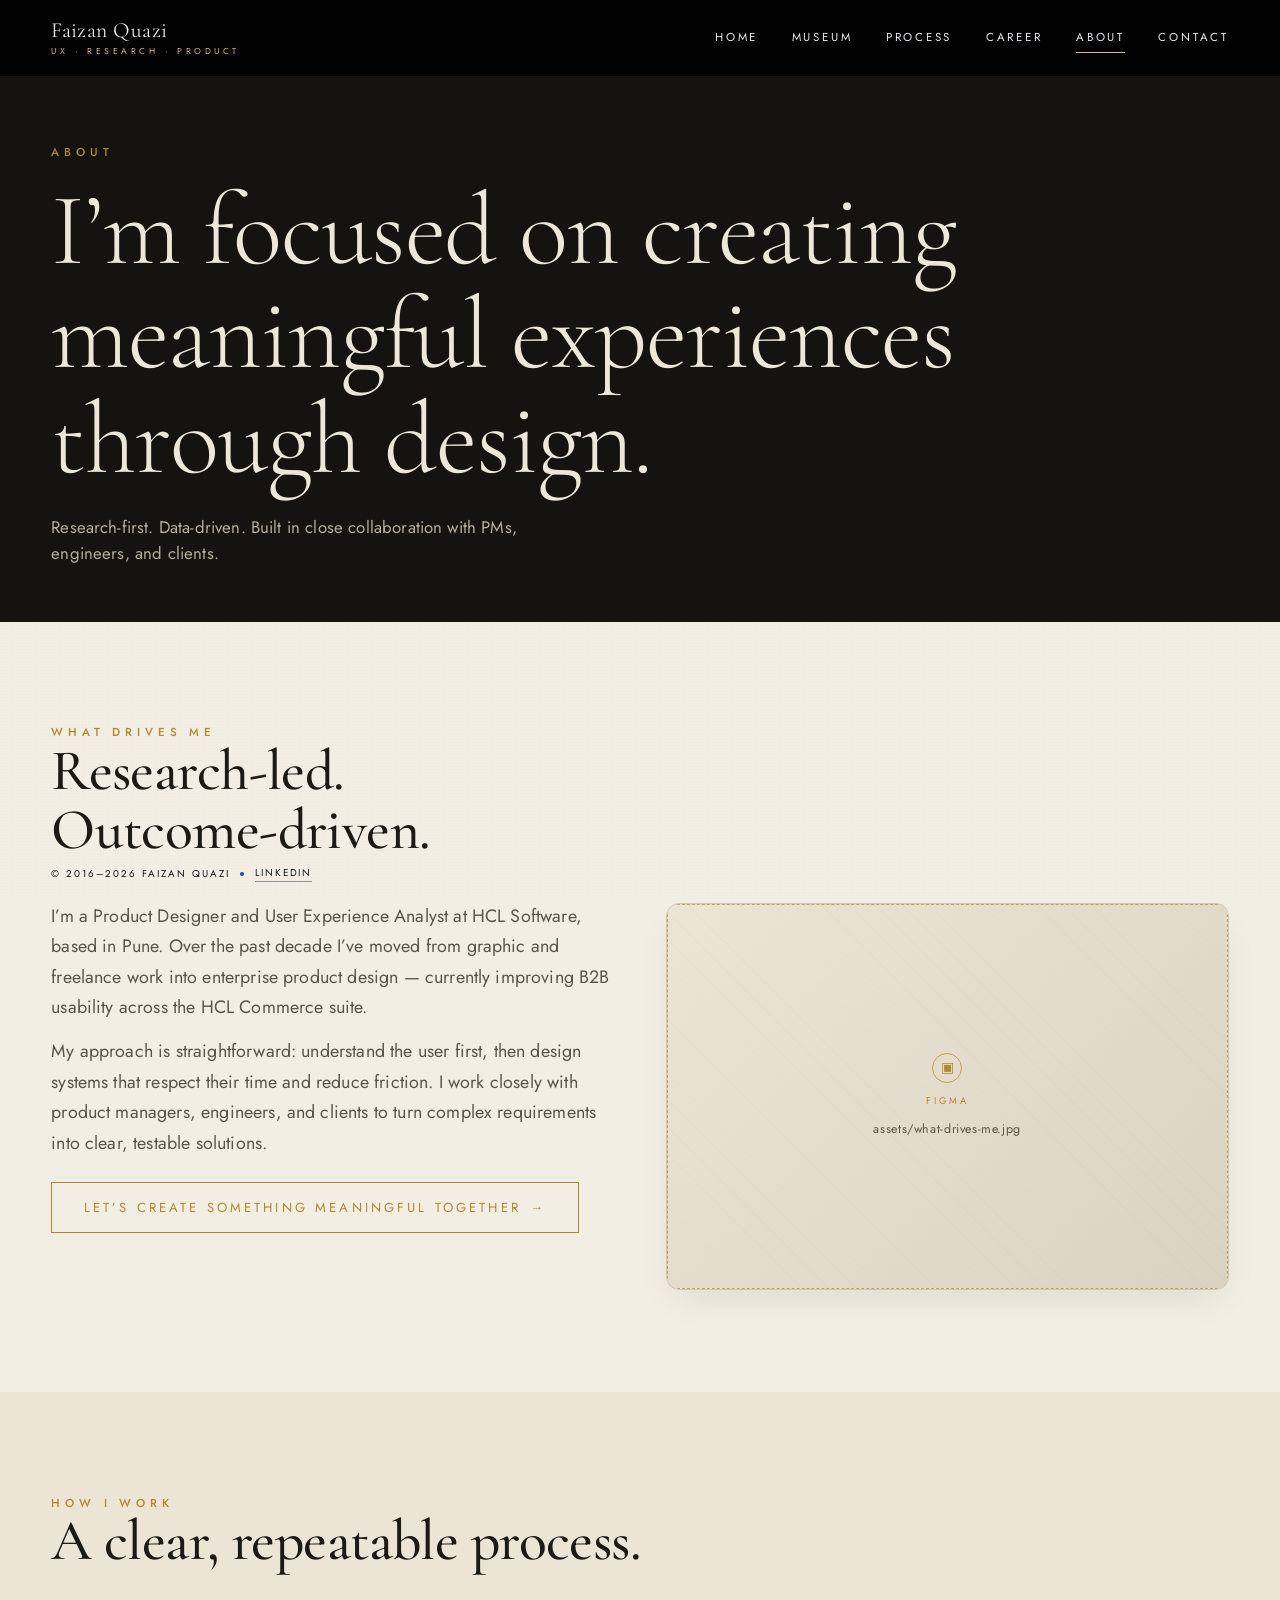
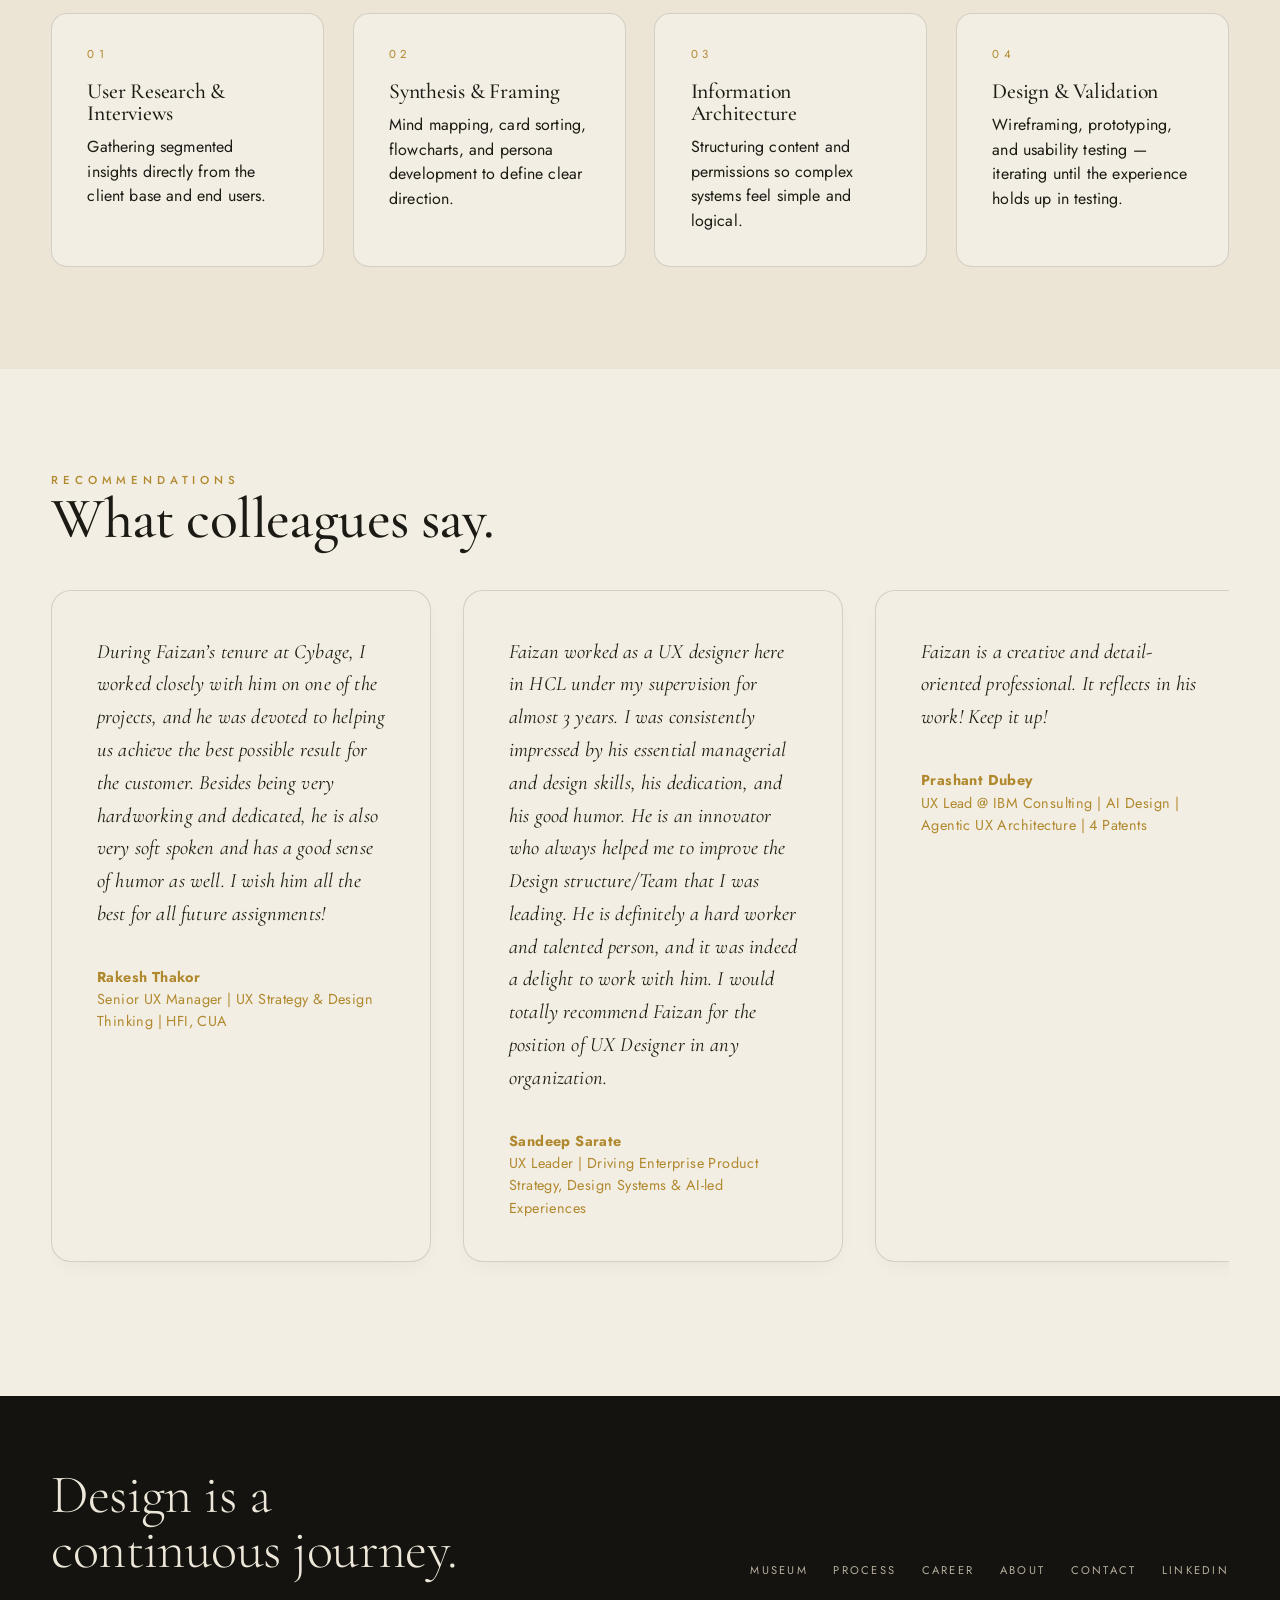
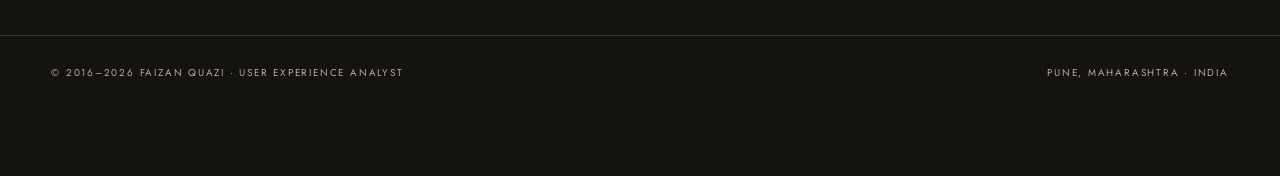
==== commit 8eeb9cb3: "Update about.html" ====
--- a/about.html
+++ b/about.html
@@ -154,7 +154,7 @@
     <div class="quote-card">
       <p>Faizan is a creative and detail-oriented professional. It reflects in his work! Keep it up!</p>
       <div class="quote-src">
-        <strong>PPrashant Dubey</strong><br>
+        <strong>Prashant Dubey</strong><br>
         <span>UX Lead @ IBM Consulting | AI Design | Agentic UX Architecture | 4 Patents</span>
       </div>
     </div>
--- a/styles.css
+++ b/styles.css
@@ -884,3 +884,20 @@
 @media (prefers-reduced-motion:reduce){
   .lightbox, .lightbox__img, .media-zoom{ transition:none; }
 }
+@media (max-width:760px){
+ 
+  /* --- Prototype preview: taller box + full-width, comfortable button --- */
+  .prototype-preview{ min-height:360px; }
+  .prototype-preview .preview-image{
+    width:100%; height:360px; object-fit:cover;
+  }
+  .preview-overlay{ padding:1.4rem; gap:.5rem; }
+  .load-prototype-btn{
+    width:100%; max-width:320px;
+    padding:1.15em 1.4em; font-size:.78rem; letter-spacing:.18em;
+  }
+  .preview-note{ font-size:.66rem; }
+ 
+  /* When the embed auto-opens on mobile it should sit flush, no big jump */
+  .prototype-embed .embed-frame iframe{ height:440px; }
+}
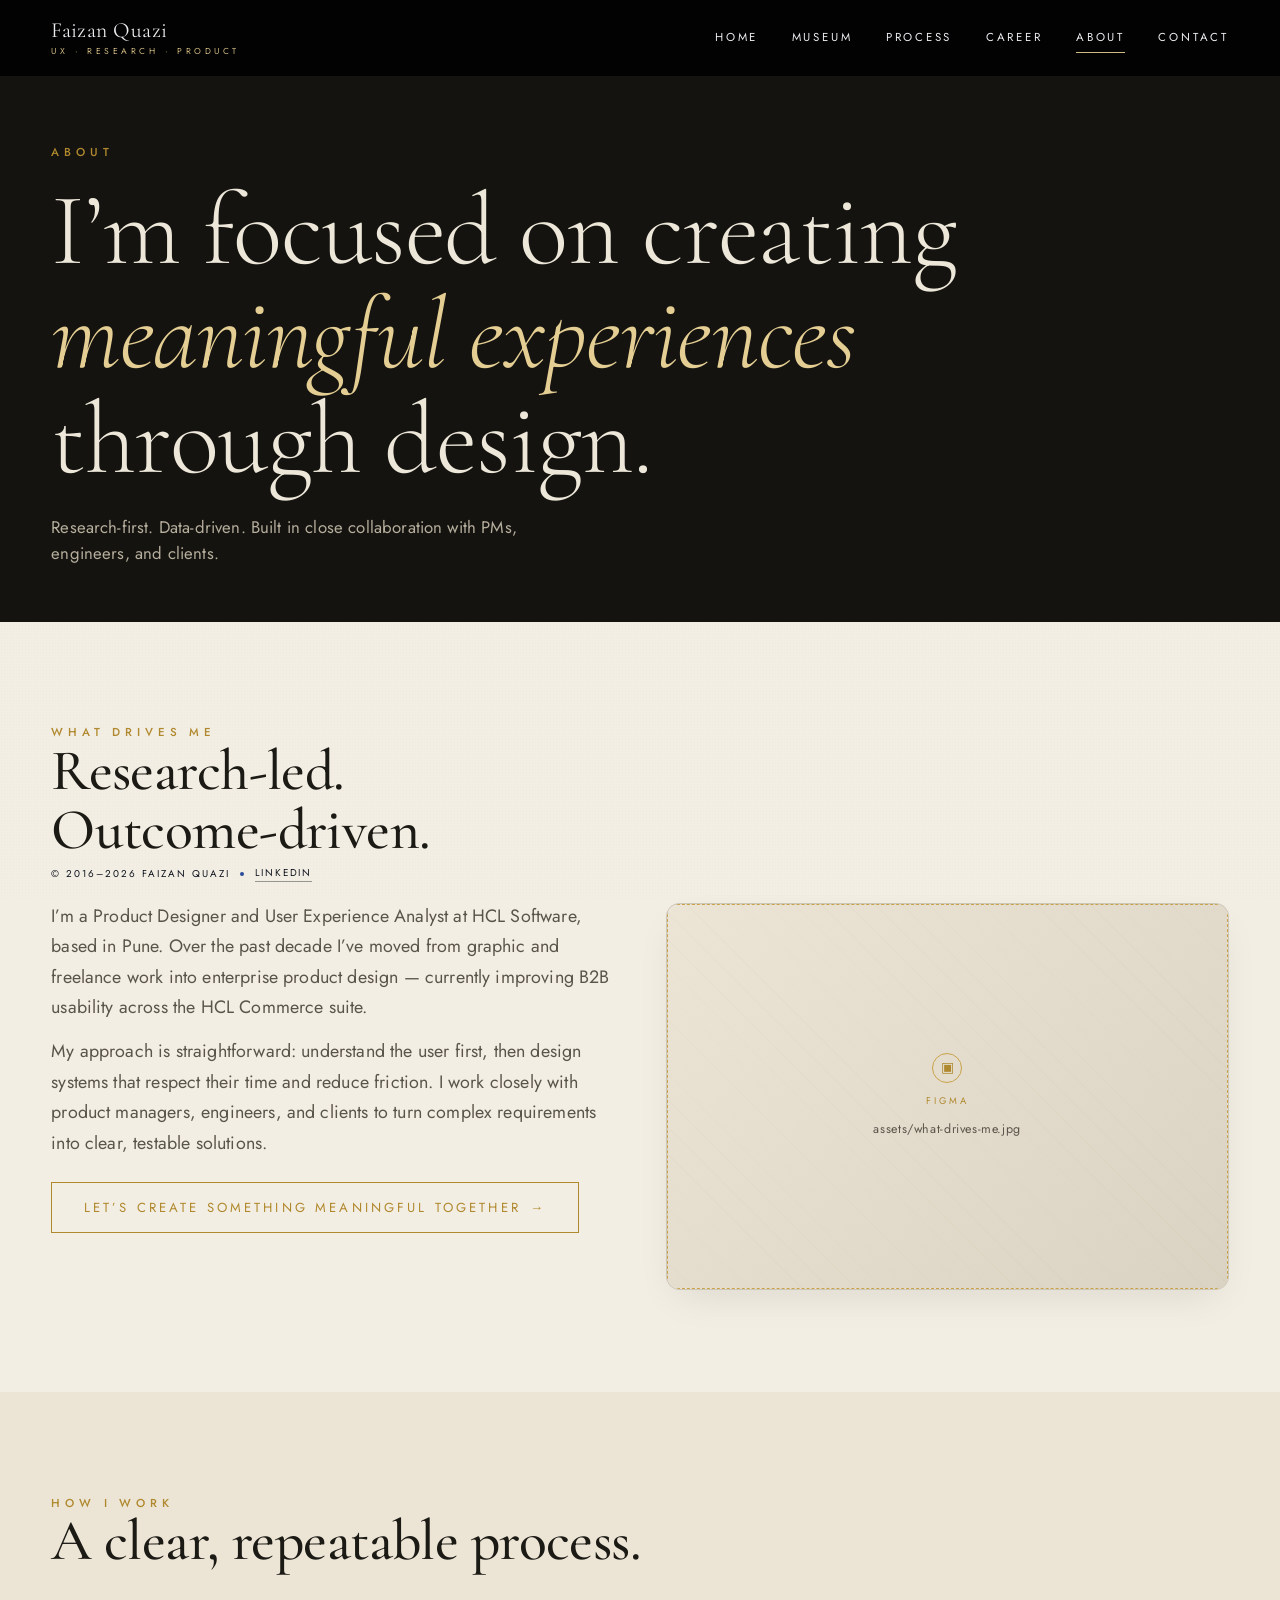
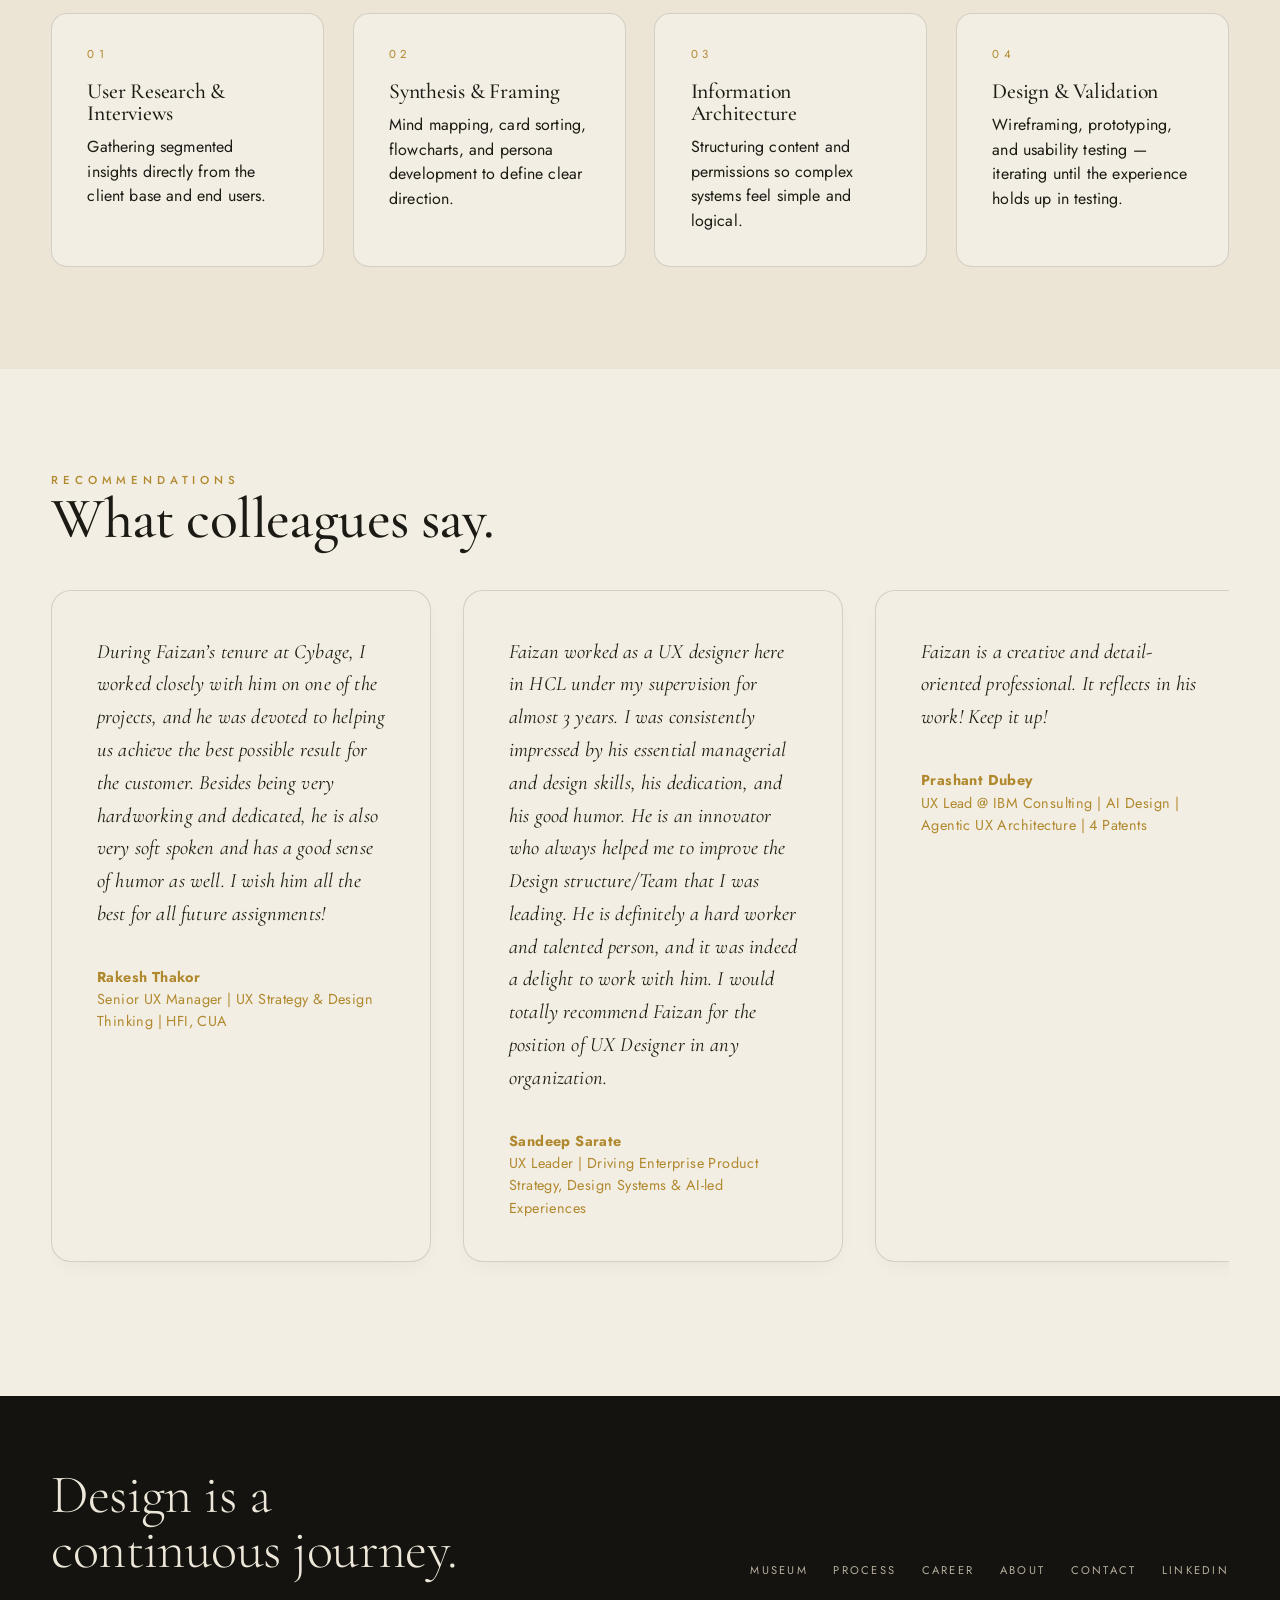
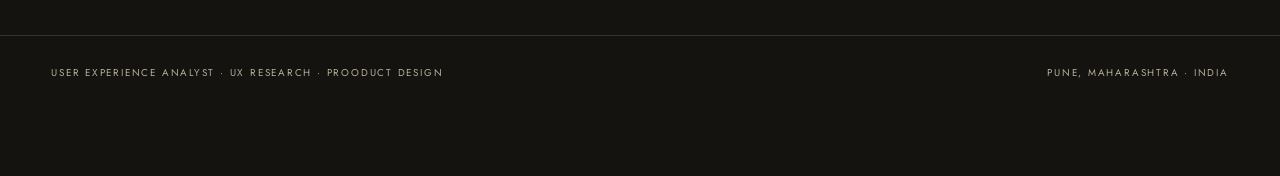
==== commit a05f1b37: "Update about.html" ====
--- a/about.html
+++ b/about.html
@@ -184,7 +184,7 @@
       </nav>
     </div>
     <div class="foot__legal">
-      <span>© 2016–2026 Faizan Quazi · User Experience Analyst</span>
+      <span> User Experience Analyst · UX Research · Prooduct Design</span>
       <span>Pune, Maharashtra · India</span>
     </div>
   </footer>
--- a/styles.css
+++ b/styles.css
@@ -901,3 +901,21 @@
   /* When the embed auto-opens on mobile it should sit flush, no big jump */
   .prototype-embed .embed-frame iframe{ height:440px; }
 }
+
+/* =====================================================================
+   18 · FINALISATION POLISH  (hero highlight, named-class hooks, SVG icons)
+   ===================================================================== */
+/* gold emphasis word in the About / Contact heroes (matches hero h1 em) */
+.page-hero .highlight{ color:var(--gold-pale); font-style:italic; }
+.page-hero--dark{ background:var(--charcoal); }
+.page-hero--premium{ background:linear-gradient(160deg,#1c1a15 0%,#14130f 55%,#0f0e0a 100%); }
+.page-hero .hero-content{ width:100%; }
+
+/* careers timeline header layout (named in markup, previously unstyled) */
+.full-timeline{ max-width:920px; }
+.timeline-header-left{ display:flex; flex-direction:column; gap:.35rem; text-align:left; }
+
+/* expertise icons — inline Lucide line-SVGs, themed to the gold accent */
+.expertise-icon svg{ width:24px; height:24px; color:var(--gold); }
+.expertise-card:hover .expertise-icon svg{ color:var(--gold-soft); }
+@media (max-width:760px){ .expertise-icon svg{ width:22px; height:22px; } }
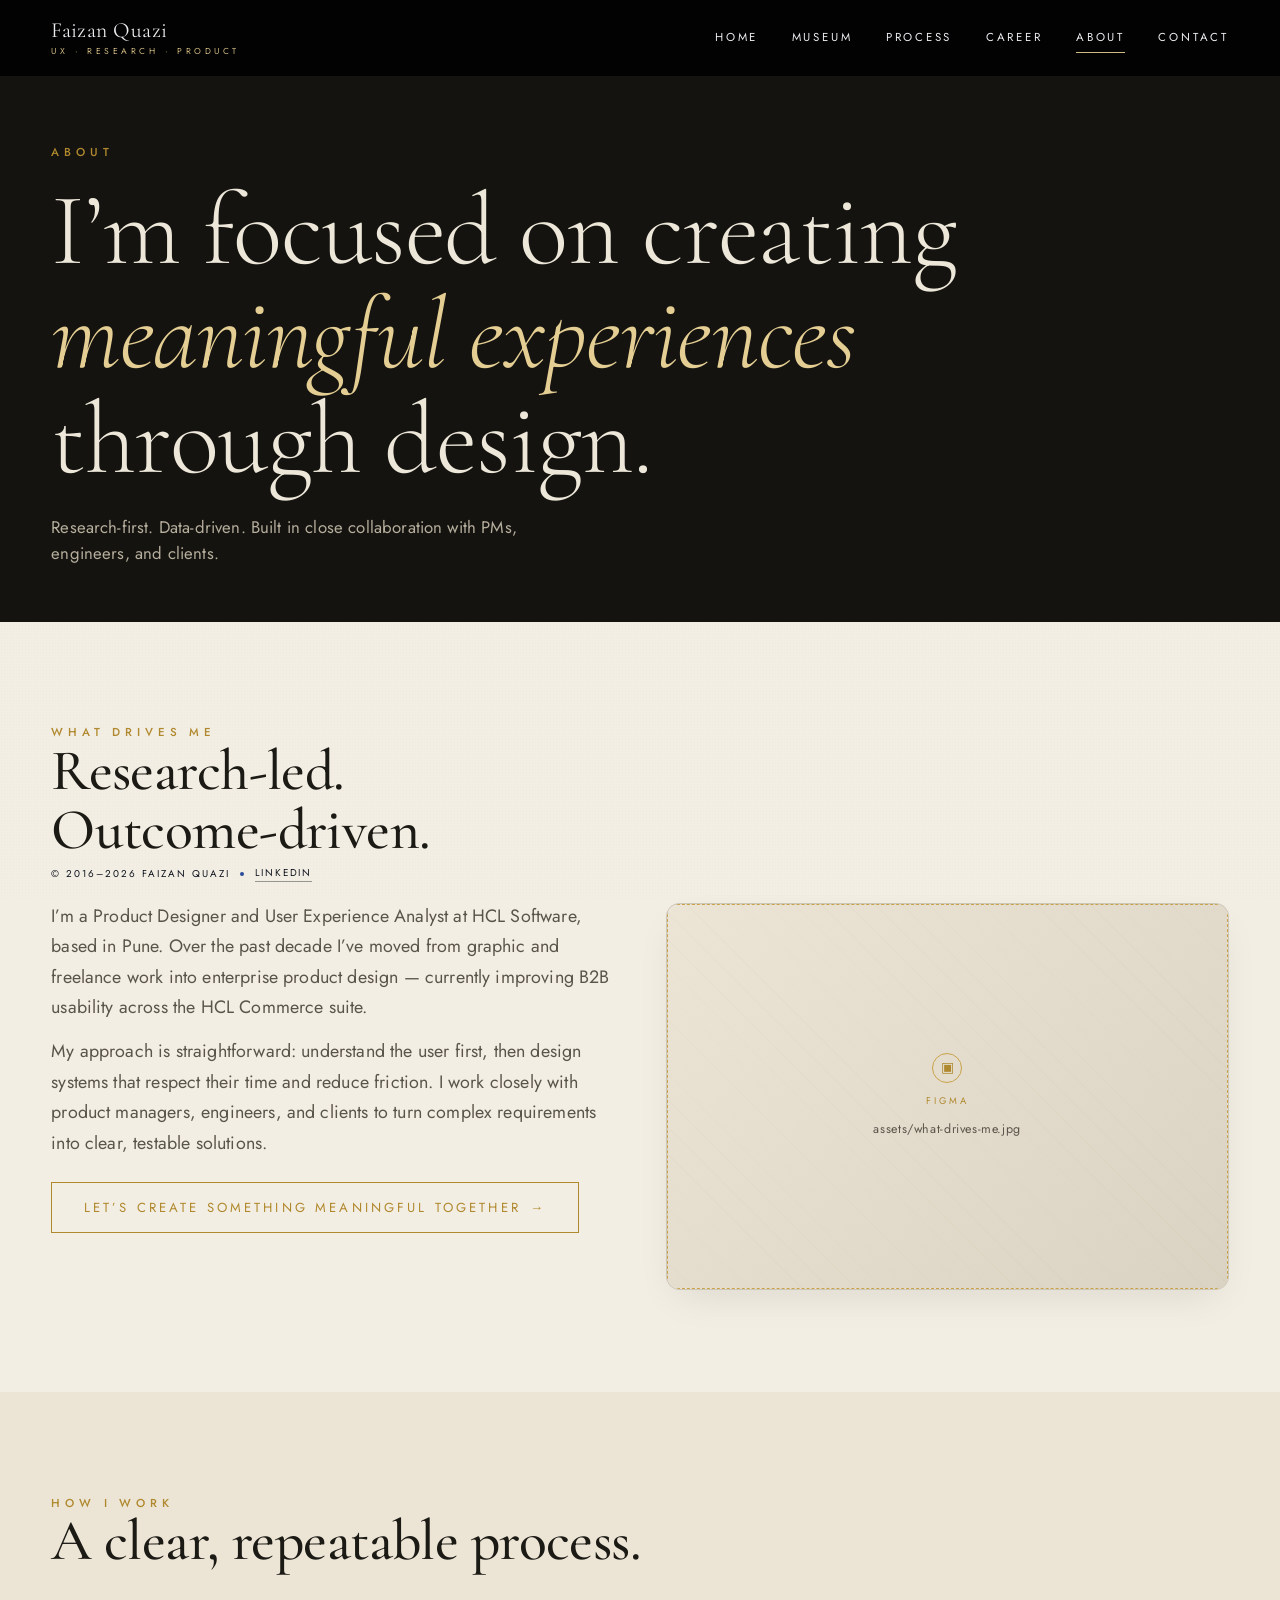
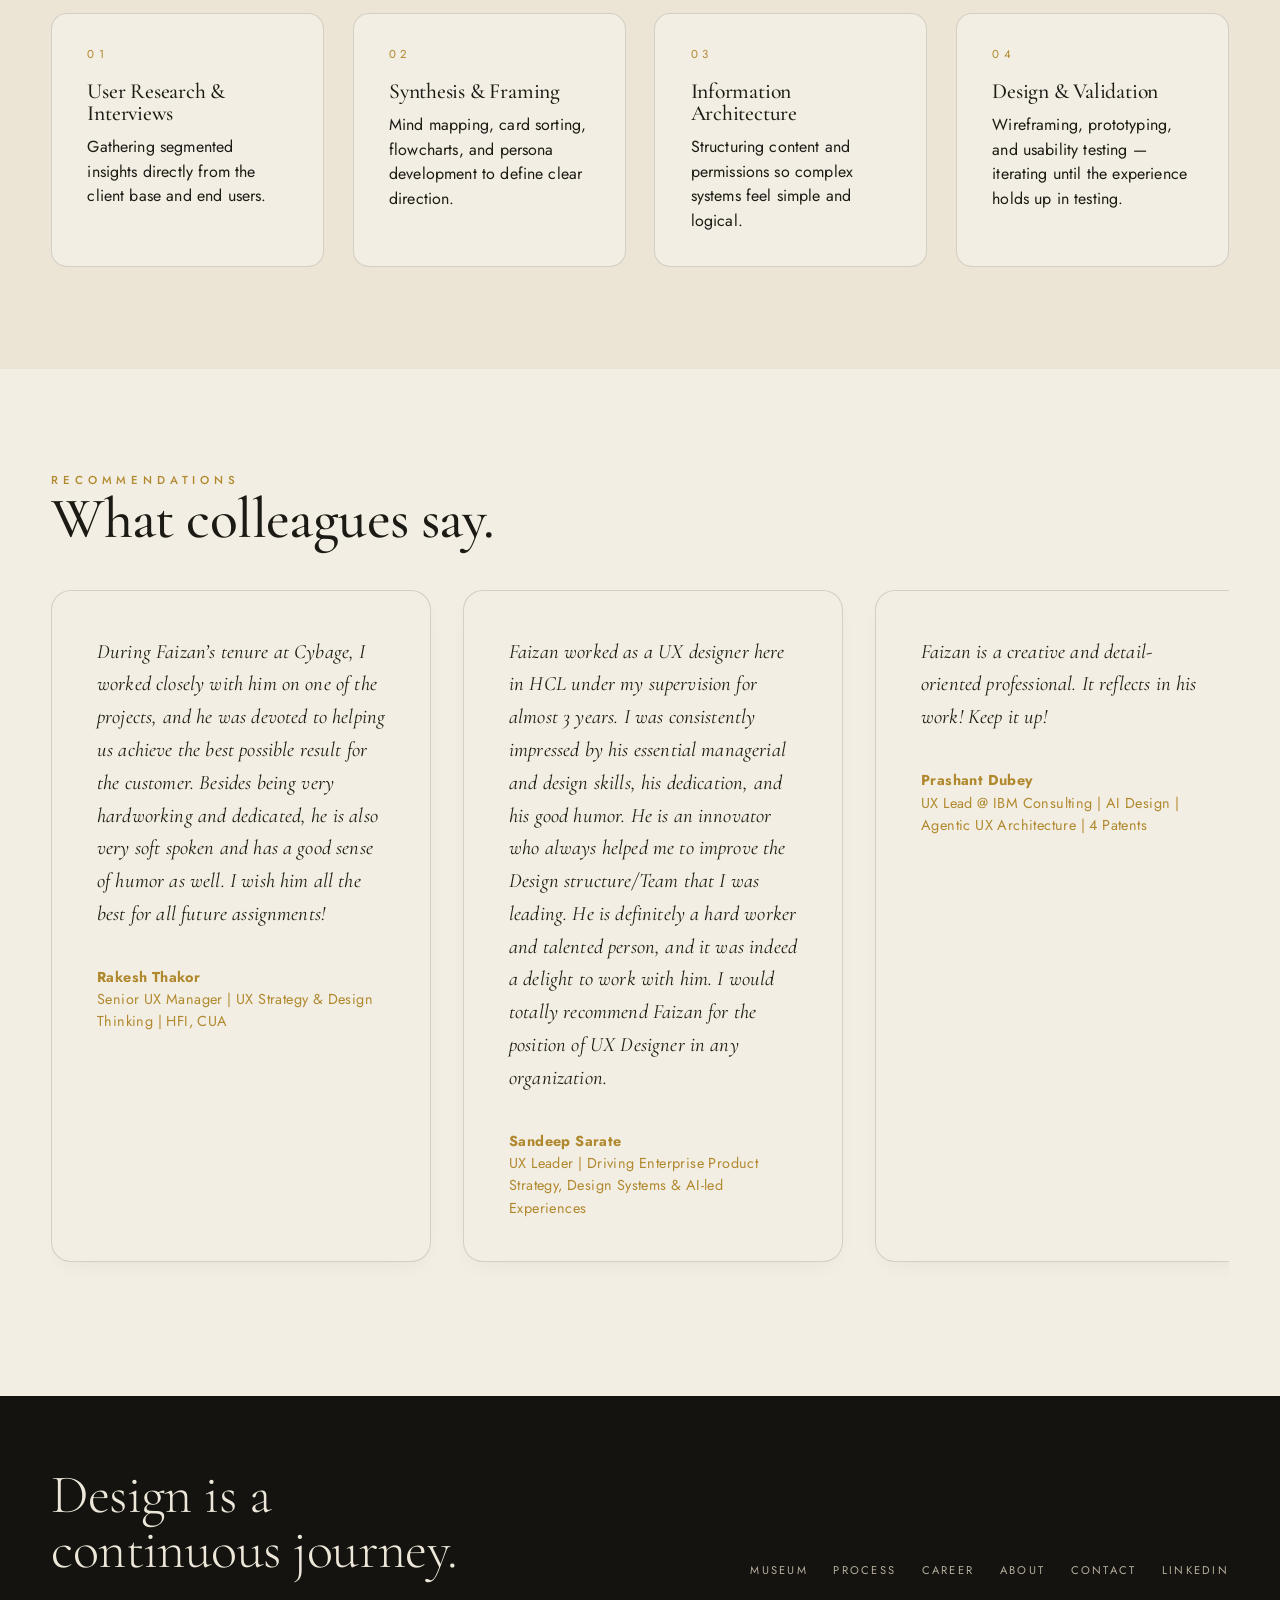
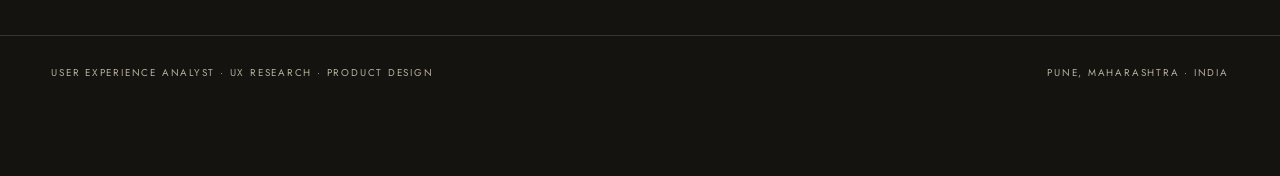
==== commit 282939a4: "Update footer text to uppercase" ====
--- a/about.html
+++ b/about.html
@@ -184,7 +184,7 @@
       </nav>
     </div>
     <div class="foot__legal">
-      <span> User Experience Analyst · UX Research · Prooduct Design</span>
+      <span> USER EXPERIENCE ANALYST · UX RESEARCH · PRODUCT DESIGN</span>
       <span>Pune, Maharashtra · India</span>
     </div>
   </footer>
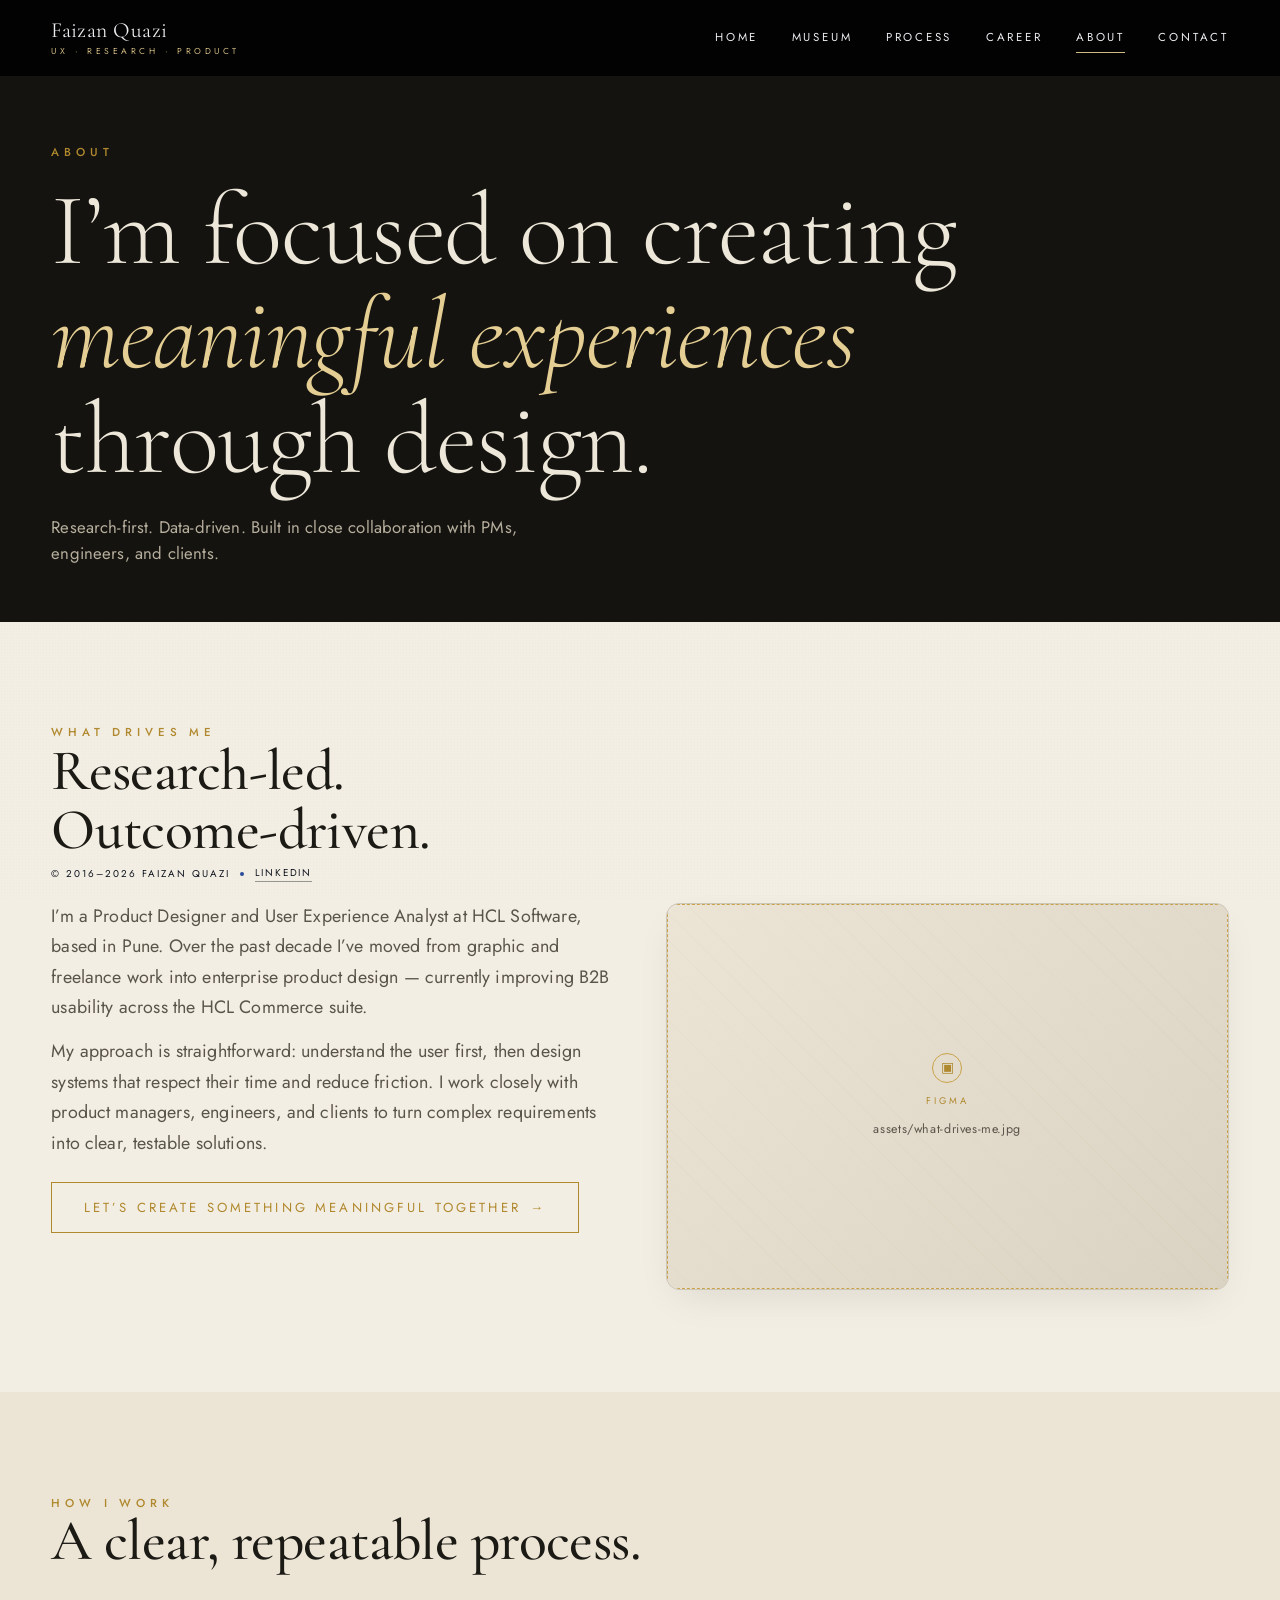
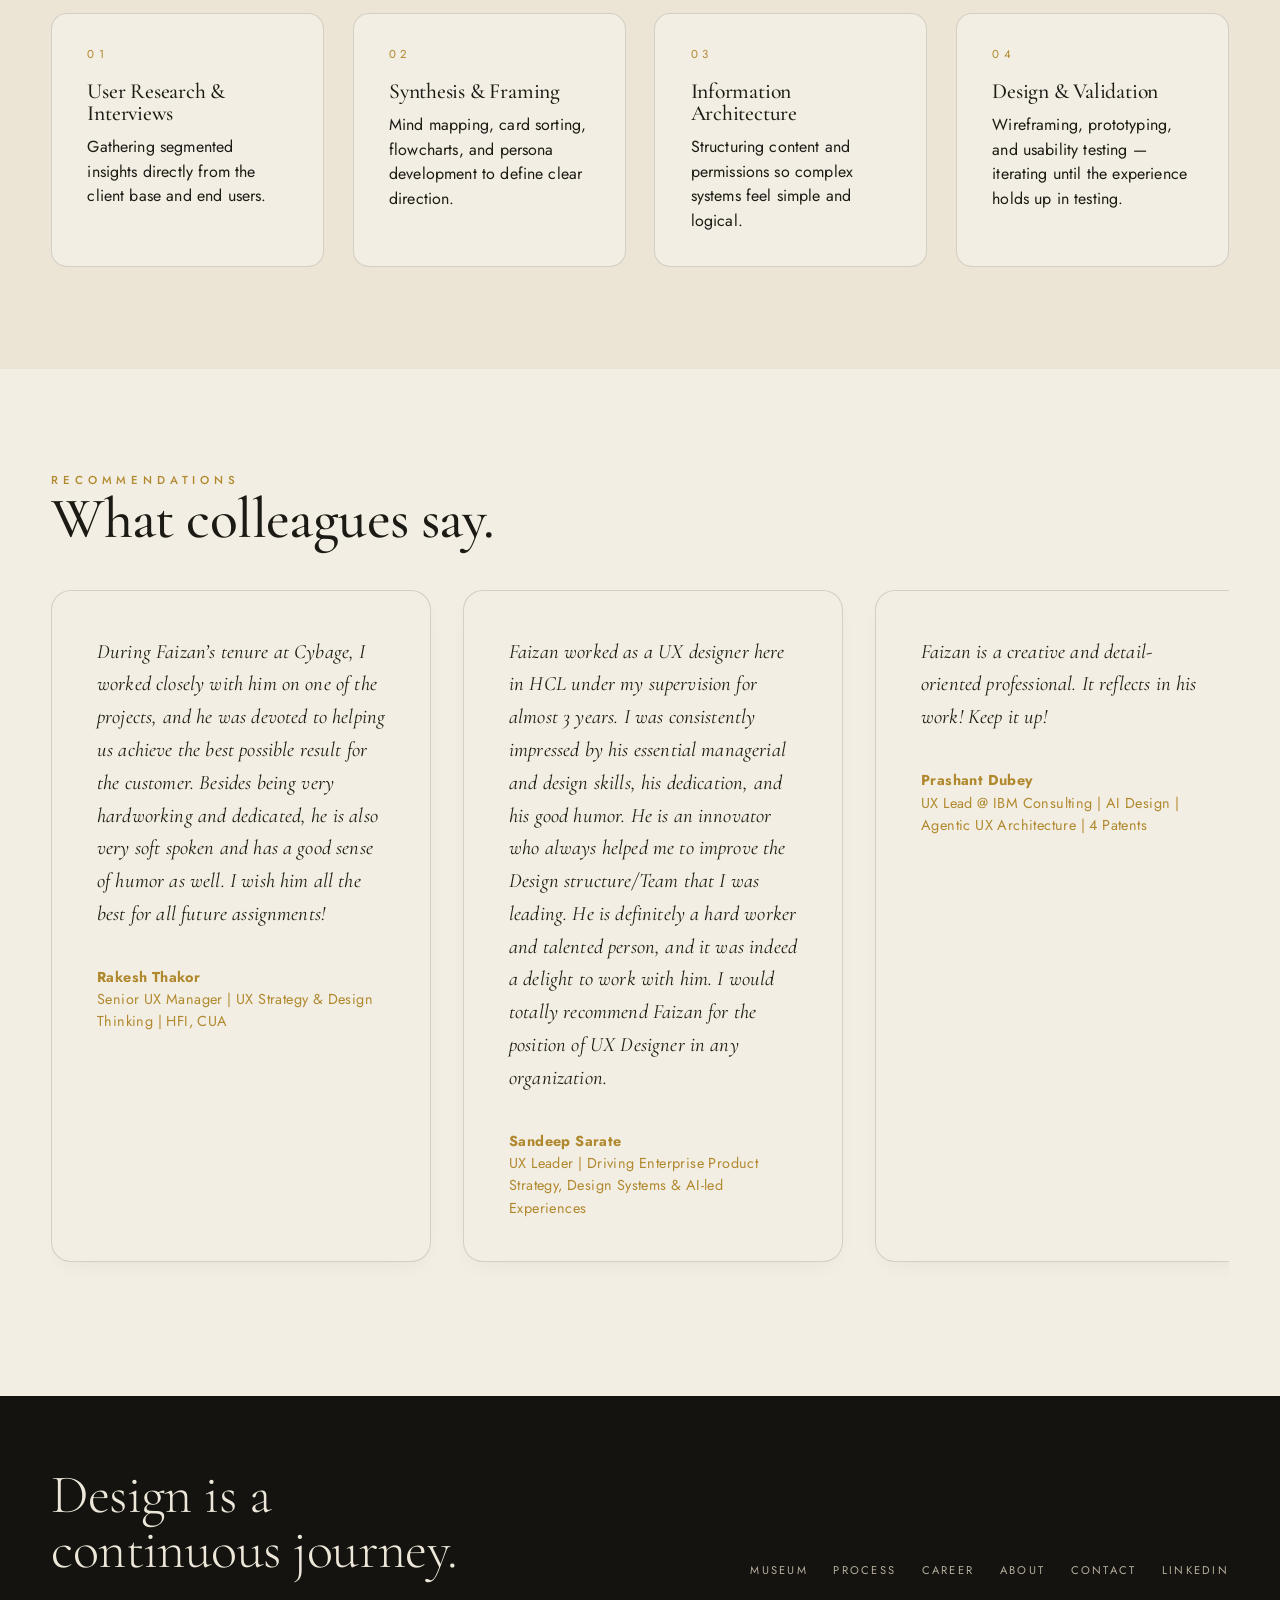
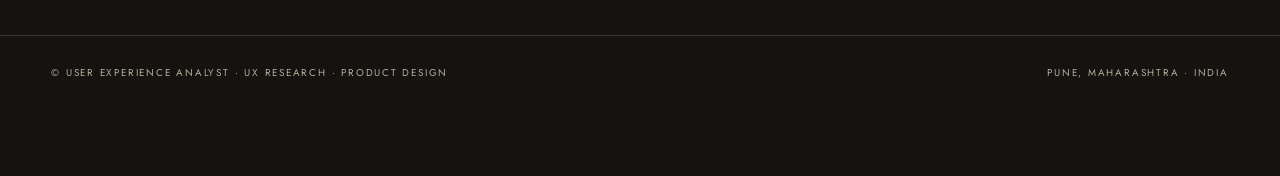
==== commit c2c6e07b: "Update about.html" ====
--- a/about.html
+++ b/about.html
@@ -184,7 +184,7 @@
       </nav>
     </div>
     <div class="foot__legal">
-      <span> USER EXPERIENCE ANALYST · UX RESEARCH · PRODUCT DESIGN</span>
+      <span> © USER EXPERIENCE ANALYST · UX RESEARCH · PRODUCT DESIGN</span>
       <span>Pune, Maharashtra · India</span>
     </div>
   </footer>
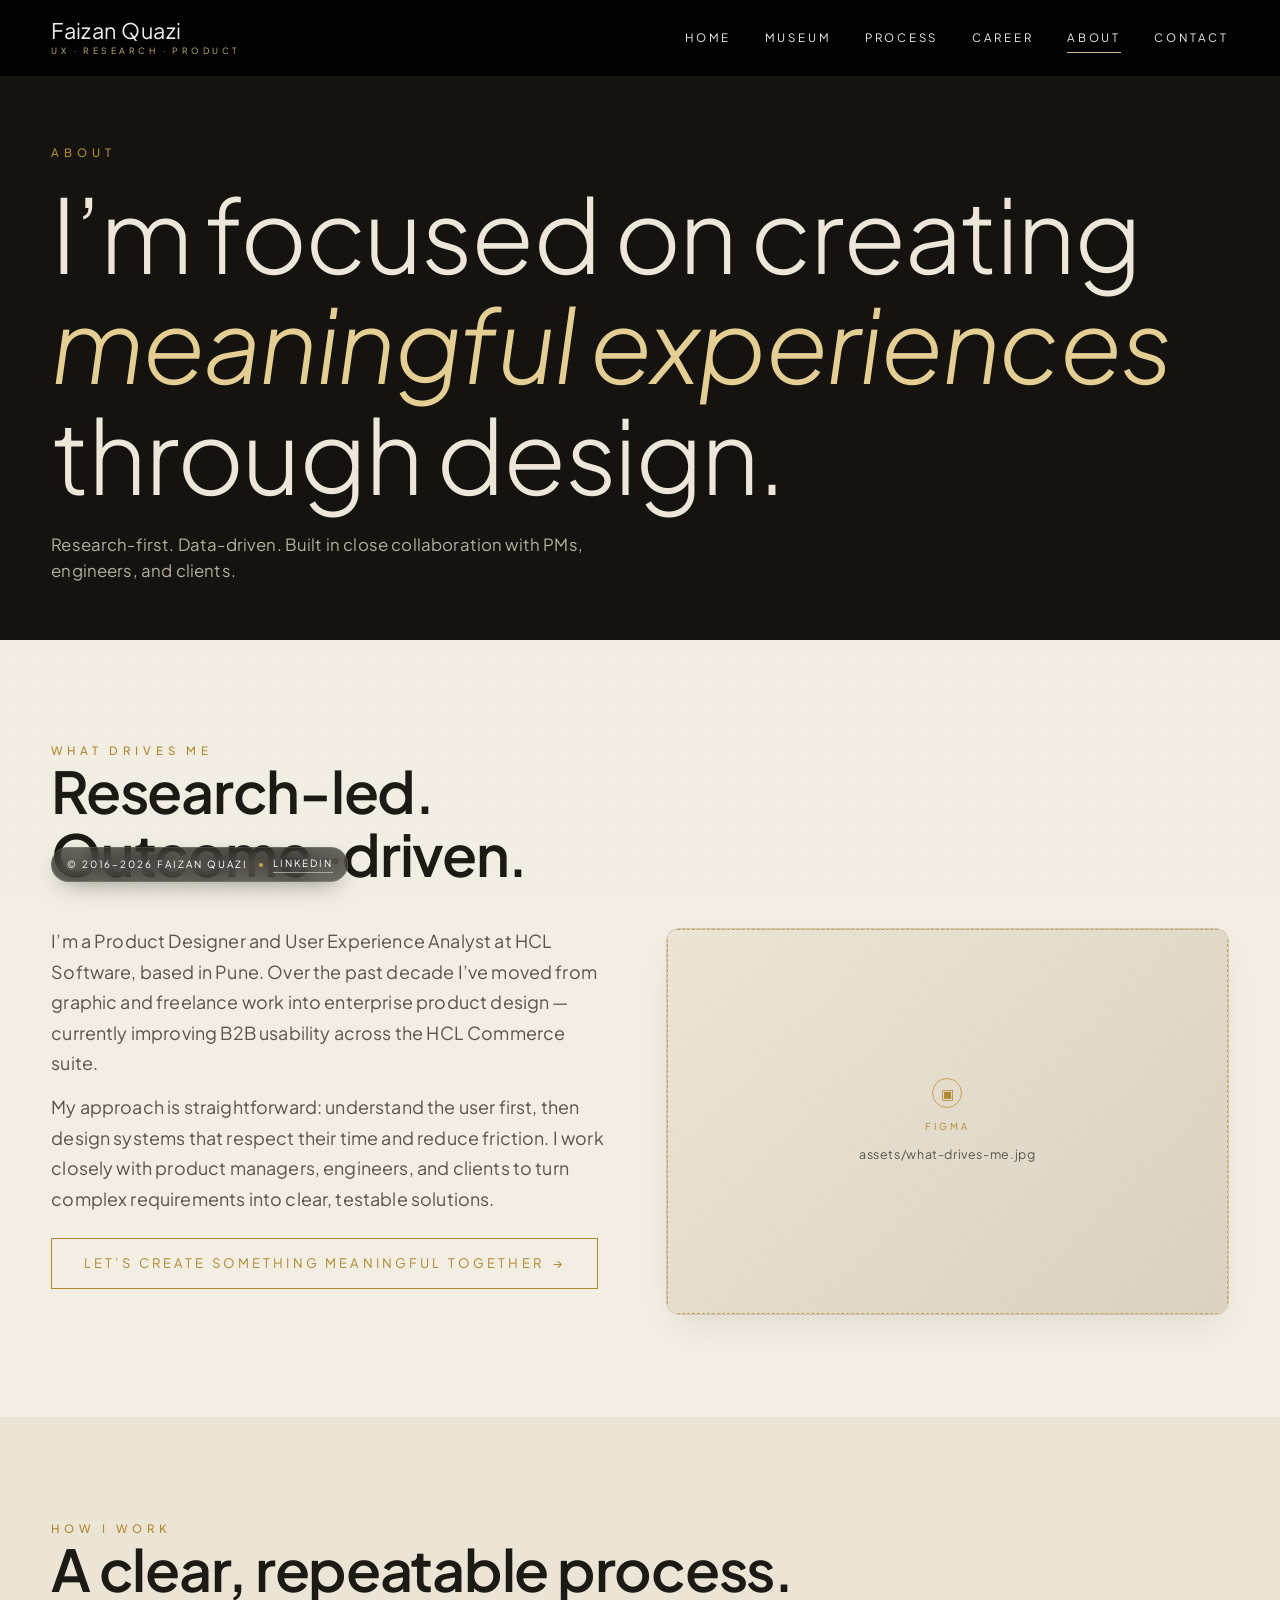
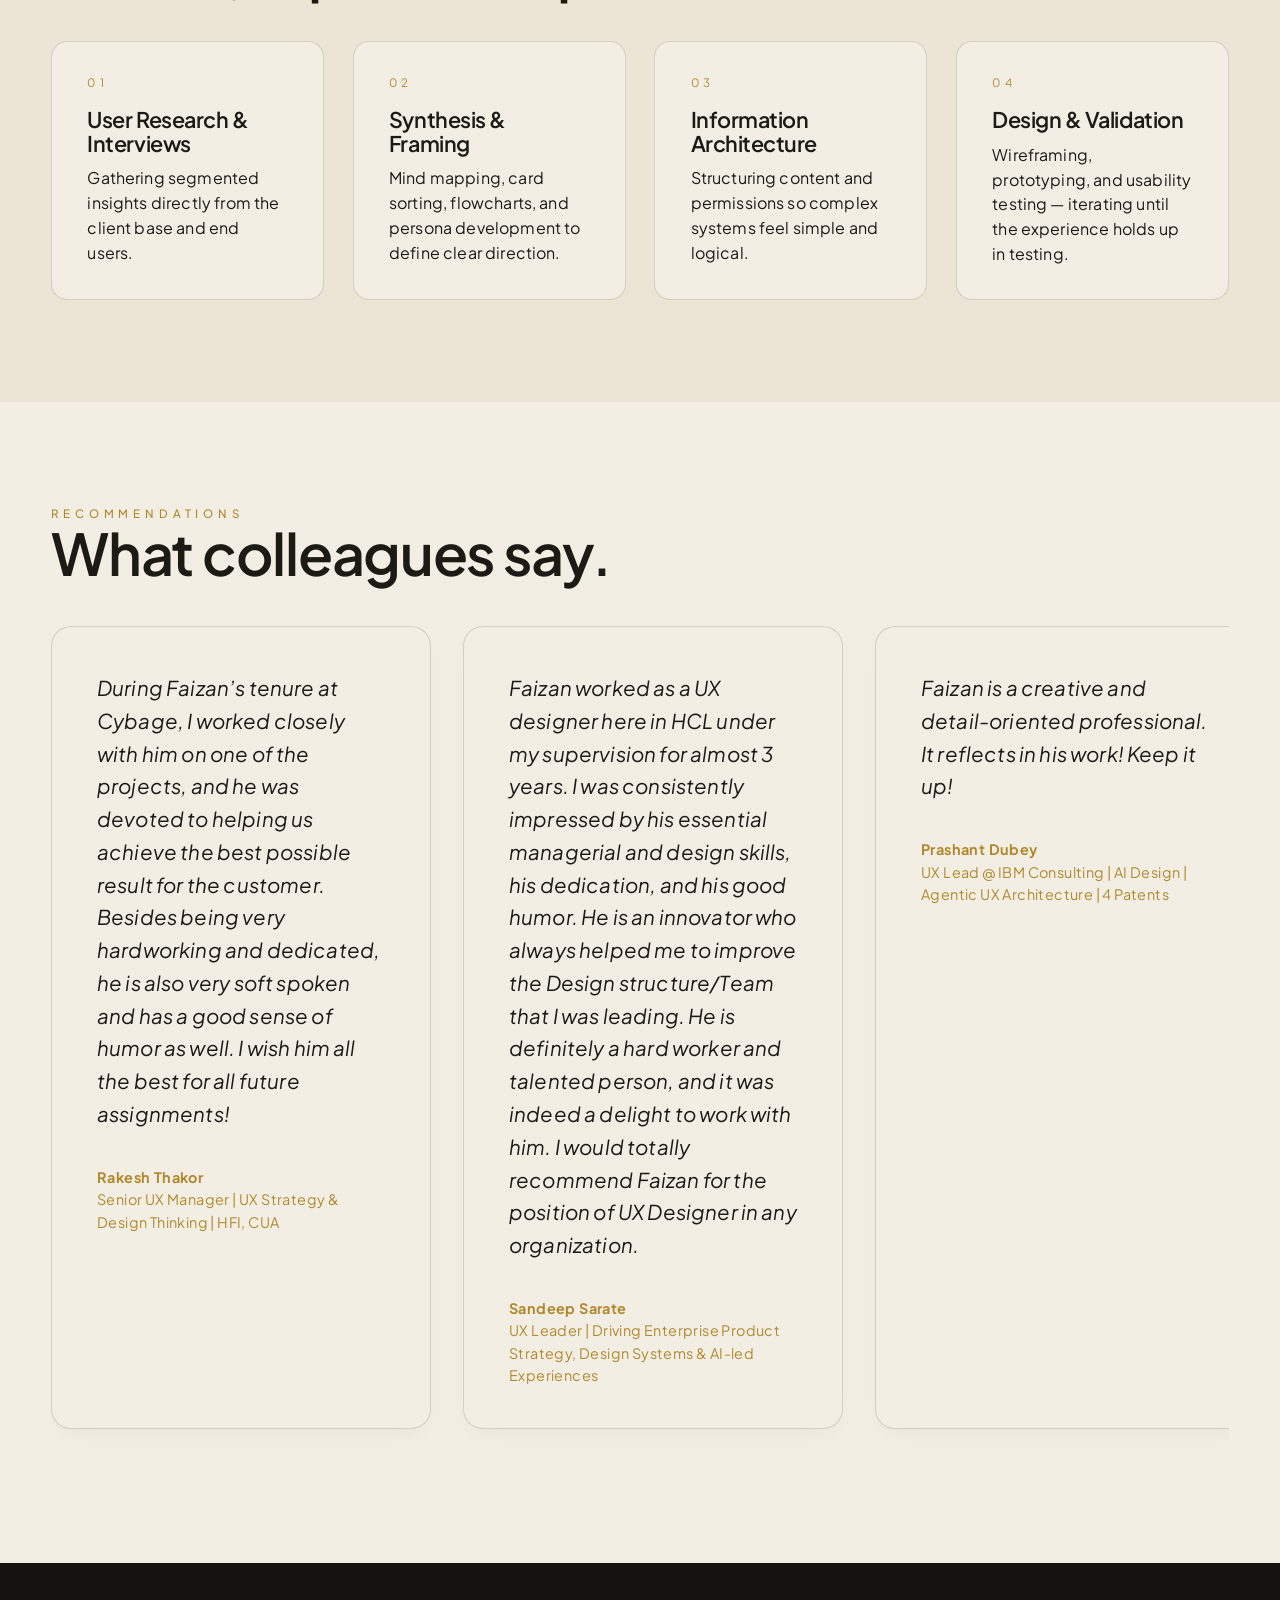
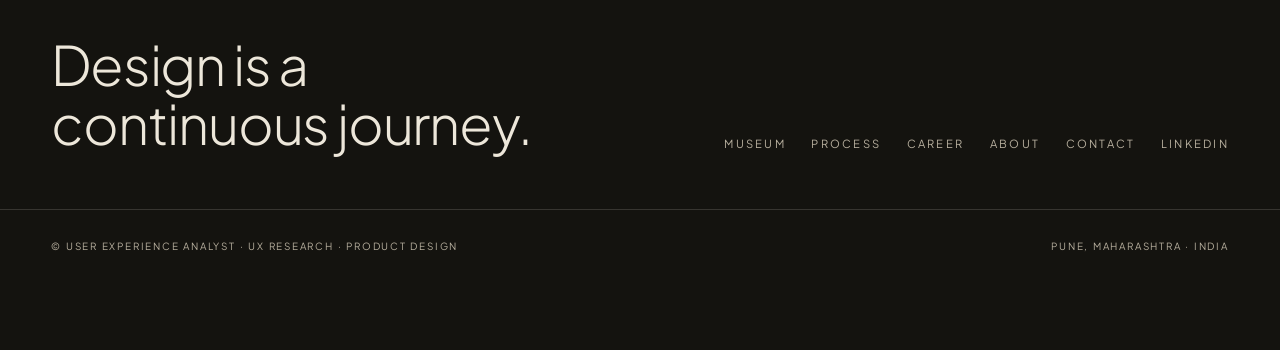
==== commit 48120f62: "Replace font link with Plus Jakarta Sans" ====
--- a/about.html
+++ b/about.html
@@ -7,7 +7,7 @@
     <meta name="description" content="The philosophy and approach of Faizan Quazi — User Experience Analyst focused on research-led, outcome-driven design.">
     <link rel="preconnect" href="https://fonts.googleapis.com">
     <link rel="preconnect" href="https://fonts.gstatic.com" crossorigin>
-    <link href="https://fonts.googleapis.com/css2?family=Cormorant+Garamond:ital,wght@0,300;0,400;0,500;0,600;1,400;1,500&family=Jost:wght@300;400;500&display=swap" rel="stylesheet">
+    <link href="https://fonts.googleapis.com/css2?family=Plus+Jakarta+Sans:ital,wght@0,300;0,400;0,500;0,600;0,700;1,400;1,500;1,600&display=swap" rel="stylesheet">
     <link rel="stylesheet" href="styles.css">
 </head>
 <body>
--- a/styles.css
+++ b/styles.css
@@ -9,7 +9,7 @@
    02 Reset & base      09 Chapter 04 — Expertise
    03 Atoms             10 Chapter 05 — Contact
    04 Media system      11 Page shell (sub-pages)
-   05 Navigation        12 Work museum
+   05 Navigation        12 Work museumAAAAAAAA
    06 Pager & chapters  13 Careers timeline
    07 Chapter 01 — Hero 14 About / Contact page / Prototype
    15 Reveal · scroll-progress
@@ -42,8 +42,8 @@
   --on-dark:      #EDE7DA;
   --on-dark-soft: #B6AE9D;
 
-  --display: "Cormorant Garamond", Georgia, serif;
-  --ui:      "Jost", "Helvetica Neue", Arial, sans-serif;
+  --display: "Plus Jakarta Sans", "Helvetica Neue", Arial, sans-serif;
+  --ui:      "Plus Jakarta Sans", "Helvetica Neue", Arial, sans-serif;
 
   --gut:  clamp(1.25rem, 4vw, 4rem);
   --maxw: 1500px;
@@ -67,7 +67,7 @@
 a{ color:inherit; text-decoration:none; }
 button{ font:inherit; color:inherit; cursor:pointer; background:none; border:none; }
 ul{ list-style:none; }
-h1,h2,h3,h4{ font-family:var(--display); font-weight:500; line-height:1.02; letter-spacing:-.01em; }
+h1,h2,h3,h4{ font-family:var(--display); font-weight:600; line-height:1.08; letter-spacing:-.022em; }
 body::before{
   content:""; position:fixed; inset:0; z-index:0; pointer-events:none;
   background-image:radial-gradient(rgba(20,19,15,.025) 1px, transparent 1px);
@@ -176,17 +176,41 @@
 .copyright a{ border-bottom:1px solid rgba(255,255,255,.4); padding-bottom:1px; }
 .copyright a:hover{ color:var(--gold-pale); }
 .copyright .dot{ width:4px; height:4px; border-radius:50%; background:var(--gold-soft); }
-.pager ~ .copyright{
-  mix-blend-mode:normal; color:#fff;
-  background:rgba(20,19,15,.6);
-  -webkit-backdrop-filter:blur(10px); backdrop-filter:blur(10px);
-  padding:.5rem .9rem; border-radius:50px;
-  border:1px solid rgba(237,231,218,.14);
-  box-shadow:0 8px 24px -10px rgba(0,0,0,.55);
-}
-.pager ~ .copyright a{ color:#fff; border-bottom-color:rgba(255,255,255,.45); }
-.pager ~ .copyright a:hover{ color:var(--gold-pale); }
-
+/* Floating Copyright Chip - All Pages */
+
+.copyright {
+  mix-blend-mode: normal;
+  color: #fff;
+  
+  background: rgba(20, 19, 15, .6);
+  -webkit-backdrop-filter: blur(10px);
+  backdrop-filter: blur(10px);
+  
+  padding: .5rem .9rem;
+  border-radius: 50px;
+  
+  border: 1px solid rgba(237, 231, 218, .14);
+  box-shadow: 0 8px 24px -10px rgba(0, 0, 0, .55);
+  
+  transition:
+    opacity .35s ease,
+    transform .35s ease,
+    filter .35s ease;
+}
+
+.copyright a {
+  color: #fff;
+  border-bottom-color: rgba(255, 255, 255, .45);
+}
+
+.copyright a:hover {
+  color: var(--gold-pale);
+}
+.copyright.footer-visible {
+  opacity: 0;
+  transform: translateY(12px);
+  pointer-events: none;
+}
 /* =====================================================================
    07 · HORIZONTAL CHAPTER PAGER  (index)
    ===================================================================== */
@@ -238,12 +262,18 @@
 .hero-media img,
 .hero-media video{ position:absolute; inset:0; width:100%; height:100%;
   object-fit:cover; object-position:center 45%; }
+  .hero-media picture {
+  position: absolute;
+  inset: 0;
+  width: 100%;
+  height: 100%;
+}
 .hero-media .hero-poster{ z-index:0; }
 .hero-media video{ z-index:1; opacity:0; transition:opacity .8s var(--ease); }
 .hero-media.playing video{ opacity:1; }
 
-.hero h1{ font-size:clamp(2.3rem, min(10.5vw, 13vh), 8rem); font-weight:300;
-  color:var(--on-dark); letter-spacing:-.02em; line-height:.98; }
+.hero h1{ font-size:clamp(2.3rem, min(10.5vw, 13vh), 8rem); font-weight:600;
+  color:var(--on-dark); letter-spacing:-.03em; line-height:1.0; }
 .hero h1 em{ font-style:italic; color:var(--gold-pale); }
 .hero .role{ font-size:.82rem; letter-spacing:.4em; text-transform:uppercase;
   color:var(--ocean-pale); margin:1.4rem 0 .4rem; }
@@ -320,8 +350,9 @@
 /* =====================================================================
    08 · CHAPTER 03 · CAREER TIMELINE (index)
    ===================================================================== */
-.career-timeline{ display:grid; grid-template-columns:repeat(auto-fit, minmax(170px, 1fr));
-  gap:1.4rem; margin-top:3rem; border-top:1px solid rgba(237,231,218,0.15); padding-top:2.2rem; }
+.career-timeline{ display:flex; align-items:stretch; gap:2.2rem;
+  margin-top:3rem; border-top:1px solid rgba(237,231,218,0.15); padding-top:2.6rem; }
+.career-item{ flex:1 1 0; min-width:0; }
 .career-item{ position:relative; padding:1.5rem 1.7rem 1.7rem; border:1px solid rgba(237,231,218,0.12);
   border-radius:14px; background:rgba(20,19,15,0.35); transition:all .4s var(--ease); }
 .career-item:hover{ border-color:var(--gold-soft); background:rgba(20,19,15,0.55);
@@ -351,9 +382,13 @@
 .expertise-card::after{ content:''; position:absolute; top:-50%; left:-100%; width:50%; height:200%;
   background:linear-gradient(120deg, transparent, rgba(255,255,255,0.6), transparent); transition:left .6s; }
 .expertise-card:hover::after{ left:250%; }
-.expertise-icon{ width:52px; height:52px; border-radius:12px; background:rgba(20,19,15,0.06);
-  display:flex; align-items:center; justify-content:center; flex-shrink:0; transition:transform .4s var(--ease); }
-.expertise-card:hover .expertise-icon{ transform:scale(1.08); }
+.expertise-icon{
+  /* NO container — the 3D PNG is the icon. Just a sized, transparent box. */
+  width:60px; height:60px; flex-shrink:0;
+  display:grid; place-items:center;
+  background:none; border:0; border-radius:0; box-shadow:none; overflow:visible;
+}
+.expertise-card:hover .expertise-icon{ transform:none; }
 .expertise-icon .ico-placeholder{ font-size:1.65rem; opacity:.85; }
 .expertise-content{ display:flex; flex-direction:column; min-width:0; }
 .expertise-content .num{ font-size:.68rem; letter-spacing:.32em; text-transform:uppercase;
@@ -451,7 +486,7 @@
 .tnode ul.dots li::before{ content:""; position:absolute; left:0; top:.6em; width:5px; height:1px; background:var(--gold); }
 
 .timeline-card{ position:relative; background:var(--warm-white); border:1px solid var(--line);
-  border-radius:20px; margin-bottom:1.6rem; overflow:hidden;
+  border-radius:20px; margin-bottom:1.6rem; width:min(1100px, 90%); overflow:hidden;
   box-shadow:0 8px 25px -10px rgba(20,19,15,0.08); transition:all .4s var(--ease-ui); }
 .timeline-card:hover{ box-shadow:0 20px 45px -12px rgba(20,19,15,0.12); transform:translateY(-4px); border-color:var(--gold-soft); }
 .timeline-card:hover::before{ content:''; position:absolute; left:0; top:0; bottom:0; width:4px; background:var(--gold); opacity:.15; }
@@ -607,7 +642,7 @@
   padding-top:1.8rem; display:flex; justify-content:space-between; gap:1rem; flex-wrap:wrap;
   font-size:.62rem; letter-spacing:.18em; text-transform:uppercase; color:var(--on-dark-soft); }
 
-.prototype-section{ margin:3.5rem 0 4.5rem; }
+.prototype-section{ margin:3.5rem 0 3.5rem; }
 .prototype-header{ display:flex; align-items:flex-end; justify-content:space-between;
   margin-bottom:1.2rem; padding-bottom:1.2rem; border-bottom:1px solid var(--line); }
 .prototype-header h3{ font-family:var(--display); font-size:1.75rem; color:#0f2a38; margin:0; }
@@ -770,7 +805,7 @@
   /* ---- chapter 04 expertise — clean two-up, no clipping ---- */
   .expertise-grid{ grid-template-columns:repeat(2,1fr); gap:.8rem; }
   .expertise-card{ padding:1.1rem 1rem; gap:.8rem; }
-  .expertise-icon{ width:44px; height:44px; }
+  .expertise-icon{ width:54px; height:54px; }
   .expertise-content .title{ font-size:1.02rem; }
 
   .value-row{ grid-template-columns:1fr; }
@@ -912,10 +947,529 @@
 .page-hero .hero-content{ width:100%; }
 
 /* careers timeline header layout (named in markup, previously unstyled) */
-.full-timeline{ max-width:920px; }
+.full-timeline{ max-width:1200px; }
 .timeline-header-left{ display:flex; flex-direction:column; gap:.35rem; text-align:left; }
 
 /* expertise icons — inline Lucide line-SVGs, themed to the gold accent */
-.expertise-icon svg{ width:24px; height:24px; color:var(--gold); }
+.expertise-icon svg{ width:24px; height:24px; color:var(--gold-pale); }
 .expertise-card:hover .expertise-icon svg{ color:var(--gold-soft); }
 @media (max-width:760px){ .expertise-icon svg{ width:22px; height:22px; } }
+
+/* =====================================================================
+   19 · EXPERTISE ICONS — 3D-logo upgrade path
+   Each card ships a crisp inline line-SVG (.exp-line). Drop a matching
+   3D PNG into assets/icons/3d/<name>.png and it auto-upgrades:
+   the image loads on top and hides the line fallback; if the file is
+   missing the line icon simply stays. Figma uses its real colour logo.
+   ===================================================================== */
+.expertise-icon .exp3d{
+  /* the whole transparent 3D object, shown intact and floating */
+  width:100%; height:100%; object-fit:contain; transform:none;
+  /* gentle grounding shadow under the object so it sits on the card */
+  filter:drop-shadow(0 8px 12px rgba(20,19,15,0.30));
+  transition:transform .45s var(--ease), filter .45s var(--ease);
+  will-change:transform;
+}
+.expertise-card:hover .expertise-icon .exp3d{
+  transform:translateY(-3px) scale(1.07) rotate(-1deg);   /* lively 3D lift */
+  filter:drop-shadow(0 14px 18px rgba(20,19,15,0.34));
+}
+/* line-icon fallback (only shows if a PNG is missing) — back to gold on the light card */
+.expertise-icon .exp-line{ width:26px; height:26px; color:var(--gold); filter:none; }
+.expertise-card:hover .expertise-icon .exp-line{ color:var(--gold-soft); }
+.expertise-icon .exp-figma{ width:auto; height:34px; filter:none; }
+
+@media (max-width:760px){
+  .expertise-icon{ width:54px; height:54px; }
+  .expertise-icon .exp-line{ width:24px; height:24px; }
+  .expertise-icon .exp-figma{ height:30px; }
+}
+
+/* =====================================================================
+   20 · CAREER TIMELINE — neural links between roles
+   Desktop: a glowing gold synapse sits in the gap between each role.
+   Mobile (stacked): the same link rotates to connect top-to-bottom.
+   Pure CSS pseudo-elements, no markup change.
+   ===================================================================== */
+.career-timeline{ position:relative; }
+
+/* the pathway line, drawn in the gap to the right of each item */
+.career-item:not(:last-child)::after{
+  content:''; position:absolute; top:50%; left:100%;
+  width:2.2rem; height:2px; transform:translateY(-50%);
+  background:linear-gradient(90deg,
+    rgba(176,137,47,0) 0%, var(--gold-soft) 22%,
+    var(--gold-pale) 50%, var(--gold-soft) 78%, rgba(176,137,47,0) 100%);
+  z-index:1; pointer-events:none;
+}
+/* the synapse node, centred on the pathway */
+.career-item:not(:last-child)::before{
+  content:''; position:absolute; top:50%; left:calc(100% + 1.1rem);
+  width:8px; height:8px; border-radius:50%; transform:translate(-50%,-50%);
+  background:radial-gradient(circle at 35% 30%, #fff7e6, var(--gold-pale) 45%, var(--gold) 100%);
+  box-shadow:0 0 0 3px rgba(176,137,47,0.16), 0 0 10px 2px rgba(201,162,74,0.5);
+  z-index:2; pointer-events:none;
+  animation:career-synapse 2.8s var(--ease) infinite;
+}
+/* link feeding the current role glows a touch warmer */
+.career-item.current{ }
+.career-item:nth-last-child(2)::after{
+  background:linear-gradient(90deg,
+    rgba(176,137,47,0) 0%, var(--gold) 30%, var(--gold-pale) 50%, var(--gold) 70%, rgba(176,137,47,0) 100%);
+}
+@keyframes career-synapse{
+  0%,100%{ box-shadow:0 0 0 3px rgba(176,137,47,0.14), 0 0 8px 1px rgba(201,162,74,0.4); }
+  50%    { box-shadow:0 0 0 4px rgba(176,137,47,0.22), 0 0 15px 3px rgba(201,162,74,0.7); }
+}
+
+/* small laptops: keep the row, tighten so five fit cleanly */
+@media (max-width:1080px){
+  .career-timeline{ gap:1.7rem; }
+  .career-item{ padding:1.15rem 1.1rem 1.25rem; }
+  .career-year{ font-size:1.3rem; }
+  .career-role .company{ font-size:.98rem; }
+  .career-item:not(:last-child)::after{ width:1.7rem; }
+  .career-item:not(:last-child)::before{ left:calc(100% + 0.85rem); }
+}
+
+/* mobile: stack, and rotate the neural link to run top -> bottom */
+@media (max-width:760px){
+  .career-timeline{ flex-direction:column; gap:1.8rem; }
+  .career-item:not(:last-child)::after{
+    top:100%; left:50%; width:2px; height:1.8rem; transform:translateX(-50%);
+    background:linear-gradient(180deg,
+      rgba(176,137,47,0) 0%, var(--gold-soft) 22%,
+      var(--gold-pale) 50%, var(--gold-soft) 78%, rgba(176,137,47,0) 100%);
+  }
+  .career-item:not(:last-child)::before{
+    top:calc(100% + 0.9rem); left:50%; transform:translate(-50%,-50%);
+  }
+}
+
+@media (prefers-reduced-motion:reduce){
+  .career-item:not(:last-child)::before{ animation:none; }
+}
+/* ==================================================
+   WORK MUSEUM → PROCESS TRANSITION
+   ================================================== */
+
+.museum-exit{
+  max-width:900px;
+  margin:3rem auto 4rem;
+  text-align:center;
+  position:relative;
+}
+
+.museum-exit__line{
+  width:120px;
+  height:1px;
+  margin:0 auto 2.5rem;
+  background:linear-gradient(
+    90deg,
+    transparent,
+    var(--gold),
+    transparent
+  );
+}
+
+.museum-exit h2{
+  font-size:clamp(2.4rem,5vw,4.6rem);
+  line-height:1;
+  margin:1rem auto 1.5rem;
+  max-width:none;
+}
+
+.museum-exit h2 em{
+  color:var(--gold);
+  font-style:italic;
+}
+
+.museum-exit__text{
+  max-width:54ch;
+  margin:0 auto 2.5rem;
+  color:var(--text-soft);
+  font-size:1rem;
+  line-height:1.8;
+}
+
+.museum-exit__cta{
+  display:inline-flex;
+  align-items:center;
+  gap:1rem;
+
+  padding:1.2rem 2.4rem;
+
+  border:1px solid var(--gold);
+  color:var(--gold);
+
+  letter-spacing:.28em;
+  text-transform:uppercase;
+  font-size:.72rem;
+
+  transition:all .45s var(--ease);
+}
+
+.museum-exit__cta:hover{
+  background:var(--gold);
+  color:var(--charcoal);
+}
+
+.museum-exit__cta .arrow{
+  transition:transform .4s var(--ease);
+}
+
+.museum-exit__cta:hover .arrow{
+  transform:translateX(6px);
+}
+/* =====================================================================
+   CAREERS PAGE — PREMIUM HERO + TIMELINE ENHANCEMENTS
+   ===================================================================== */
+
+/* --- Premium Hero (calm + rich) --- */
+.page-hero--premium {
+  background: linear-gradient(160deg, #1c1a15 0%, #14130f 55%, #0f0e0a 100%);
+  color: var(--on-dark);
+}
+
+.page-hero--premium .hero-content {
+  max-width: 820px;
+}
+
+.page-hero--premium h1 {
+  font-size: clamp(2.8rem, 7vw, 5.8rem);
+  line-height: 1.05;
+  margin-bottom: 1.4rem;
+}
+
+.page-hero--premium .lede {
+  max-width: 58ch;
+  font-size: 1.08rem;
+  line-height: 1.7;
+  color: var(--on-dark-soft);
+}
+
+.page-hero--premium .lede p {
+  margin-bottom: 1rem;
+}
+
+.page-hero--premium .lede p:last-child {
+  margin-bottom: 0;
+}
+
+/* Meta Information (Currently + Focus) */
+.hero-meta {
+  display: flex;
+  gap: 3.5rem;
+  margin-top: 2.8rem;
+  flex-wrap: wrap;
+}
+
+.meta-item {
+  display: flex;
+  flex-direction: column;
+  gap: 0.35rem;
+}
+
+.meta-label {
+  font-size: 0.68rem;
+  letter-spacing: 0.32em;
+  text-transform: uppercase;
+  color: var(--gold-soft);
+  font-weight: 500;
+}
+
+.meta-value {
+  font-family: var(--display);
+  font-size: 1.35rem;
+  color: var(--on-dark);
+  line-height: 1.2;
+}
+
+/* Elegant Scroll Prompt */
+.hero-scroll {
+  display: flex;
+  align-items: center;
+  gap: 1rem;
+  margin-top: 3.2rem;
+}
+
+.scroll-text {
+  font-size: 0.75rem;
+  letter-spacing: 2.5px;
+  text-transform: uppercase;
+  color: var(--on-dark-soft);
+}
+
+.scroll-line {
+  width: 70px;
+  height: 1px;
+  background: linear-gradient(to right, var(--gold-pale), transparent);
+  position: relative;
+}
+
+.scroll-line::after {
+  content: '';
+  position: absolute;
+  top: -2px;
+  left: 0;
+  width: 7px;
+  height: 5px;
+  background: var(--gold-pale);
+  border-radius: 50%;
+  animation: scrollPulse 2.2s infinite ease-in-out;
+}
+
+@keyframes scrollPulse {
+  0%, 100% { opacity: 0.4; transform: translateX(0); }
+  50% { opacity: 1; transform: translateX(55px); }
+}
+
+/* --- Timeline Cards Strengthening (Premium Feel) --- */
+.full-timeline {
+  max-width: 1100px;
+  margin: 0 auto;
+}
+
+.timeline-card {
+  background: var(--warm-white);
+  border: 1px solid var(--line);
+  border-radius: 20px;
+  margin-bottom: 1.6rem;
+  overflow: hidden;
+  box-shadow: 0 8px 25px -10px rgba(20, 19, 15, 0.08);
+  transition: all 0.4s var(--ease-ui);
+}
+
+.timeline-card:hover {
+  box-shadow: 0 20px 45px -12px rgba(20, 19, 15, 0.12);
+  transform: translateY(-4px);
+  border-color: var(--gold-soft);
+}
+
+.timeline-header {
+  width: 100%;
+  display: flex;
+  align-items: center;
+  justify-content: space-between;
+  padding: 2.1rem 2.6rem;
+  background: transparent;
+  border: none;
+  text-align: left;
+  cursor: pointer;
+  transition: background 0.3s ease;
+}
+
+.timeline-header:hover {
+  background: rgba(243, 238, 227, 0.65);
+}
+
+.timeline-header-left {
+  display: flex;
+  flex-direction: column;
+  gap: 0.35rem;
+}
+
+.timeline-header .period {
+  font-size: 0.82rem;
+  color: var(--gold);
+  letter-spacing: 1.8px;
+  text-transform: uppercase;
+  margin-bottom: 0.25rem;
+}
+
+.timeline-header .role {
+  font-family: var(--display);
+  font-size: 1.65rem;
+  color: var(--text);
+  line-height: 1.15;
+}
+
+.timeline-header .company {
+  font-size: 1.1rem;
+  color: var(--text-soft);
+  margin-top: 0.2rem;
+}
+
+.timeline-chevron {
+  width: 48px;
+  height: 48px;
+  display: flex;
+  align-items: center;
+  justify-content: center;
+  color: var(--gold-soft);
+  transition: transform 0.45s var(--ease-ui);
+  flex-shrink: 0;
+}
+
+.timeline-card.open .timeline-chevron {
+  transform: rotate(180deg);
+  color: var(--gold);
+}
+
+.timeline-body {
+  max-height: 0;
+  overflow: hidden;
+  transition: max-height 0.5s var(--ease-ui), padding 0.4s ease;
+  padding: 0 2.6rem;
+  color: var(--text-soft);
+  font-size: 1.02rem;
+  line-height: 1.75;
+}
+
+.timeline-card.open .timeline-body {
+  max-height: 680px;
+  padding: 0 2.6rem 2.6rem;
+}
+
+.timeline-body ul {
+  margin-top: 1.2rem;
+  padding-left: 1.1rem;
+}
+
+.timeline-body ul li {
+  margin-bottom: 0.75rem;
+  position: relative;
+  padding-left: 0.3rem;
+}
+
+/* Education Grid - Stronger */
+.edu-item {
+  padding: 2.4rem 2.6rem;
+  background: var(--warm-white);
+  border: 1px solid var(--line);
+  border-radius: 18px;
+  transition: all 0.4s var(--ease-ui);
+}
+
+.edu-item:hover {
+  transform: translateY(-6px);
+  box-shadow: 0 20px 45px -12px rgba(20, 19, 15, 0.1);
+  border-color: var(--gold-soft);
+}
+
+.edu-item .year {
+  font-size: 0.88rem;
+  color: var(--gold);
+  letter-spacing: 1.6px;
+  text-transform: uppercase;
+}
+
+.edu-item .degree {
+  display: block;
+  margin-top: 0.9rem;
+  font-family: var(--display);
+  font-size: 1.28rem;
+  color: var(--text);
+  line-height: 1.35;
+}
+/* Career Hero - Split Layout */
+.hero-grid {
+  display: grid;
+  grid-template-columns: 1fr 380px;
+  align-items: start;
+  gap: 4rem;
+}
+
+/* Right side meta styling */
+.hero-meta {
+  display: flex;
+  flex-direction: column;
+  gap: 2.4rem;
+  padding-top: 0.8rem;
+  border-left: 1px solid rgba(228, 206, 147, 0.18);
+  padding-left: 2.8rem;
+  margin-top: 1.5rem;
+}
+
+.meta-item {
+  display: flex;
+  flex-direction: column;
+  gap: 0.35rem;
+}
+
+.meta-label {
+  font-size: 0.72rem;
+  letter-spacing: 0.32em;
+  text-transform: uppercase;
+  color: var(--gold-soft);
+  font-weight: 500;
+}
+
+.meta-value {
+  font-family: var(--display);
+  font-size: 1.45rem;
+  color: var(--on-dark);
+  line-height: 1.2;
+}
+
+/* Mobile: Stack everything */
+@media (max-width: 900px) {
+  .hero-grid {
+    grid-template-columns: 1fr;
+    gap: 2.5rem;
+  }
+  
+  .hero-meta {
+    border-left: none;
+    padding-left: 0;
+    margin-top: 1rem;
+    flex-direction: row;
+    gap: 3rem;
+  }
+}
+/* Target the expertise section more precisely */
+.expertise-grid {
+  margin-right: 1.5rem;           /* Push the grid slightly left */
+}
+
+/* Or if you want to move the whole left+right block */
+.about-preview {                  /* This seems to be the parent container */
+  padding-right: 3rem;
+  max-width: 1450px;
+  margin: 0 auto;
+}
+
+
+/* =====================================================================
+   21 · MOTION POLISH — smoother, more elegant flow site-wide
+   ===================================================================== */
+/* native smooth scrolling everywhere; contained so chapters don't chain */
+html{ scroll-behavior:smooth; }
+.chapter__inner{ -webkit-overflow-scrolling:touch; overscroll-behavior:contain; scroll-behavior:smooth; }
+
+/* horizontal pager — a smoother, weightier glide + grab affordance on desktop */
+.pager__track{ transition:transform .92s cubic-bezier(.62,.03,.10,1); }
+.pager{ cursor:grab; }
+.pager.is-grabbing{ cursor:grabbing; }
+.pager__track.dragging{ transition:none; }          /* follow the cursor 1:1 while dragging */
+body.is-grabbing, body.is-grabbing *{ user-select:none; }
+
+/* cinematic image reveal — settle in from a soft blur + scale as each loads */
+.media img,.media video{
+  opacity:0; transform:scale(1.045); filter:blur(10px);
+  transition:opacity .9s var(--ease-ui), transform 1.3s var(--ease), filter .9s var(--ease-ui);
+}
+.media.is-loaded img,.media.is-loaded video{ opacity:1; transform:none; filter:blur(0); }
+
+/* refined interactive feedback — buttons, project tiles, links */
+.btn{ transition:color .5s var(--ease), transform .4s var(--ease-ui), box-shadow .4s var(--ease-ui); }
+.btn:hover{ transform:translateY(-2px); box-shadow:0 14px 26px -16px rgba(20,19,15,.5); }
+.btn:active{ transform:translateY(0); transition-duration:.12s; }
+.proj-card{ transition:transform .5s var(--ease), box-shadow .5s var(--ease); }
+.proj-card:hover{ transform:translateY(-4px); }
+.proj-card .media img{ transition:opacity .9s var(--ease-ui), transform 1.4s var(--ease), filter .9s var(--ease-ui); }
+.proj-card:hover .media img{ transform:scale(1.05); }   /* gentle ken-burns on hover */
+.nav__links a, .contact-list .v, .pager-dots button{ transition:color .35s var(--ease-ui), transform .35s var(--ease-ui), background .35s var(--ease-ui); }
+.pager-dots button:hover{ transform:scale(1.35); }
+
+/* keep everything calm for users who prefer reduced motion */
+@media (prefers-reduced-motion:reduce){
+  html{ scroll-behavior:auto; }
+  .media img,.media video{ opacity:1 !important; transform:none !important; filter:none !important; }
+  .pager__track{ transition:none; }
+  .btn:hover,.proj-card:hover{ transform:none; }
+  .proj-card:hover .media img{ transform:none; }
+}
+
+/* lock page scroll behind the mobile nav overlay */
+body.nav-open{ overflow:hidden; }
